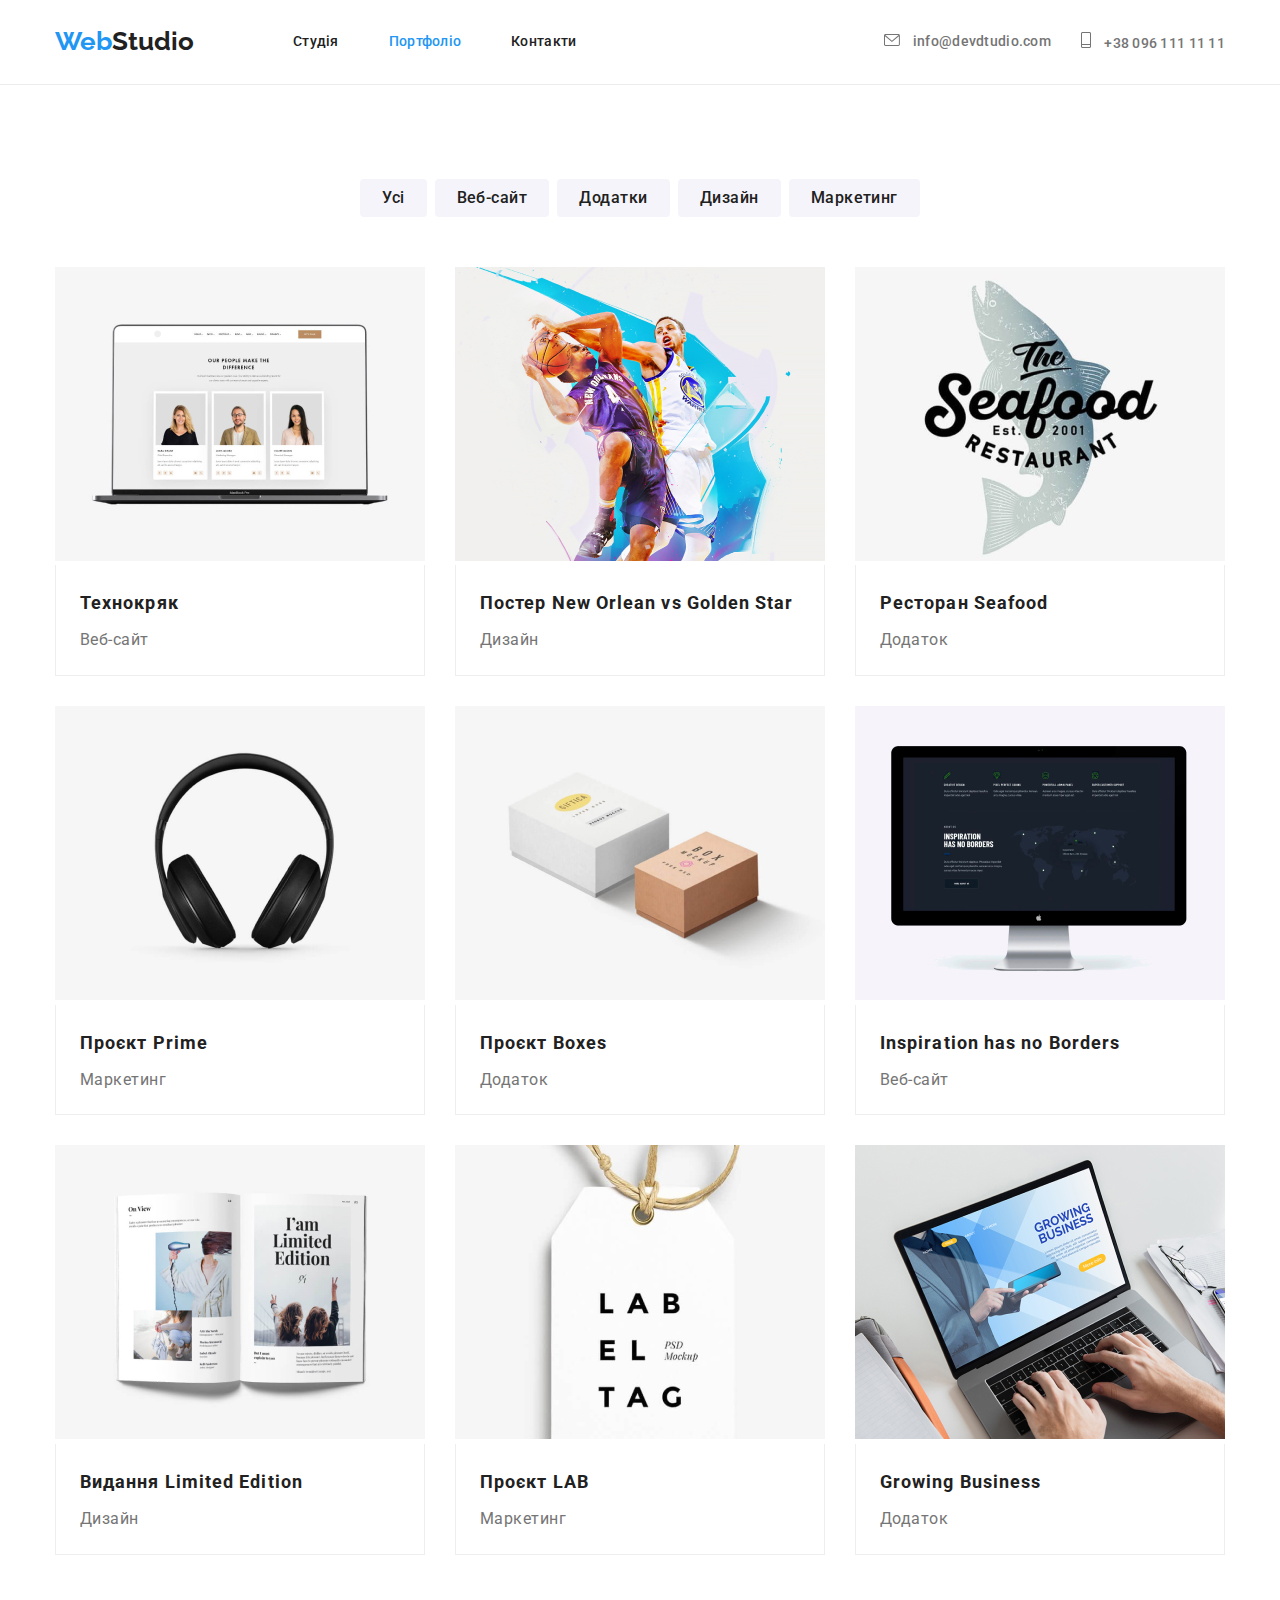
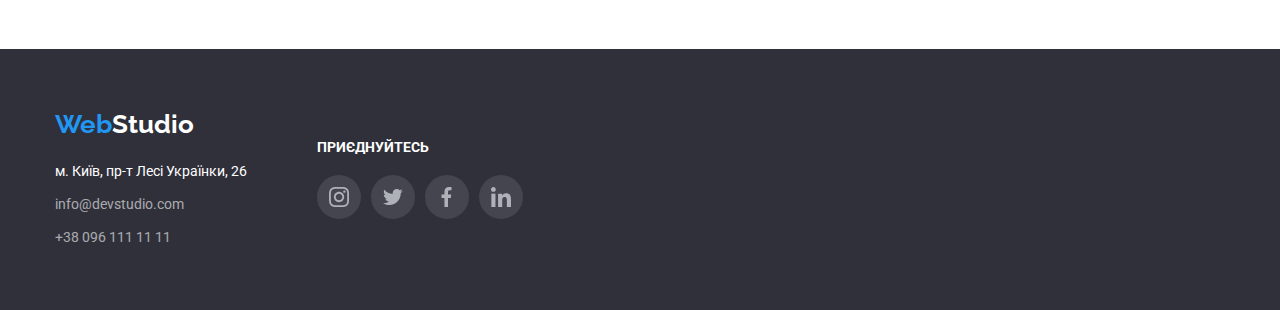
==== portfolio.html @ e9dc8ee9 "update index html file" ====
<!DOCTYPE html>
<html lang="uk">
  <head>
    <meta charset="UTF-8" />
    <meta http-equiv="X-UA-Compatible" content="IE=edge" />
    <meta name="viewport" content="width=device-width, initial-scale=1.0" />
    <link rel="preconnect" href="https://fonts.googleapis.com" />
    <link rel="preconnect" href="https://fonts.gstatic.com" crossorigin />
    <link
      href="https://fonts.googleapis.com/css2?family=Raleway:wght@700&family=Roboto:wght@400;500;700;900&display=swap"
      rel="stylesheet"/>
        <link rel="stylesheet" href="https://cdnjs.cloudflare.com/ajax/libs/modern-normalize/1.1.0/modern-normalize.min.css" />
        <link rel="stylesheet" href="style.css" />
    <title>Portfolio</title>
  </head>
  <body class="page">
    <header class="link">
      <div class="container lin">
          <nav class="lin">
            <a href="./index.html" class="logo logo-hed"><span class="logo-style">Web</span>Studio</a>
            <ul class="site-nav lin lin-link">
              <li class="studio"><a href="./index.html" class="title">Студія</a></li>
              <li class="studio"><a href="./portfolio.html" class="title current">Портфоліо</a></li>
              <li class="studio"><a href="" class="title">Контакти</a></li>
            </ul>
          </nav>
          <ul class="site-nav lin lin-rel">
            <li class="number">
              <a href="mailto:info@devdtudio.com" class="grey envelope">
                  <svg class="icon-mail" width="16" height="12">
                    <use href="./images/symbol-defs.svg#icon-envelope"></use>
                  </svg>
                info@devdtudio.com
              </a>
            </li>
            <li class="number">
              <a href="tel:+380961111111" class="grey envelope">
                <svg class="icon-mail" width="10" height="16">
                  <use href="./images/symbol-defs.svg#icon-Vector"></use>
                </svg>
                +38 096 111 11 11
              </a>
            </li>
          </ul>
      </div> 
    </header>
    <main class="section">
      <div class="container">
        <section class="portfolio">
          <h1 class="visually-hidden">Portfolio</h1>
          <ul class="button-list">
            <li class="button-item">
              <button class="button" type="button">Усі</button>
            </li>
            <li class="button-item">
              <button class="button" type="button">Веб-сайт</button>
            </li>
            <li class="button-item">
              <button class="button" type="button">Додатки</button>
            </li>
            <li class="button-item">
              <button class="button" type="button">Дизайн</button>
            </li>
            <li class="button-item"> 
              <button class="button" type="button">Маркетинг</button>
            </li>
          </ul>
          <ul class="section-ul">
            <li class="retreat">
              <a class="decoration" href=""><img src="./images.portfolio/img1.jpg" alt="Технокряк" width="370" height="294">
               <div class="project">
                <h2 class="section-title">Технокряк</h1>
                  <p class="text">Веб-сайт</p>
               </div>
              </a>
            </li>
            <li class="retreat">
              <a class="decoration" href=""><img src="./images.portfolio/img2.jpg" alt="Постер New Orlean vs Golden Star"
                  width="370" height="294">
              <div class="project">
                <h2 class="section-title">Постер New Orlean vs Golden Star</h1>
                  <p class="text">Дизайн</p>
              </div>
              </a>
            </li>
            <li class="retreat">
              <a class="decoration" href=""><img src="./images.portfolio/img3.jpg" alt="Ресторан Seafood" width="370"
                  height="294">
              <div class="project">
                <h2 class="section-title">Ресторан Seafood</h1>
                  <p class="text">Додаток</p>
              </div>
              </a>
            </li>
            <li class="retreat">
              <a class="decoration" href=""><img src="./images.portfolio/img4.jpg" alt="Проєкт Prime" width="370" height="294">
               <div class="project">
                <h2 class="section-title">Проєкт Prime</h1>
                  <p class="text">Маркетинг</p>
               </div>
              </a>
            </li>
            <li class="retreat">
              <a class="decoration" href=""><img src="./images.portfolio/img5.jpg" alt="Проєкт Boxes" width="370" height="294">
               <div class="project">
                <h2 class="section-title">Проєкт Boxes</h1>
                  <p class="text">Додаток</p>
               </div>
              </a>
            </li>
            <li class="retreat">
              <a class="decoration" href=""><img src="./images.portfolio/img6.jpg" alt="Inspiration has no Borders" width="370"
                  height="294">
                <div class="project">
                  <h2 class="section-title">Inspiration has no Borders</h1>
                    <p class="text">Веб-сайт</p>
                </div>
              </a>
            </li>
            <li class="retreat">
              <a class="decoration" href=""><img src="./images.portfolio/img7.jpg" alt="Видання Limited Edition" width="370"
                  height="294">
               <div class="project">
                <h2 class="section-title">Видання Limited Edition</h1>
                  <p class="text">Дизайн</p>
               </div>
              </a>
            </li>
            <li class="retreat">
              <a class="decoration" href=""><img src="./images.portfolio/img8.jpg" alt="Проєкт LAB" width="370" height="294">
              <div class="project">
                <h2 class="section-title">Проєкт LAB</h1>
                  <p class="text">Маркетинг</p>
              </div>
              </a>
            </li>
            <li class="retreat">
              <a class="decoration" href=""><img src="./images.portfolio/img9.jpg" alt="Growing Business" width="370"
                  height="294">
                <div class="project">
                  <h2 class="section-title">Growing Business</h1>
                    <p class="text">Додаток</p>
                </div>
              </a>
            </li>
          </ul>
      </div>
     

      </section>
    </main>
    <footer class="success">
      <div class="container conter">
        <div>
        <a href="./index.html" class="logo"><span class="logo-style">Web</span><span class="logo-item">Studio</span></a>
        <address class="foot-top">
          <ul class="site-nav">
            <li class="foot-botton"><a href="" class="item">м. Київ, пр-т Лесі Українки, 26</a></li>
            <li class="foot-botton">
              <a href="mailto:info@devdtudio.com" class="style">info@devstudio.com</a>
            </li>
            <li>
              <a href="tel:+380961111111" class="style">+38 096 111 11 11</a>
            </li>
          </ul>
        </address>
      </div>
      <div class="post social">
        <h2 class="socials">
          Приєднуйтесь
        </h2>
        <ul class="social-icons">
          <li class="social-item back">
            <a href="" class="social-link link">
              <svg class="social-icon fill-icon" width="20" height="20">
                <use href="./images/symbol-defs.svg#icon-instagram"></use>
              </svg>
            </a>
          </li>
          <li class="social-item back">
            <a href="" class="social-link link">
              <svg class="social-icon fill-icon" width="20" height="20">
                <use href="./images/symbol-defs.svg#icon-twiter"></use>
              </svg>
            </a>
          </li>
          <li class="social-item back">
            <a href="" class="social-link link">
              <svg class="social-icon fill-icon" width="20" height="20">
                <use href="./images/symbol-defs.svg#icon-facebook"></use>
              </svg>
            </a>
          </li>
          <li class="social-item back">
            <a href="" class="social-link link">
              <svg class="social-icon fill-icon" width="20" height="20">
                <use href="./images/symbol-defs.svg#icon-linkedin"></use>
              </svg>
            </a>
          </li>
        </ul>
      </div>
    </div>
    </footer>
  </body>
</html>
---- style.css ----
:root {
  --primary-text-color: #212121;
  --title-text-color: #757575;
  --accent-color: #2196f3;
  --background-color: #f5f5f5;
  --background-color-footer: #2f303a;
  --logo-color: #000000;
  --site-nav-color: #ffffff;
  --background-button-color: #f5f4fa;
  --icon-color: #AFB1B8;
}

.visually-hidden {
  position: absolute;
  white-space: nowrap;
  width: 1px;
  height: 1px;
  overflow: hidden;
  border: 0;
  padding: 0;
  clip: rect(0 0 0 0);
  clip-path: inset(50%);
  margin: -1px;
}

h1,
h2,
h3,
p,
ul {
  margin-top: 0px;
  margin-bottom: 0px;
  padding: 0;
}

.container {
  margin-left: auto;
  margin-right: auto;
  width: 1200px;
  padding-left: 15px;
  padding-right: 15px;
}


.section {
  padding-top: 94px;
  padding-bottom: 94px;
}

.page {
  color: var(--primary-text-color);
  background-color: var(--site-nav-color);
  font-family: "Roboto", sans-serif;
}

.link a {
  color: var(--primary-text-color);
  text-decoration: none;
}

.link {
  border-bottom: 1px solid #ececec;
}

.lin {
  display: flex;
  align-items: center;
}

.studio {
  margin-right: 50px;
}

.studio:nth-child(3) {
  margin-right: 0;
}

.number {
  margin-right: 30px;
}

.icon-mail {
  margin-right: 10px;
  fill: var(--title-text-color);
}

.icon-mail:hover {
  fill: var(--accent-color);
}

.envelope:hover .icon-mail {
  fill: var(--accent-color);
}

.envelope {
  display: flex;
  align-items: center;
}

.number:nth-child(2) {
  margin-right: 0;
}

.site-nav .title:hover,
.site-nav .title:focus {
  color: var(--accent-color);
}

.site-nav .title {
  font-weight: 500;
  font-size: 14px;
  line-height: 1.14;
  letter-spacing: 0.02em;
  padding-top: 32px;
  padding-bottom: 32px;
  display: block;
}

.title.current {
  color: var(--accent-color);
}



.site-nav .grey {
  color: var(--title-text-color);
  font-weight: 500;
  font-size: 14px;
  line-height: 1.14;
  letter-spacing: 0.02em;
  padding-top: 32px;
  padding-bottom: 32px;
  display: block;
 
}

.site-nav .grey:hover,
.site-nav .grey:focus {
  color: var(--accent-color);
}

.site-nav {
  list-style: none;
  padding: 0;
  margin-left: auto;
}

.logo {
  color: var(--logo-color);
  font-weight: 700;
  font-size: 26px;
  line-height: 1.19;
  font-family: "Raleway", sans-serif;
}

.logo-hed {
  width: 145px;
  height: 31px;
  margin-right: 93px;
}

.logo-style {
  color: var(--accent-color);
}

.retreat {
  margin-bottom: 30px;
  width: 370px;
  margin-right: 30px;
}

.retreat:hover {
  box-shadow: 0px 3px 1px rgba(0, 0, 0, 0.1), 0px 1px 2px rgba(0, 0, 0, 0.08), 0px 2px 2px rgba(0, 0, 0, 0.12);
}

.retreat:nth-child(3n) {
  margin-right: 0;
}

.retreat:nth-last-child(-n + 3) {
  margin-bottom: 0;
}

.button {
  background-color: var(--background-button-color);
  color: var(--primary-text-color);
  font-weight: 500;
  font-size: 16px;
  line-height: 1.62;
  text-align: center;
  letter-spacing: 0.03em;
  border-radius: 4px;
  border-style: none;
  font-family: inherit;
  cursor: pointer;
  padding: 6px 22px;
}

.button-list {
  list-style: none;
  display: flex;
  flex-direction: row;
  justify-content: center;
  margin-bottom: 50px;
}

.button-item {
  margin-right: 8px;
}

.button-item:nth-child(5) {
  margin-right: 0;
}

.button:hover,
.button:focus {
  color: var(--site-nav-color);
  background-color: var(--accent-color);
  box-shadow: 0px 3px 1px rgba(0, 0, 0, 0.1), 0px 1px 2px rgba(0, 0, 0, 0.08), 0px 2px 2px rgba(0, 0, 0, 0.12);
}

.section-ul {
  list-style: none;
  display: flex;
  flex-wrap: wrap;
}

.text {
  color: var(--title-text-color);
  font-weight: 400;
  font-size: 16px;
  line-height: 1.87;
  letter-spacing: 0.03em;
}

.section-title {
  color: var(--primary-text-color);
  font-weight: 700;
  font-size: 18px;
  line-height: 2;
  letter-spacing: 0.06em;
  margin-bottom: 4px;
}

.project {
  padding: 20px 24px;
  border-left: 1px solid #EEEEEE;
  border-bottom: 1px solid #EEEEEE;
  border-right: 1px solid #EEEEEE;
}

.success {
  background-color: var(--background-color-footer);
  padding-top: 60px;
  padding-bottom: 60px;
}

.success a {
  text-decoration: none;
}

.logo-item {
  color: var(--site-nav-color);
}

.foot-top {
  margin-top: 20px;
}

.foot-botton {
  margin-bottom: 9px;
}

.site-nav .item {
  color: var(--site-nav-color);
  font-weight: 400;
  font-size: 14px;
  line-height: 1.71;
}

.site-nav .style {
  color: rgba(255, 255, 255, 0.6);
  font-weight: 400;
  font-size: 14px;
  line-height: 1.71;
}

.site-nav .item:hover,
.site-nav .item:focus {
  color: var(--accent-color);
}

.site-nav .style:hover,
.site-nav .style:focus {
  color: var(--accent-color);
}

.site-nav {
  font-style: normal;
}

.decoration {
  text-decoration: none;
}

.conter {
  display: flex;
  align-items: center;
}

.back {
  border-radius: 50%;
  background: rgba(255, 255, 255, 0.1);
}

.social {
  display: block;
  width: 206px;
  height: 80px;
  margin-left: 70px;
}

.fill-icon {
  fill: var(--site-nav-color);
}

.social .social-icons {
  padding-left: 0;
}

.socials {
  color: var(--site-nav-color);
  font-weight: 700;
  font-size: 14px;
  line-height: 16px;
  text-transform: uppercase;
  margin-bottom: 20px;
}


.post .social-icons {
  display: flex;
  margin-top: 16px;
}

.post .social-item {
  width: 44px;
  height: 44px;
  margin-right: 10px;
  list-style: none;
}


.post .social-link {
  width: 100%;
  height: 100%;
  display: inline-block;
  display: flex;
  align-items: center;
  justify-content: center;
  border-radius: 50%;
  border-bottom: none;
}

.post .social-link:hover {
  background-color: var(--accent-color);
}

.post .social-icon {
  fill: var(--icon-color);
}

.post .social-link:hover .social-icon {
  fill: var(--site-nav-color);
}


.post .social-item:nth-child(4) {
  margin-right: 0;
}
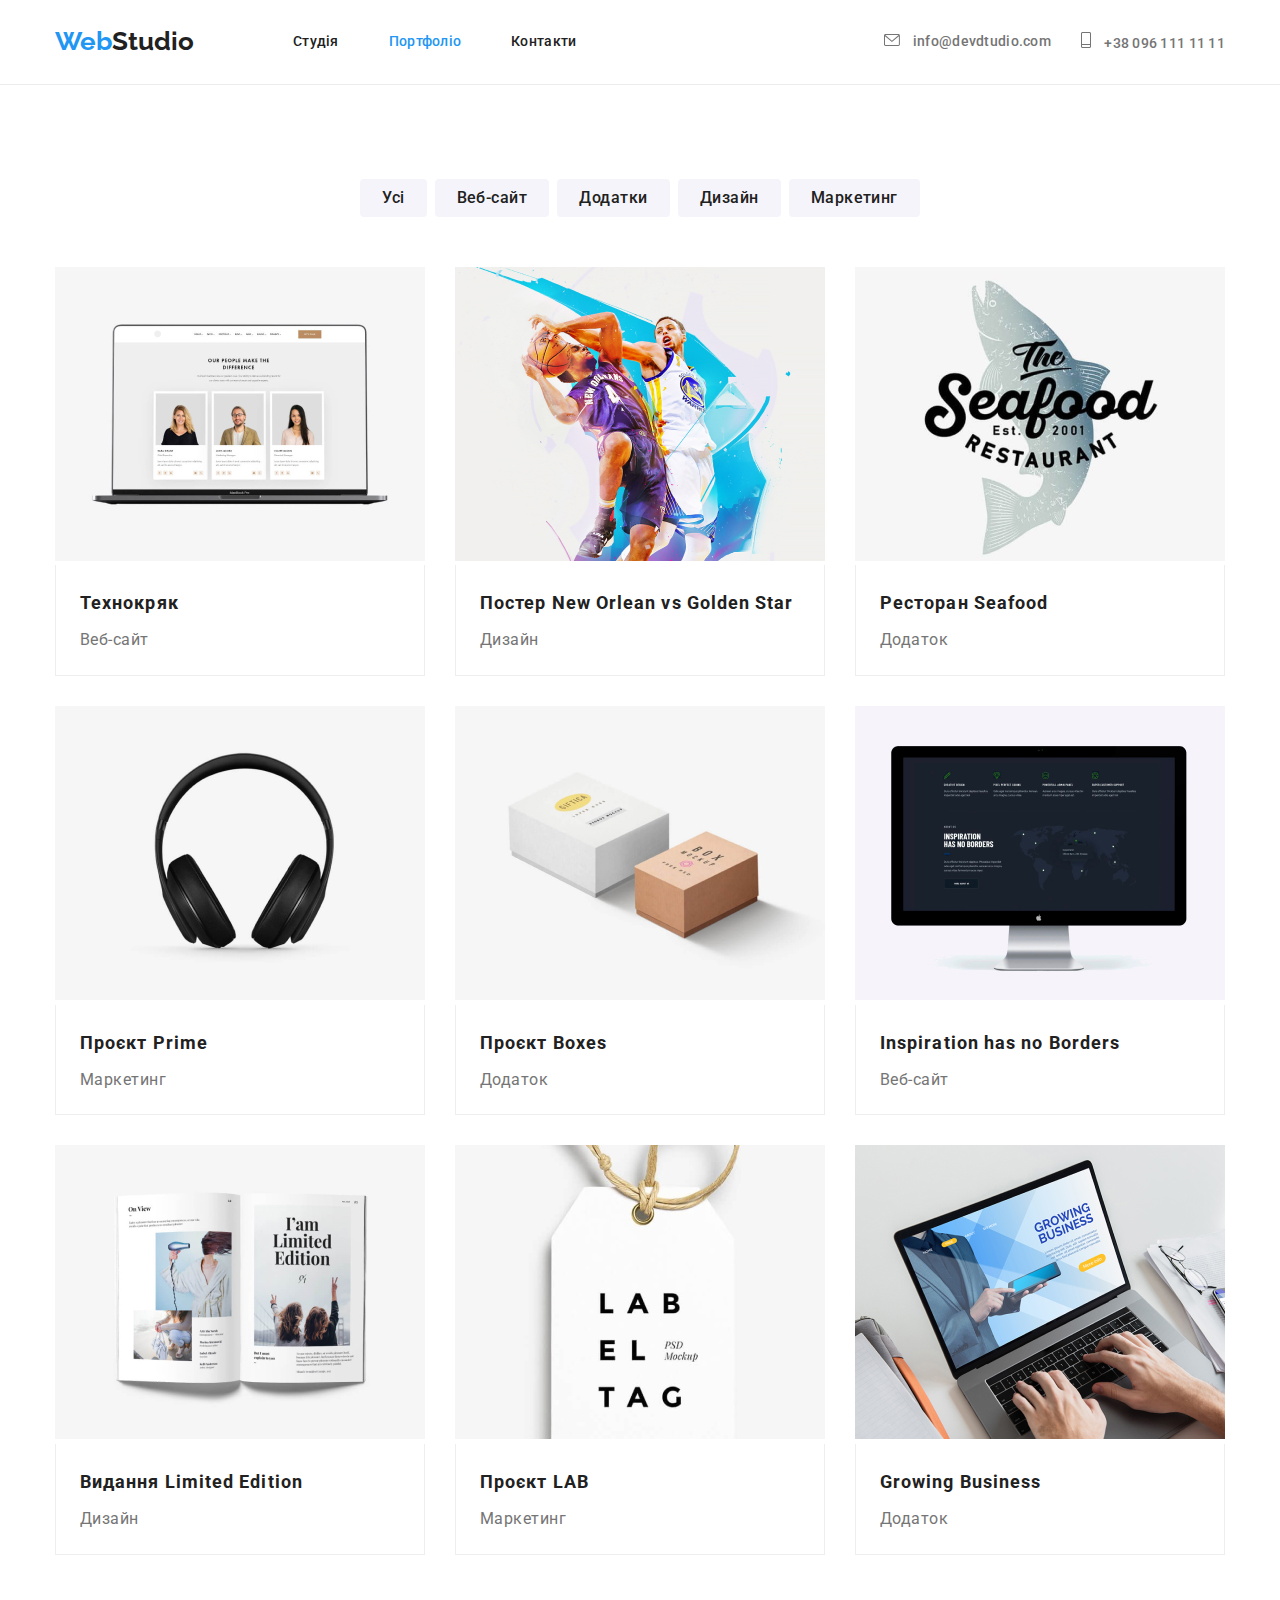
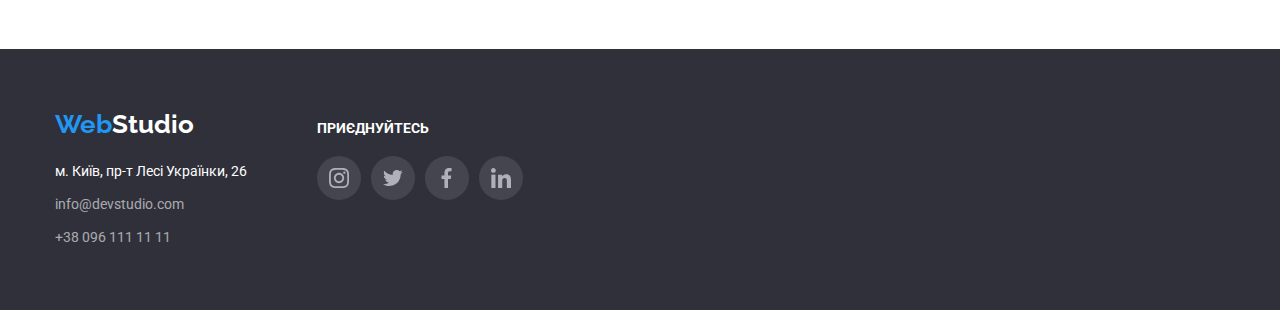
==== commit 6d594d5b: "update portfolio html file" ====
--- a/portfolio.html
+++ b/portfolio.html
@@ -67,7 +67,8 @@
           </ul>
           <ul class="section-ul">
             <li class="retreat">
-              <a class="decoration" href=""><img src="./images.portfolio/img1.jpg" alt="Технокряк" width="370" height="294">
+              <a class="decoration" href="">
+                <img src="./images.portfolio/img1.jpg" alt="Технокряк" width="370" height="294">
                <div class="project">
                 <h2 class="section-title">Технокряк</h1>
                   <p class="text">Веб-сайт</p>
@@ -84,7 +85,8 @@
               </a>
             </li>
             <li class="retreat">
-              <a class="decoration" href=""><img src="./images.portfolio/img3.jpg" alt="Ресторан Seafood" width="370"
+              <a class="decoration" href="">
+                <img src="./images.portfolio/img3.jpg" alt="Ресторан Seafood" width="370"
                   height="294">
               <div class="project">
                 <h2 class="section-title">Ресторан Seafood</h1>
@@ -93,7 +95,8 @@
               </a>
             </li>
             <li class="retreat">
-              <a class="decoration" href=""><img src="./images.portfolio/img4.jpg" alt="Проєкт Prime" width="370" height="294">
+              <a class="decoration" href="">
+                <img src="./images.portfolio/img4.jpg" alt="Проєкт Prime" width="370" height="294">
                <div class="project">
                 <h2 class="section-title">Проєкт Prime</h1>
                   <p class="text">Маркетинг</p>
@@ -101,7 +104,8 @@
               </a>
             </li>
             <li class="retreat">
-              <a class="decoration" href=""><img src="./images.portfolio/img5.jpg" alt="Проєкт Boxes" width="370" height="294">
+              <a class="decoration" href="">
+                <img src="./images.portfolio/img5.jpg" alt="Проєкт Boxes" width="370" height="294">
                <div class="project">
                 <h2 class="section-title">Проєкт Boxes</h1>
                   <p class="text">Додаток</p>
@@ -109,7 +113,8 @@
               </a>
             </li>
             <li class="retreat">
-              <a class="decoration" href=""><img src="./images.portfolio/img6.jpg" alt="Inspiration has no Borders" width="370"
+              <a class="decoration" href="">
+                <img src="./images.portfolio/img6.jpg" alt="Inspiration has no Borders" width="370"
                   height="294">
                 <div class="project">
                   <h2 class="section-title">Inspiration has no Borders</h1>
@@ -118,7 +123,8 @@
               </a>
             </li>
             <li class="retreat">
-              <a class="decoration" href=""><img src="./images.portfolio/img7.jpg" alt="Видання Limited Edition" width="370"
+              <a class="decoration" href="">
+                <img src="./images.portfolio/img7.jpg" alt="Видання Limited Edition" width="370"
                   height="294">
                <div class="project">
                 <h2 class="section-title">Видання Limited Edition</h1>
@@ -127,7 +133,8 @@
               </a>
             </li>
             <li class="retreat">
-              <a class="decoration" href=""><img src="./images.portfolio/img8.jpg" alt="Проєкт LAB" width="370" height="294">
+              <a class="decoration" href="">
+                <img src="./images.portfolio/img8.jpg" alt="Проєкт LAB" width="370" height="294">
               <div class="project">
                 <h2 class="section-title">Проєкт LAB</h1>
                   <p class="text">Маркетинг</p>
@@ -135,7 +142,8 @@
               </a>
             </li>
             <li class="retreat">
-              <a class="decoration" href=""><img src="./images.portfolio/img9.jpg" alt="Growing Business" width="370"
+              <a class="decoration" href="">
+                <img src="./images.portfolio/img9.jpg" alt="Growing Business" width="370"
                   height="294">
                 <div class="project">
                   <h2 class="section-title">Growing Business</h1>
--- a/style.css
+++ b/style.css
@@ -169,8 +169,12 @@
   margin-right: 30px;
 }
 
-.retreat:hover {
-  box-shadow: 0px 3px 1px rgba(0, 0, 0, 0.1), 0px 1px 2px rgba(0, 0, 0, 0.08), 0px 2px 2px rgba(0, 0, 0, 0.12);
+.decoration {
+  display: block;
+}
+
+.decoration:hover {
+  box-shadow: 0px 1px 1px rgba(0, 0, 0, 0.12), 0px 4px 4px rgba(0, 0, 0, 0.06), 1px 4px 6px rgba(0, 0, 0, 0.16);
 }
 
 .retreat:nth-child(3n) {
@@ -306,6 +310,7 @@
 .conter {
   display: flex;
   align-items: center;
+  align-items: baseline;
 }
 
 .back {
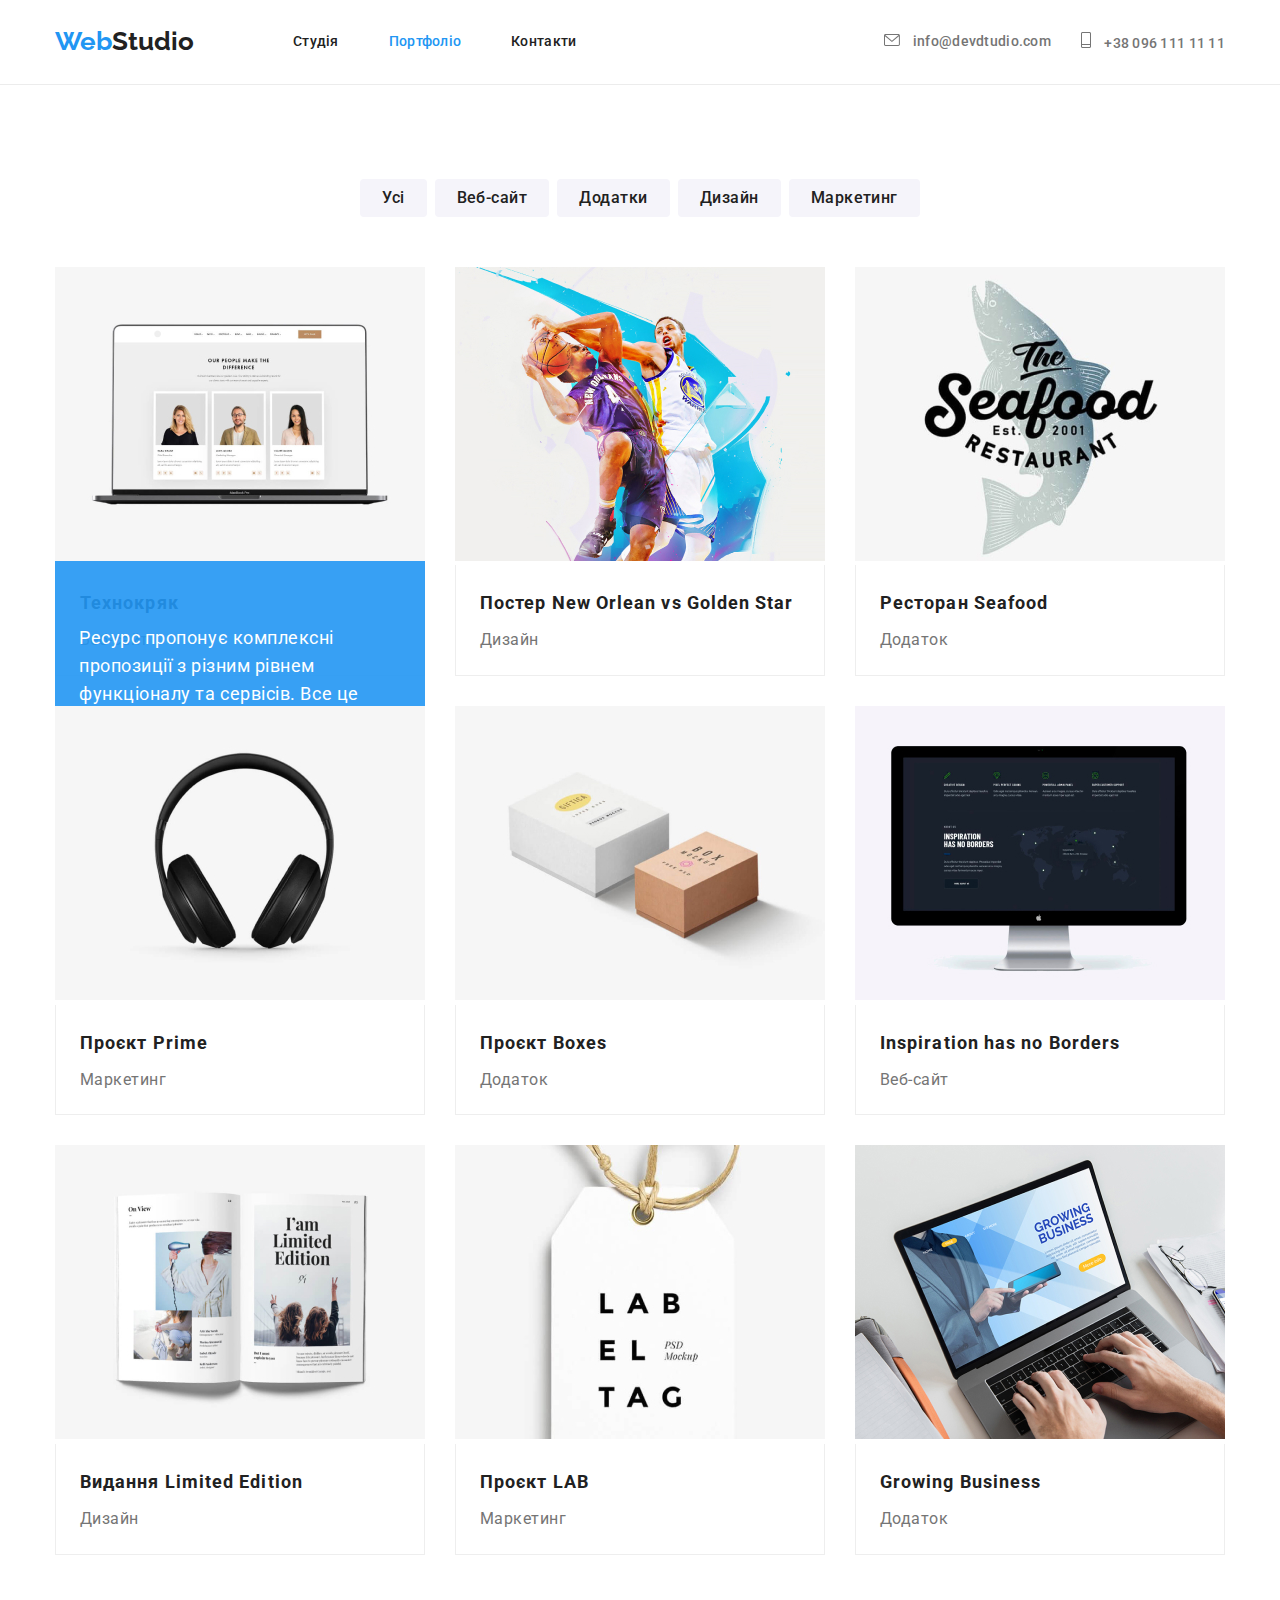
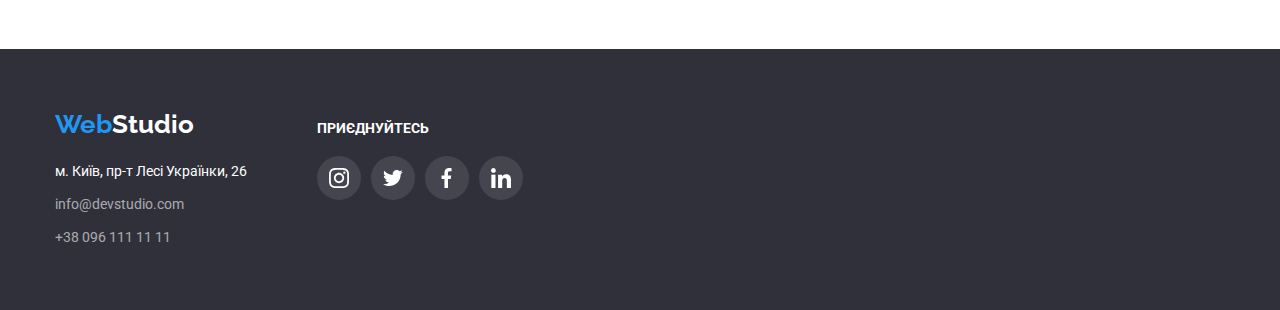
==== commit af5db776: "html file" ====
--- a/portfolio.html
+++ b/portfolio.html
@@ -67,13 +67,16 @@
           </ul>
           <ul class="section-ul">
             <li class="retreat">
-              <a class="decoration" href="">
-                <img src="./images.portfolio/img1.jpg" alt="Технокряк" width="370" height="294">
-               <div class="project">
-                <h2 class="section-title">Технокряк</h1>
-                  <p class="text">Веб-сайт</p>
-               </div>
-              </a>
+                <a class="decoration" href="">
+                  <img src="./images.portfolio/img1.jpg" alt="Технокряк" width="370" height="294">
+                  <div class="project">
+                   <h2 class="section-title">Технокряк</h1>
+                     <p class="text">Веб-сайт</p>
+                  </div>
+                  <div class="card">
+                   <p class="text-card">Ресурс пропонує комплексні пропозиції з різним рівнем функціоналу та сервісів. Все це дозволить відвідувачу отримати вичерпні відомості про компанію чи приватну особу.</p>
+                  </div>
+               </a>
             </li>
             <li class="retreat">
               <a class="decoration" href=""><img src="./images.portfolio/img2.jpg" alt="Постер New Orlean vs Golden Star"
--- a/style.css
+++ b/style.css
@@ -7,7 +7,8 @@
   --logo-color: #000000;
   --site-nav-color: #ffffff;
   --background-button-color: #f5f4fa;
-  --icon-color: #AFB1B8;
+  --icon-color: #afb1b8;
+  --background-card: rgba(33, 150, 243, 0.9);
 }
 
 .visually-hidden {
@@ -41,7 +42,6 @@
   padding-right: 15px;
 }
 
-
 .section {
   padding-top: 94px;
   padding-bottom: 94px;
@@ -69,6 +69,7 @@
 
 .studio {
   margin-right: 50px;
+  
 }
 
 .studio:nth-child(3) {
@@ -95,6 +96,7 @@
 .envelope {
   display: flex;
   align-items: center;
+  transition: color 250ms linear;
 }
 
 .number:nth-child(2) {
@@ -114,13 +116,12 @@
   padding-top: 32px;
   padding-bottom: 32px;
   display: block;
+  transition: color 250ms linear;
 }
 
 .title.current {
   color: var(--accent-color);
 }
-
-
 
 .site-nav .grey {
   color: var(--title-text-color);
@@ -131,7 +132,6 @@
   padding-top: 32px;
   padding-bottom: 32px;
   display: block;
- 
 }
 
 .site-nav .grey:hover,
@@ -163,27 +163,6 @@
   color: var(--accent-color);
 }
 
-.retreat {
-  margin-bottom: 30px;
-  width: 370px;
-  margin-right: 30px;
-}
-
-.decoration {
-  display: block;
-}
-
-.decoration:hover {
-  box-shadow: 0px 1px 1px rgba(0, 0, 0, 0.12), 0px 4px 4px rgba(0, 0, 0, 0.06), 1px 4px 6px rgba(0, 0, 0, 0.16);
-}
-
-.retreat:nth-child(3n) {
-  margin-right: 0;
-}
-
-.retreat:nth-last-child(-n + 3) {
-  margin-bottom: 0;
-}
 
 .button {
   background-color: var(--background-button-color);
@@ -198,6 +177,7 @@
   font-family: inherit;
   cursor: pointer;
   padding: 6px 22px;
+  transition: color 250ms linear;
 }
 
 .button-list {
@@ -220,13 +200,61 @@
 .button:focus {
   color: var(--site-nav-color);
   background-color: var(--accent-color);
-  box-shadow: 0px 3px 1px rgba(0, 0, 0, 0.1), 0px 1px 2px rgba(0, 0, 0, 0.08), 0px 2px 2px rgba(0, 0, 0, 0.12);
+  box-shadow: 0px 3px 1px rgba(0, 0, 0, 0.1), 0px 1px 2px rgba(0, 0, 0, 0.08),
+    0px 2px 2px rgba(0, 0, 0, 0.12);
 }
 
 .section-ul {
   list-style: none;
   display: flex;
   flex-wrap: wrap;
+}
+
+.retreat {
+  margin-bottom: 30px;
+  width: 370px;
+  margin-right: 30px;
+}
+
+
+.decoration {
+  display: block;
+  position: relative;
+}
+
+
+.decoration:hover {
+  box-shadow: 0px 1px 1px rgba(0, 0, 0, 0.12), 0px 4px 4px rgba(0, 0, 0, 0.06),
+    1px 4px 6px rgba(0, 0, 0, 0.16);
+}
+
+.retreat:nth-child(3n) {
+  margin-right: 0;
+}
+
+.retreat:nth-last-child(-n + 3) {
+  margin-bottom: 0;
+}
+
+.card {
+  position: absolute;
+  width: 370px;
+  height: 294px;
+  background: var(--background-card);
+  top: 0;
+  font-style: normal;
+  font-weight: 400;
+  font-size: 18px;
+  line-height: 28px;
+  letter-spacing: 0.03em;
+  color: var(--site-nav-color);
+  padding: 63px 24px;
+  transform: translateY(100%);
+  transition: transform 250ms linear;
+}
+
+.decoration:hover .card {
+  transform: translateY(0);
 }
 
 .text {
@@ -248,9 +276,9 @@
 
 .project {
   padding: 20px 24px;
-  border-left: 1px solid #EEEEEE;
-  border-bottom: 1px solid #EEEEEE;
-  border-right: 1px solid #EEEEEE;
+  border-left: 1px solid #eeeeee;
+  border-bottom: 1px solid #eeeeee;
+  border-right: 1px solid #eeeeee;
 }
 
 .success {
@@ -311,22 +339,6 @@
   display: flex;
   align-items: center;
   align-items: baseline;
-}
-
-.back {
-  border-radius: 50%;
-  background: rgba(255, 255, 255, 0.1);
-}
-
-.social {
-  display: block;
-  width: 206px;
-  height: 80px;
-  margin-left: 70px;
-}
-
-.fill-icon {
-  fill: var(--site-nav-color);
 }
 
 .social .social-icons {
@@ -342,7 +354,6 @@
   margin-bottom: 20px;
 }
 
-
 .post .social-icons {
   display: flex;
   margin-top: 16px;
@@ -355,7 +366,6 @@
   list-style: none;
 }
 
-
 .post .social-link {
   width: 100%;
   height: 100%;
@@ -379,7 +389,22 @@
   fill: var(--site-nav-color);
 }
 
-
 .post .social-item:nth-child(4) {
   margin-right: 0;
 }
+
+.back {
+  border-radius: 50%;
+  background: rgba(255, 255, 255, 0.1);
+}
+
+.social {
+  display: block;
+  width: 206px;
+  height: 80px;
+  margin-left: 70px;
+}
+
+.back .fill-icon {
+  fill: var(--site-nav-color);
+}
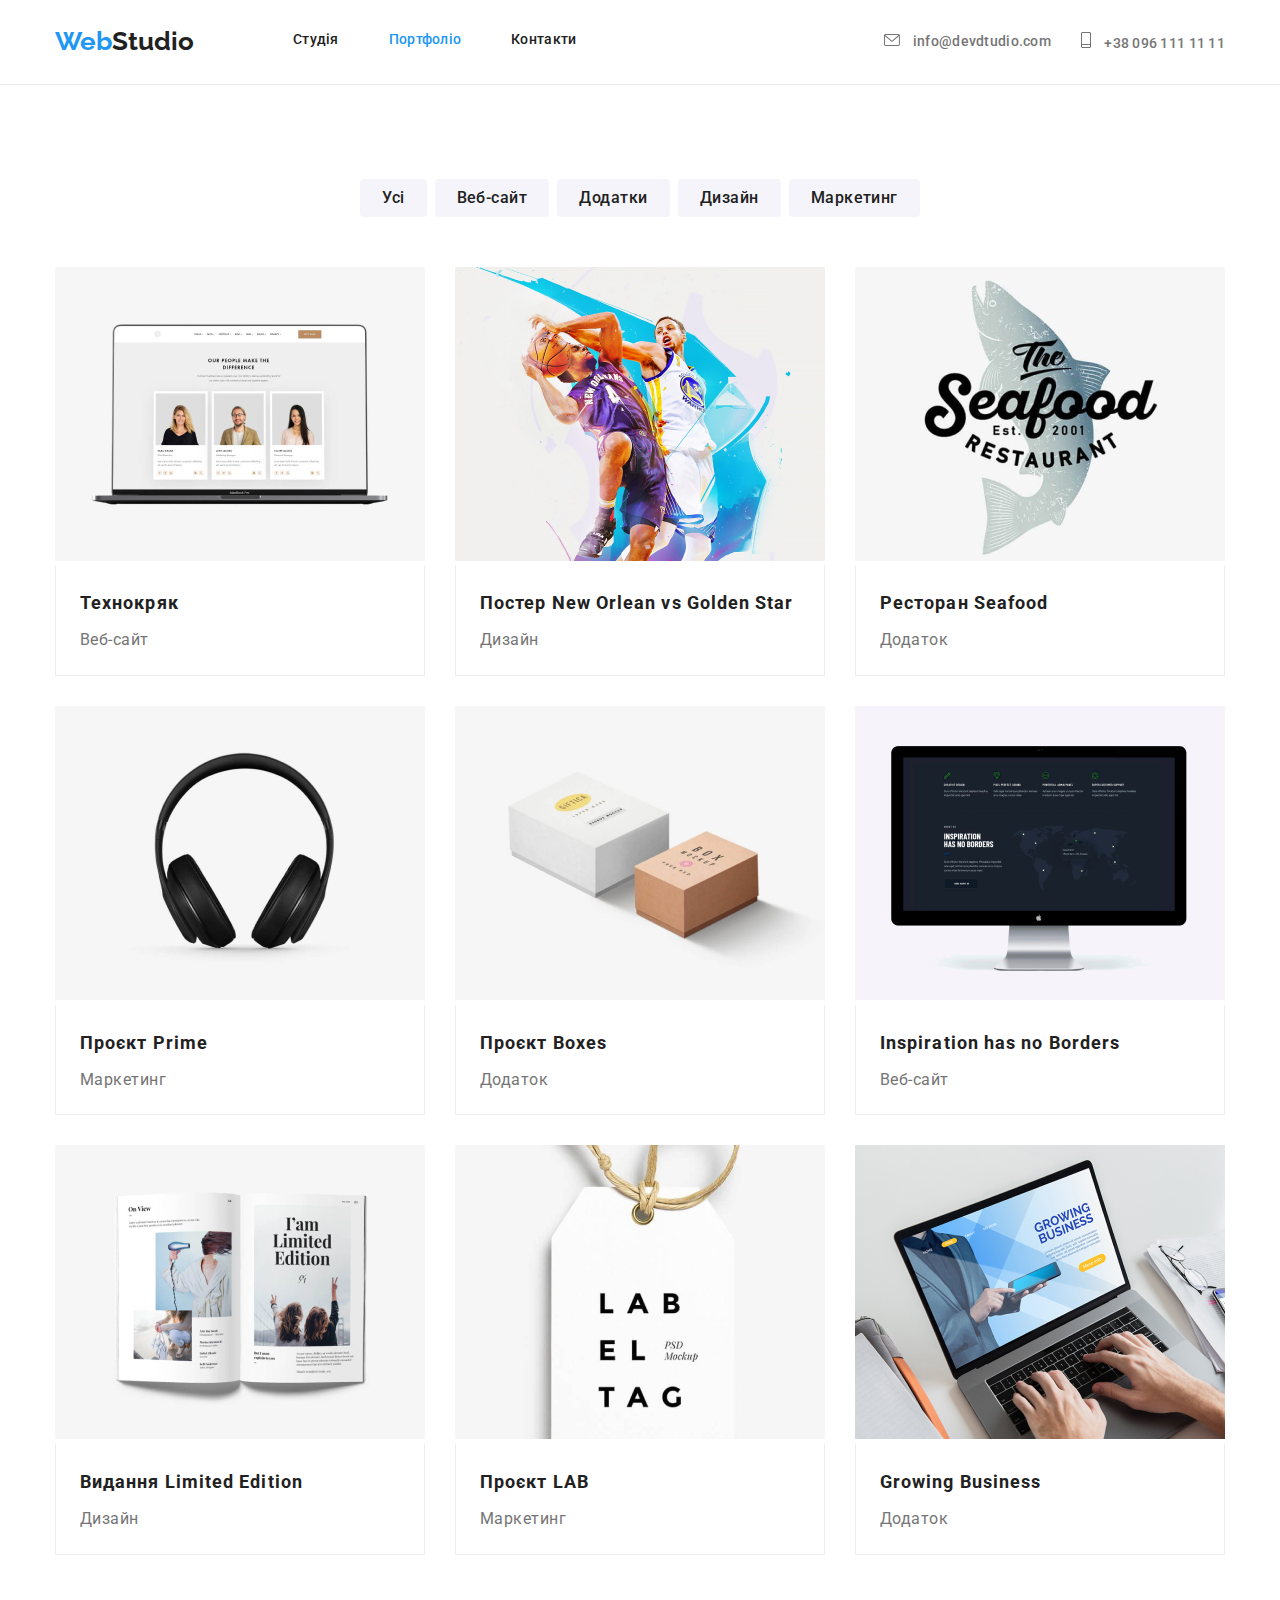
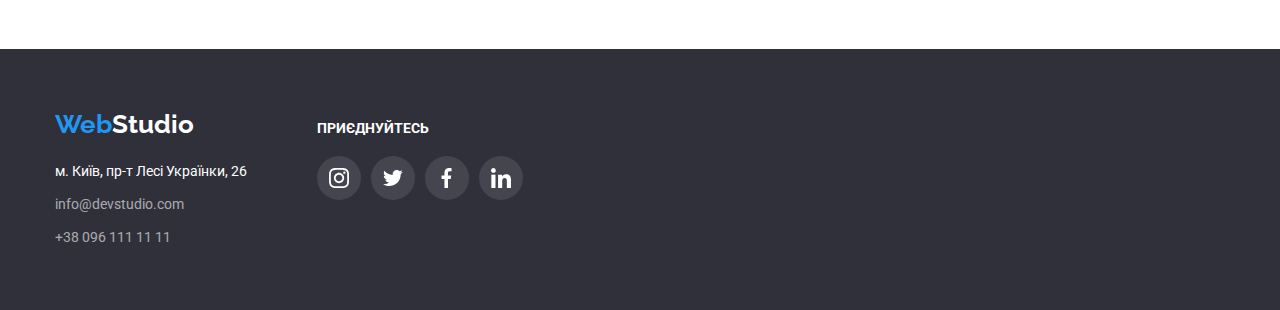
==== commit b4a97f65: "index file html" ====
--- a/portfolio.html
+++ b/portfolio.html
@@ -68,19 +68,23 @@
           <ul class="section-ul">
             <li class="retreat">
                 <a class="decoration" href="">
+                  <div class="card">
                   <img src="./images.portfolio/img1.jpg" alt="Технокряк" width="370" height="294">
+                  <p class="text-card">Ресурс пропонує комплексні пропозиції з різним рівнем функціоналу та сервісів. Все це дозволить відвідувачу отримати вичерпні відомості про компанію чи приватну особу.</p>
+                </div>
                   <div class="project">
                    <h2 class="section-title">Технокряк</h1>
                      <p class="text">Веб-сайт</p>
                   </div>
-                  <div class="card">
-                   <p class="text-card">Ресурс пропонує комплексні пропозиції з різним рівнем функціоналу та сервісів. Все це дозволить відвідувачу отримати вичерпні відомості про компанію чи приватну особу.</p>
-                  </div>
                </a>
             </li>
             <li class="retreat">
-              <a class="decoration" href=""><img src="./images.portfolio/img2.jpg" alt="Постер New Orlean vs Golden Star"
+              <a class="decoration" href="">
+                <div class="card">
+                <img src="./images.portfolio/img2.jpg" alt="Постер New Orlean vs Golden Star"
                   width="370" height="294">
+                  <p class="text-card">Ресурс пропонує комплексні пропозиції з різним рівнем функціоналу та сервісів. Все це дозволить відвідувачу отримати вичерпні відомості про компанію чи приватну особу.</p>
+                </div>
               <div class="project">
                 <h2 class="section-title">Постер New Orlean vs Golden Star</h1>
                   <p class="text">Дизайн</p>
@@ -89,8 +93,11 @@
             </li>
             <li class="retreat">
               <a class="decoration" href="">
+                <div class="card">
                 <img src="./images.portfolio/img3.jpg" alt="Ресторан Seafood" width="370"
                   height="294">
+                  <p class="text-card">Ресурс пропонує комплексні пропозиції з різним рівнем функціоналу та сервісів. Все це дозволить відвідувачу отримати вичерпні відомості про компанію чи приватну особу.</p>
+                </div>
               <div class="project">
                 <h2 class="section-title">Ресторан Seafood</h1>
                   <p class="text">Додаток</p>
@@ -99,7 +106,10 @@
             </li>
             <li class="retreat">
               <a class="decoration" href="">
+                <div class="card">
                 <img src="./images.portfolio/img4.jpg" alt="Проєкт Prime" width="370" height="294">
+                <p class="text-card">Ресурс пропонує комплексні пропозиції з різним рівнем функціоналу та сервісів. Все це дозволить відвідувачу отримати вичерпні відомості про компанію чи приватну особу.</p>
+              </div>
                <div class="project">
                 <h2 class="section-title">Проєкт Prime</h1>
                   <p class="text">Маркетинг</p>
@@ -108,7 +118,10 @@
             </li>
             <li class="retreat">
               <a class="decoration" href="">
+                <div class="card">
                 <img src="./images.portfolio/img5.jpg" alt="Проєкт Boxes" width="370" height="294">
+                <p class="text-card">Ресурс пропонує комплексні пропозиції з різним рівнем функціоналу та сервісів. Все це дозволить відвідувачу отримати вичерпні відомості про компанію чи приватну особу.</p>
+              </div>
                <div class="project">
                 <h2 class="section-title">Проєкт Boxes</h1>
                   <p class="text">Додаток</p>
@@ -117,8 +130,11 @@
             </li>
             <li class="retreat">
               <a class="decoration" href="">
+                <div class="card">
                 <img src="./images.portfolio/img6.jpg" alt="Inspiration has no Borders" width="370"
                   height="294">
+                  <p class="text-card">Ресурс пропонує комплексні пропозиції з різним рівнем функціоналу та сервісів. Все це дозволить відвідувачу отримати вичерпні відомості про компанію чи приватну особу.</p>
+                </div>
                 <div class="project">
                   <h2 class="section-title">Inspiration has no Borders</h1>
                     <p class="text">Веб-сайт</p>
@@ -127,8 +143,11 @@
             </li>
             <li class="retreat">
               <a class="decoration" href="">
+                <div class="card">
                 <img src="./images.portfolio/img7.jpg" alt="Видання Limited Edition" width="370"
                   height="294">
+                  <p class="text-card">Ресурс пропонує комплексні пропозиції з різним рівнем функціоналу та сервісів. Все це дозволить відвідувачу отримати вичерпні відомості про компанію чи приватну особу.</p>
+                </div>
                <div class="project">
                 <h2 class="section-title">Видання Limited Edition</h1>
                   <p class="text">Дизайн</p>
@@ -137,7 +156,10 @@
             </li>
             <li class="retreat">
               <a class="decoration" href="">
+                <div class="card">
                 <img src="./images.portfolio/img8.jpg" alt="Проєкт LAB" width="370" height="294">
+                <p class="text-card">Ресурс пропонує комплексні пропозиції з різним рівнем функціоналу та сервісів. Все це дозволить відвідувачу отримати вичерпні відомості про компанію чи приватну особу.</p>
+              </div>
               <div class="project">
                 <h2 class="section-title">Проєкт LAB</h1>
                   <p class="text">Маркетинг</p>
@@ -146,8 +168,11 @@
             </li>
             <li class="retreat">
               <a class="decoration" href="">
+                <div class="card">
                 <img src="./images.portfolio/img9.jpg" alt="Growing Business" width="370"
                   height="294">
+                  <p class="text-card">Ресурс пропонує комплексні пропозиції з різним рівнем функціоналу та сервісів. Все це дозволить відвідувачу отримати вичерпні відомості про компанію чи приватну особу.</p>
+                </div>
                 <div class="project">
                   <h2 class="section-title">Growing Business</h1>
                     <p class="text">Додаток</p>
--- a/style.css
+++ b/style.css
@@ -69,8 +69,25 @@
 
 .studio {
   margin-right: 50px;
-  
-}
+}
+
+.studio::after {
+  content: '';
+  opacity: 0;
+  display: block;
+  bottom: 0;
+  cursor: pointer;
+  width: 100%;
+  height: 4px;
+  background-color: var(--accent-color);
+  background-size: auto;
+  border-radius: 2px;
+} 
+
+.studio:hover::after,
+.studio:focus::after {
+  opacity: 1;
+} 
 
 .studio:nth-child(3) {
   margin-right: 0;
@@ -237,24 +254,33 @@
 }
 
 .card {
+  position: relative;
+  overflow: hidden;
+}
+
+.text-card {
   position: absolute;
-  width: 370px;
-  height: 294px;
-  background: var(--background-card);
   top: 0;
-  font-style: normal;
-  font-weight: 400;
+  left: 0;
+  padding-top: 63px;
+  padding-right: 24px;
+  padding-bottom: 63px;
+  padding-left: 24px;
+  width: 100%;
+  height: 100%;
+  background: rgba(33, 150, 243, 0.9);
   font-size: 18px;
-  line-height: 28px;
-  letter-spacing: 0.03em;
+  line-height: 1.56;
   color: var(--site-nav-color);
-  padding: 63px 24px;
   transform: translateY(100%);
-  transition: transform 250ms linear;
-}
-
-.decoration:hover .card {
-  transform: translateY(0);
+  opacity: 0;
+  transition: transform 250ms cubic-bezier(0.4, 0, 0.2, 1),
+    opacity 250ms cubic-bezier(0.4, 0, 0.2, 1);
+}
+
+.decoration:hover .text-card {
+  transform: translateY(0%);
+  opacity: 1;
 }
 
 .text {
@@ -320,11 +346,13 @@
 .site-nav .item:hover,
 .site-nav .item:focus {
   color: var(--accent-color);
+  transition: color 250ms linear;
 }
 
 .site-nav .style:hover,
 .site-nav .style:focus {
   color: var(--accent-color);
+  transition: color 250ms linear;
 }
 
 .site-nav {
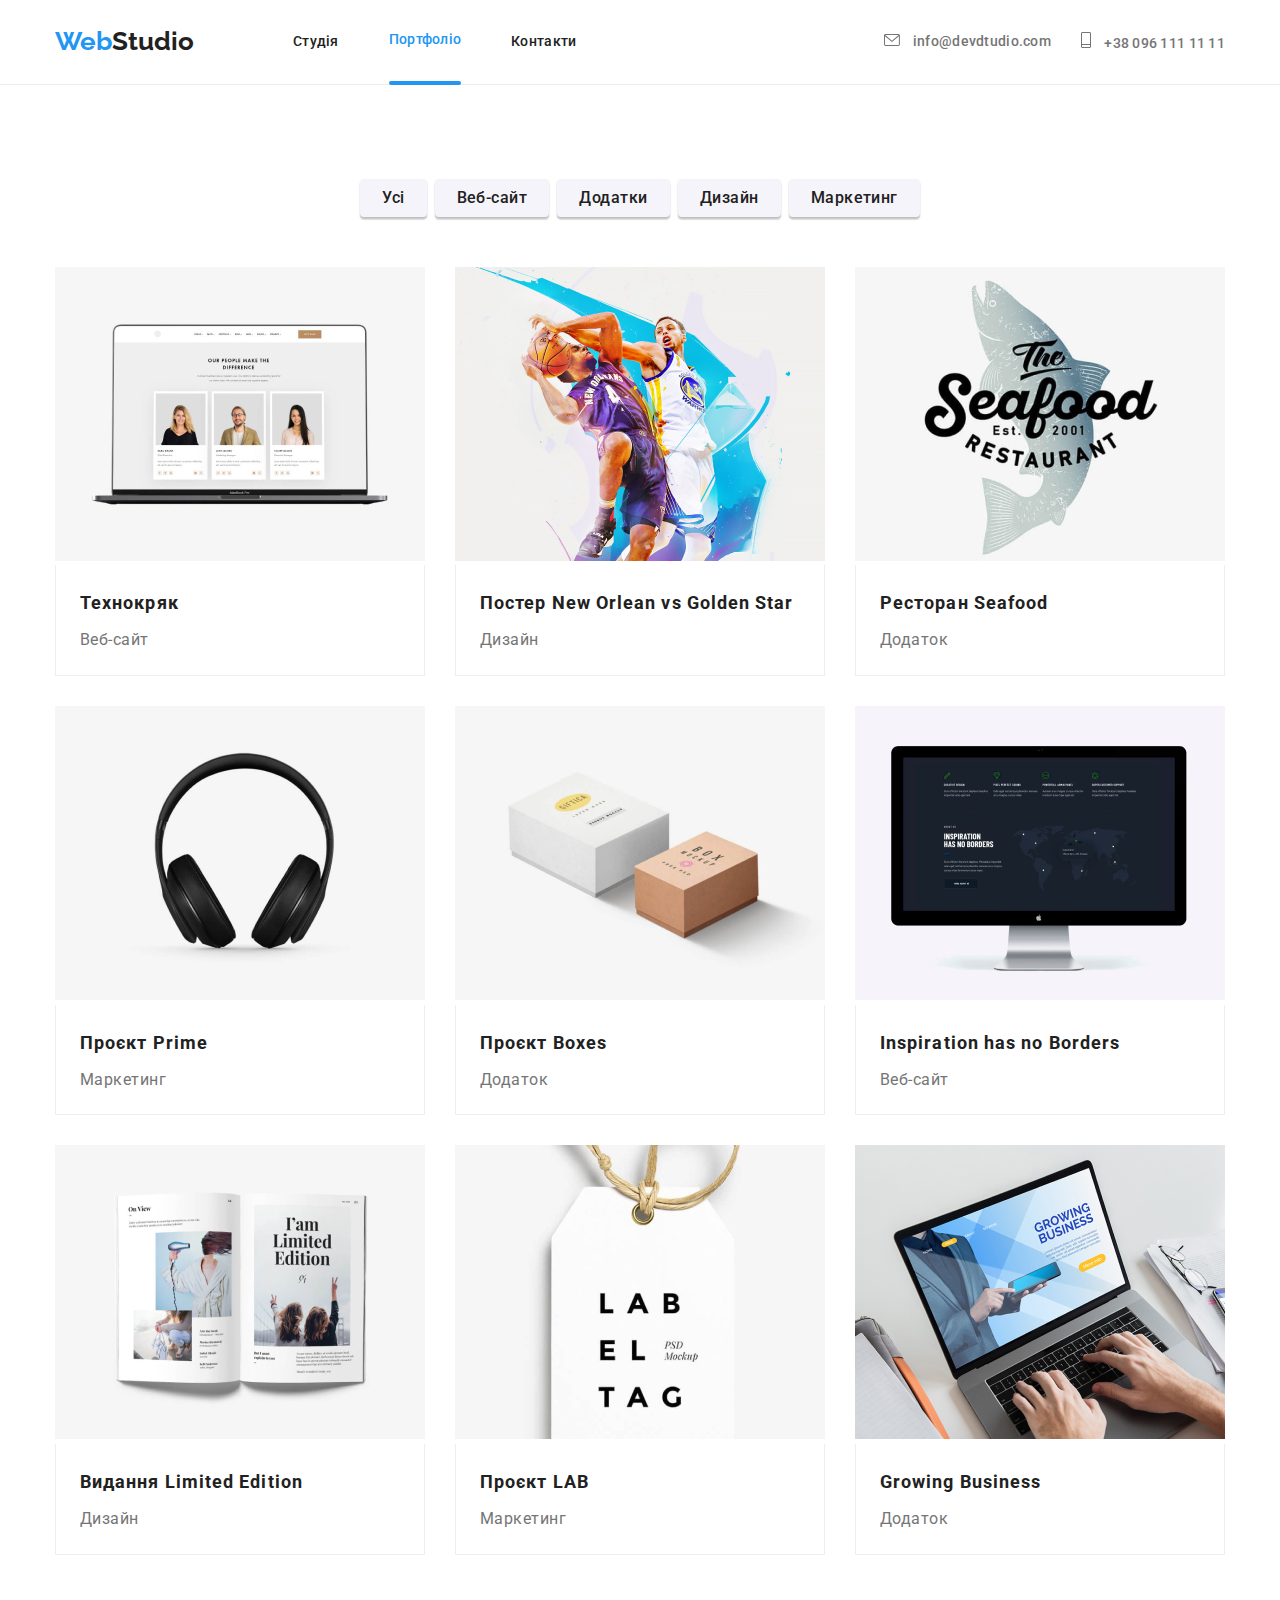
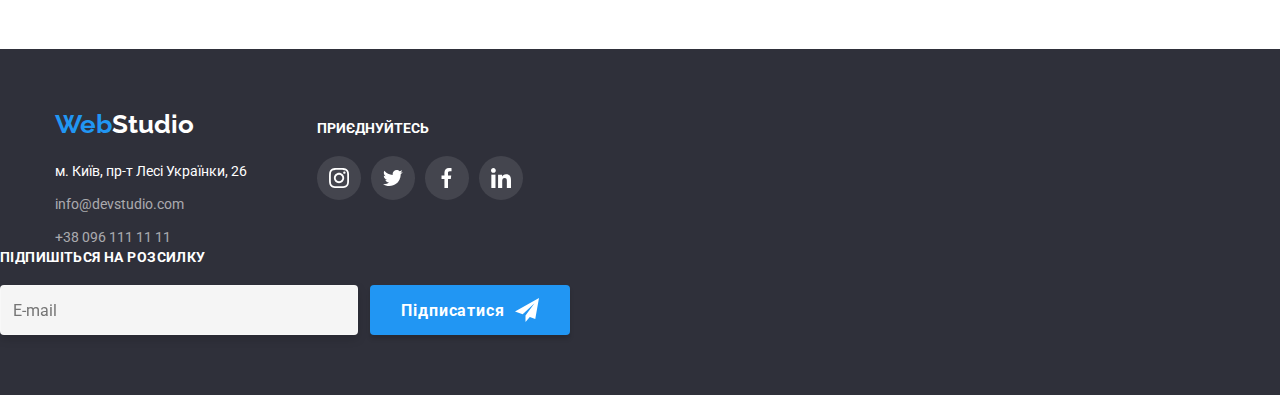
==== commit ada4b830: "scss index html" ====
--- a/portfolio.html
+++ b/portfolio.html
@@ -181,8 +181,6 @@
             </li>
           </ul>
       </div>
-     
-
       </section>
     </main>
     <footer class="success">
@@ -237,6 +235,18 @@
         </ul>
       </div>
     </div>
+    <div class="subscription">
+      <h2 class="sing">Підпишіться на розсилку</h2>
+      <form class="forms">
+        <input class="mail" type="email" name="mail" id="mail" placeholder="E-mail">
+          <button type="submit" class="button-mail">
+            Підписатися
+            <svg class="icon-send" width="24" height="24">
+                 <use href="./images/telegram.svg#icon-icon-send"></use>
+            </svg>
+         </button>
+      </form>
+    </div>
     </footer>
   </body>
 </html>
--- a/style.css
+++ b/style.css
@@ -71,24 +71,6 @@
   margin-right: 50px;
 }
 
-.studio::after {
-  content: '';
-  opacity: 0;
-  display: block;
-  bottom: 0;
-  cursor: pointer;
-  width: 100%;
-  height: 4px;
-  background-color: var(--accent-color);
-  background-size: auto;
-  border-radius: 2px;
-} 
-
-.studio:hover::after,
-.studio:focus::after {
-  opacity: 1;
-} 
-
 .studio:nth-child(3) {
   margin-right: 0;
 }
@@ -113,7 +95,7 @@
 .envelope {
   display: flex;
   align-items: center;
-  transition: color 250ms linear;
+  transition: color 250ms cubic-bezier(0.4, 0, 0.2, 1);
 }
 
 .number:nth-child(2) {
@@ -133,11 +115,25 @@
   padding-top: 32px;
   padding-bottom: 32px;
   display: block;
-  transition: color 250ms linear;
+  transition: color 250ms cubic-bezier(0.4, 0, 0.2, 1);
 }
 
 .title.current {
   color: var(--accent-color);
+}
+
+.title.current::after {
+  display: flex;
+  justify-content: center;
+  align-items: center;
+  content: " ";
+  position: relative;
+  top: 33px;
+  bottom: 0;
+  width: 100%;
+  height: 4px;
+  background-color: var(--accent-color);
+  border-radius: 2px;
 }
 
 .site-nav .grey {
@@ -180,10 +176,7 @@
   color: var(--accent-color);
 }
 
-
 .button {
-  background-color: var(--background-button-color);
-  color: var(--primary-text-color);
   font-weight: 500;
   font-size: 16px;
   line-height: 1.62;
@@ -194,7 +187,14 @@
   font-family: inherit;
   cursor: pointer;
   padding: 6px 22px;
-  transition: color 250ms linear;
+  background-color: var(--background-button-color);
+  color: var(--primary-text-color);
+  box-shadow: 0px 3px 1px rgba(0, 0, 0, 0.1), 0px 1px 2px rgba(0, 0, 0, 0.08),
+    0px 2px 2px rgba(0, 0, 0, 0.12);
+  border-radius: 4px;
+  transition: color 250ms cubic-bezier(0.4, 0, 0.2, 1),
+    background-color 250ms cubic-bezier(0.4, 0, 0.2, 1),
+    box-shadow 250ms cubic-bezier(0.4, 0, 0.2, 1);
 }
 
 .button-list {
@@ -233,12 +233,10 @@
   margin-right: 30px;
 }
 
-
 .decoration {
   display: block;
   position: relative;
 }
-
 
 .decoration:hover {
   box-shadow: 0px 1px 1px rgba(0, 0, 0, 0.12), 0px 4px 4px rgba(0, 0, 0, 0.06),
@@ -262,18 +260,14 @@
   position: absolute;
   top: 0;
   left: 0;
-  padding-top: 63px;
-  padding-right: 24px;
-  padding-bottom: 63px;
-  padding-left: 24px;
+  padding: 63px 24px 63px 24px;
   width: 100%;
   height: 100%;
   background: rgba(33, 150, 243, 0.9);
   font-size: 18px;
   line-height: 1.56;
   color: var(--site-nav-color);
-  transform: translateY(100%);
-  opacity: 0;
+  transform: translateY(101%);
   transition: transform 250ms cubic-bezier(0.4, 0, 0.2, 1),
     opacity 250ms cubic-bezier(0.4, 0, 0.2, 1);
 }
@@ -346,13 +340,13 @@
 .site-nav .item:hover,
 .site-nav .item:focus {
   color: var(--accent-color);
-  transition: color 250ms linear;
+  transition: color 250ms cubic-bezier(0.4, 0, 0.2, 1);
 }
 
 .site-nav .style:hover,
 .site-nav .style:focus {
   color: var(--accent-color);
-  transition: color 250ms linear;
+  transition: color 250ms cubic-bezier(0.4, 0, 0.2, 1);
 }
 
 .site-nav {
@@ -403,6 +397,8 @@
   justify-content: center;
   border-radius: 50%;
   border-bottom: none;
+  transition: color 250ms cubic-bezier(0.4, 0, 0.2, 1),
+  background-color 250ms cubic-bezier(0.4, 0, 0.2, 1);
 }
 
 .post .social-link:hover {
@@ -436,3 +432,56 @@
 .back .fill-icon {
   fill: var(--site-nav-color);
 }
+
+.subscription {
+  margin-left: auto;
+}
+
+.forms {
+  display: flex;
+}
+
+.sing {
+  font-weight: 700;
+  font-size: 14px;
+  line-height: 1.14;
+  letter-spacing: 0.03em;
+  text-transform: uppercase;
+  color: var(--site-nav-color);
+  margin-bottom: 20px;
+}
+
+.mail {
+  width: 358px;
+  height: 50px;
+  padding-left: 12px;
+  border: 1px solid rgba(255, 255, 255, 0.3);
+  filter: drop-shadow(0px 4px 4px rgba(0, 0, 0, 0.15));
+  border-radius: 4px;
+  background-color: var(--background-color);
+  color: var(--site-nav-color);
+}
+
+.button-mail {
+  display: flex;
+  width: 200px;
+  height: 50px;
+  justify-content: center;
+  align-items: center;
+  letter-spacing: 0.06em;
+  font-weight: 700;
+  font-size: 16px;
+  line-height: 1.87;
+  padding: 10px 28px;
+  cursor: pointer;
+  background: var(--accent-color);
+  color: var(--site-nav-color);
+  box-shadow: 0px 4px 4px rgba(0, 0, 0, 0.15);
+  border-radius: 4px;
+  margin-left: 12px;
+  border: none;
+}
+
+.icon-send {
+margin-left: 10px;
+}
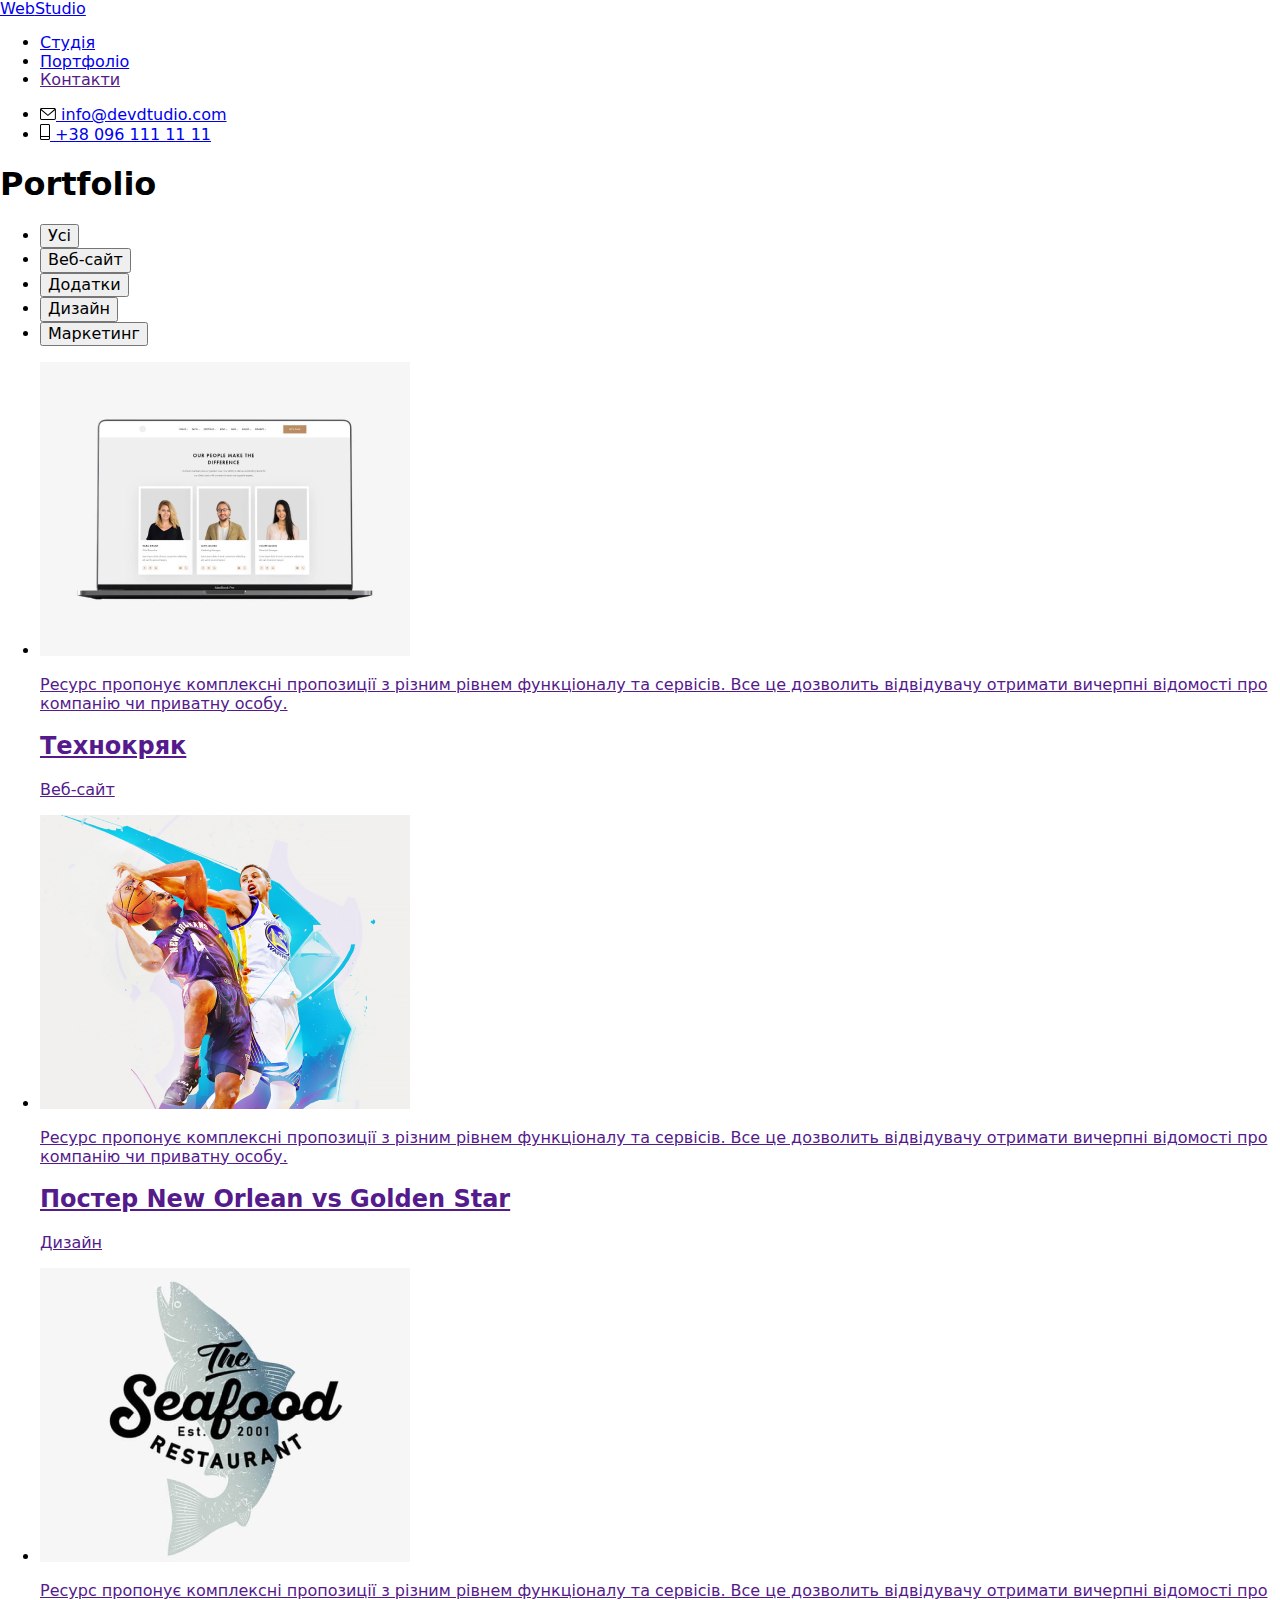
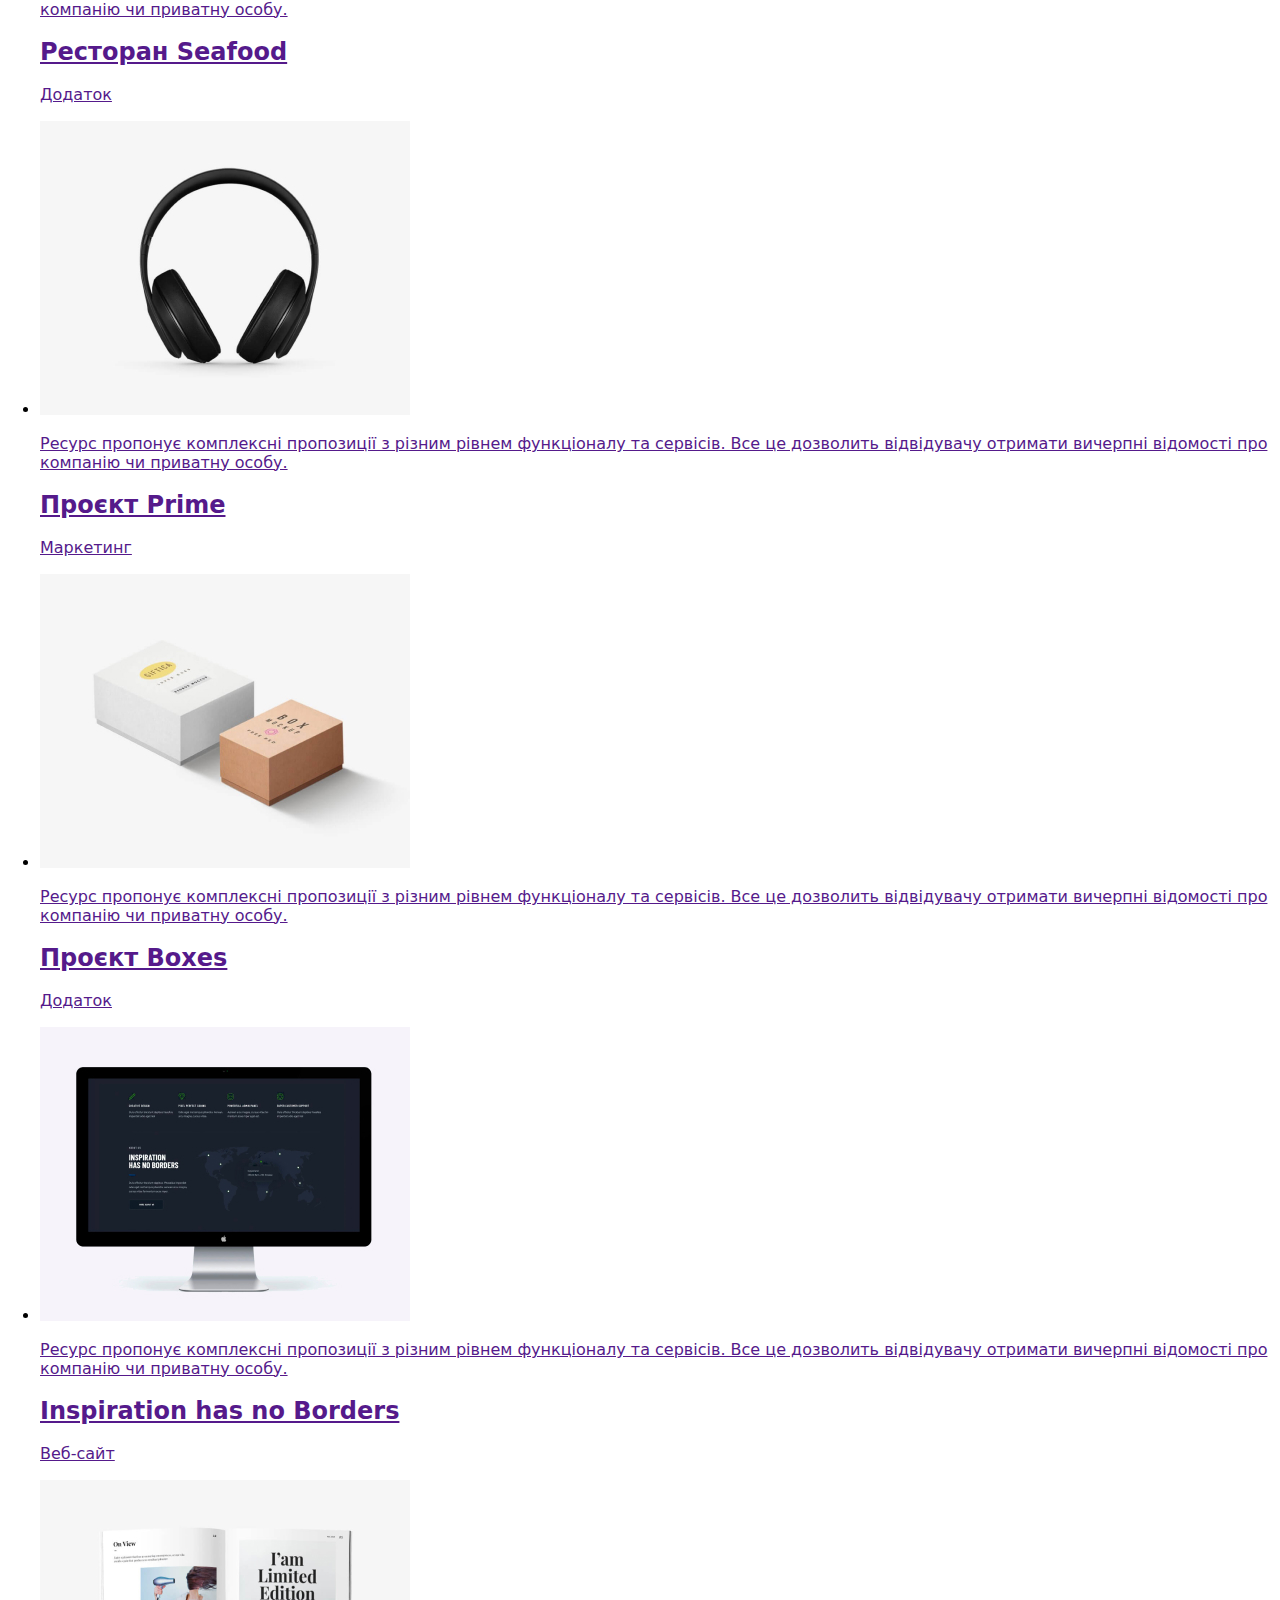
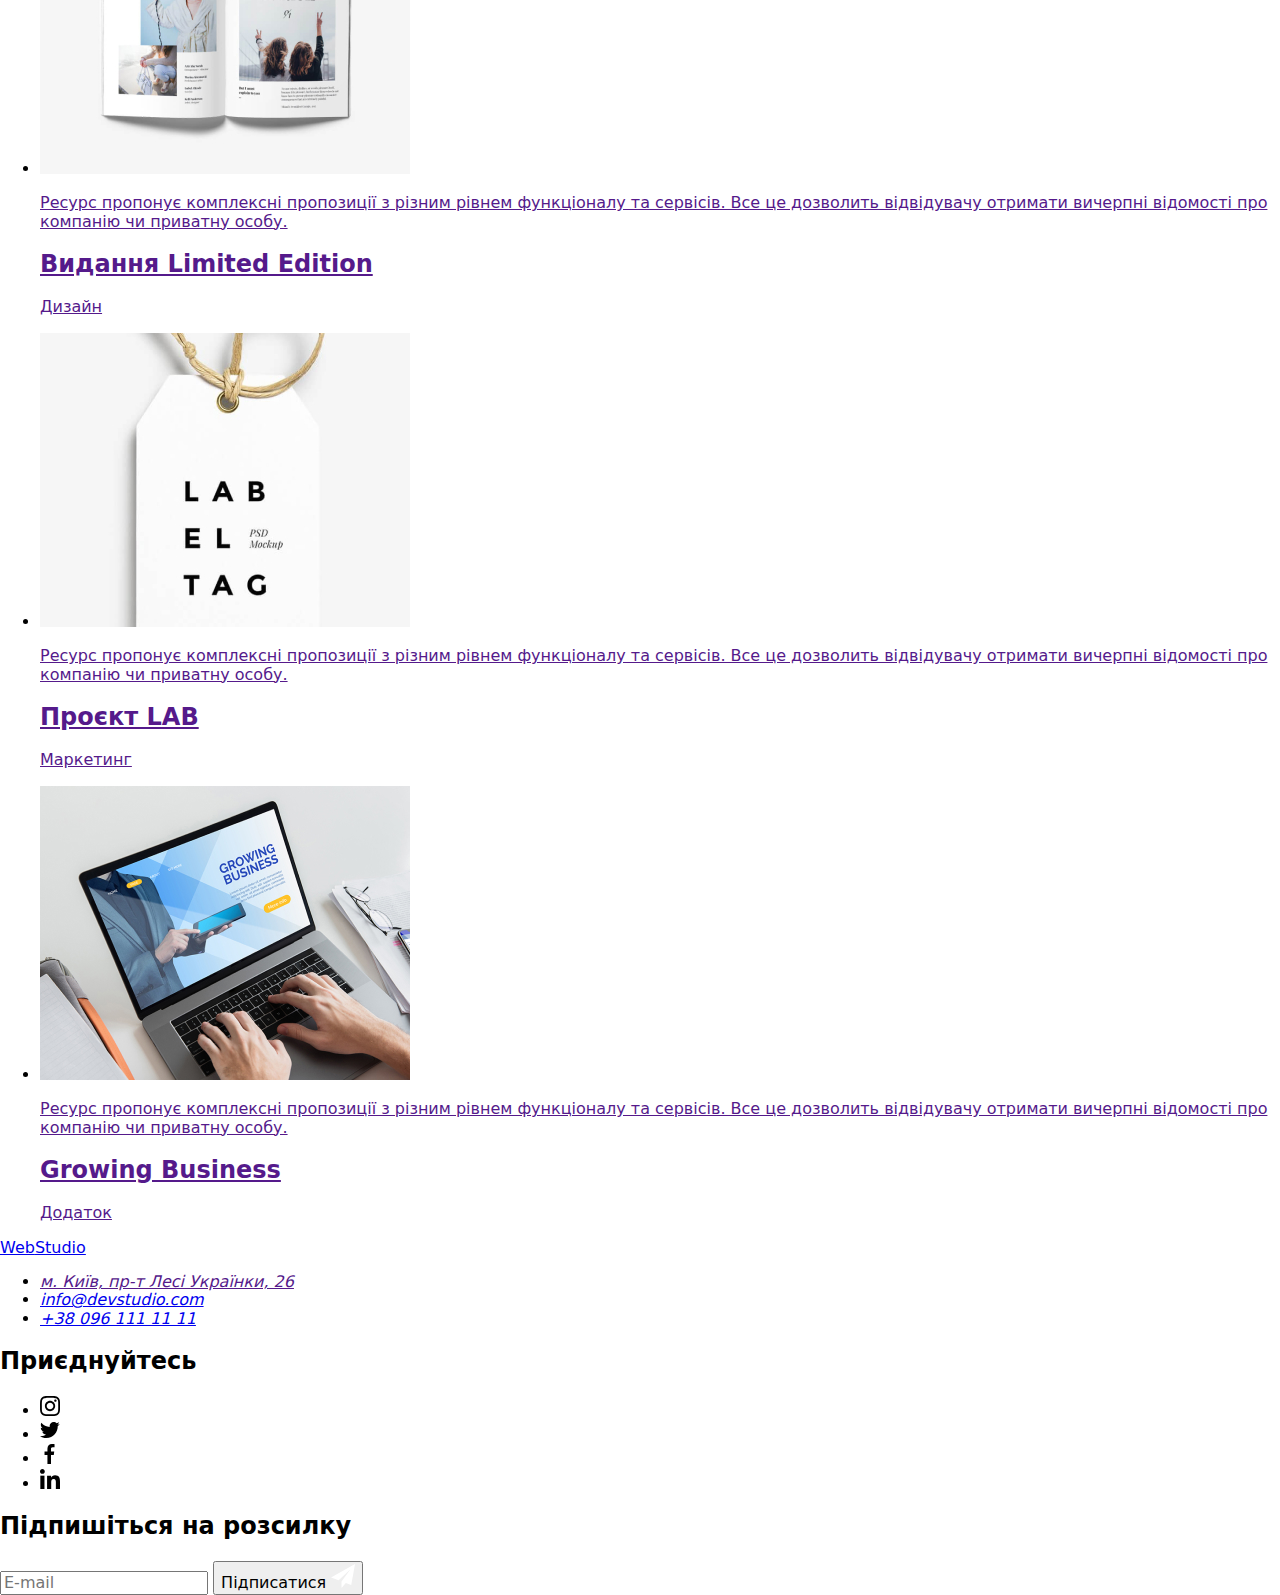
==== commit e2d69e96: "sass index html" ====
--- a/portfolio.html
+++ b/portfolio.html
@@ -234,18 +234,18 @@
           </li>
         </ul>
       </div>
-    </div>
-    <div class="subscription">
-      <h2 class="sing">Підпишіться на розсилку</h2>
-      <form class="forms">
-        <input class="mail" type="email" name="mail" id="mail" placeholder="E-mail">
-          <button type="submit" class="button-mail">
-            Підписатися
-            <svg class="icon-send" width="24" height="24">
-                 <use href="./images/telegram.svg#icon-icon-send"></use>
-            </svg>
-         </button>
-      </form>
+      <div class="subscription">
+        <h2 class="sing">Підпишіться на розсилку</h2>
+        <form class="forms">
+          <input class="mail" type="email" name="mail" id="mail" placeholder="E-mail">
+            <button type="submit" class="button-mail">
+              Підписатися
+              <svg class="icon-send" width="24" height="24">
+                   <use href="./images/telegram.svg#icon-icon-send"></use>
+              </svg>
+           </button>
+        </form>
+      </div>
     </div>
     </footer>
   </body>
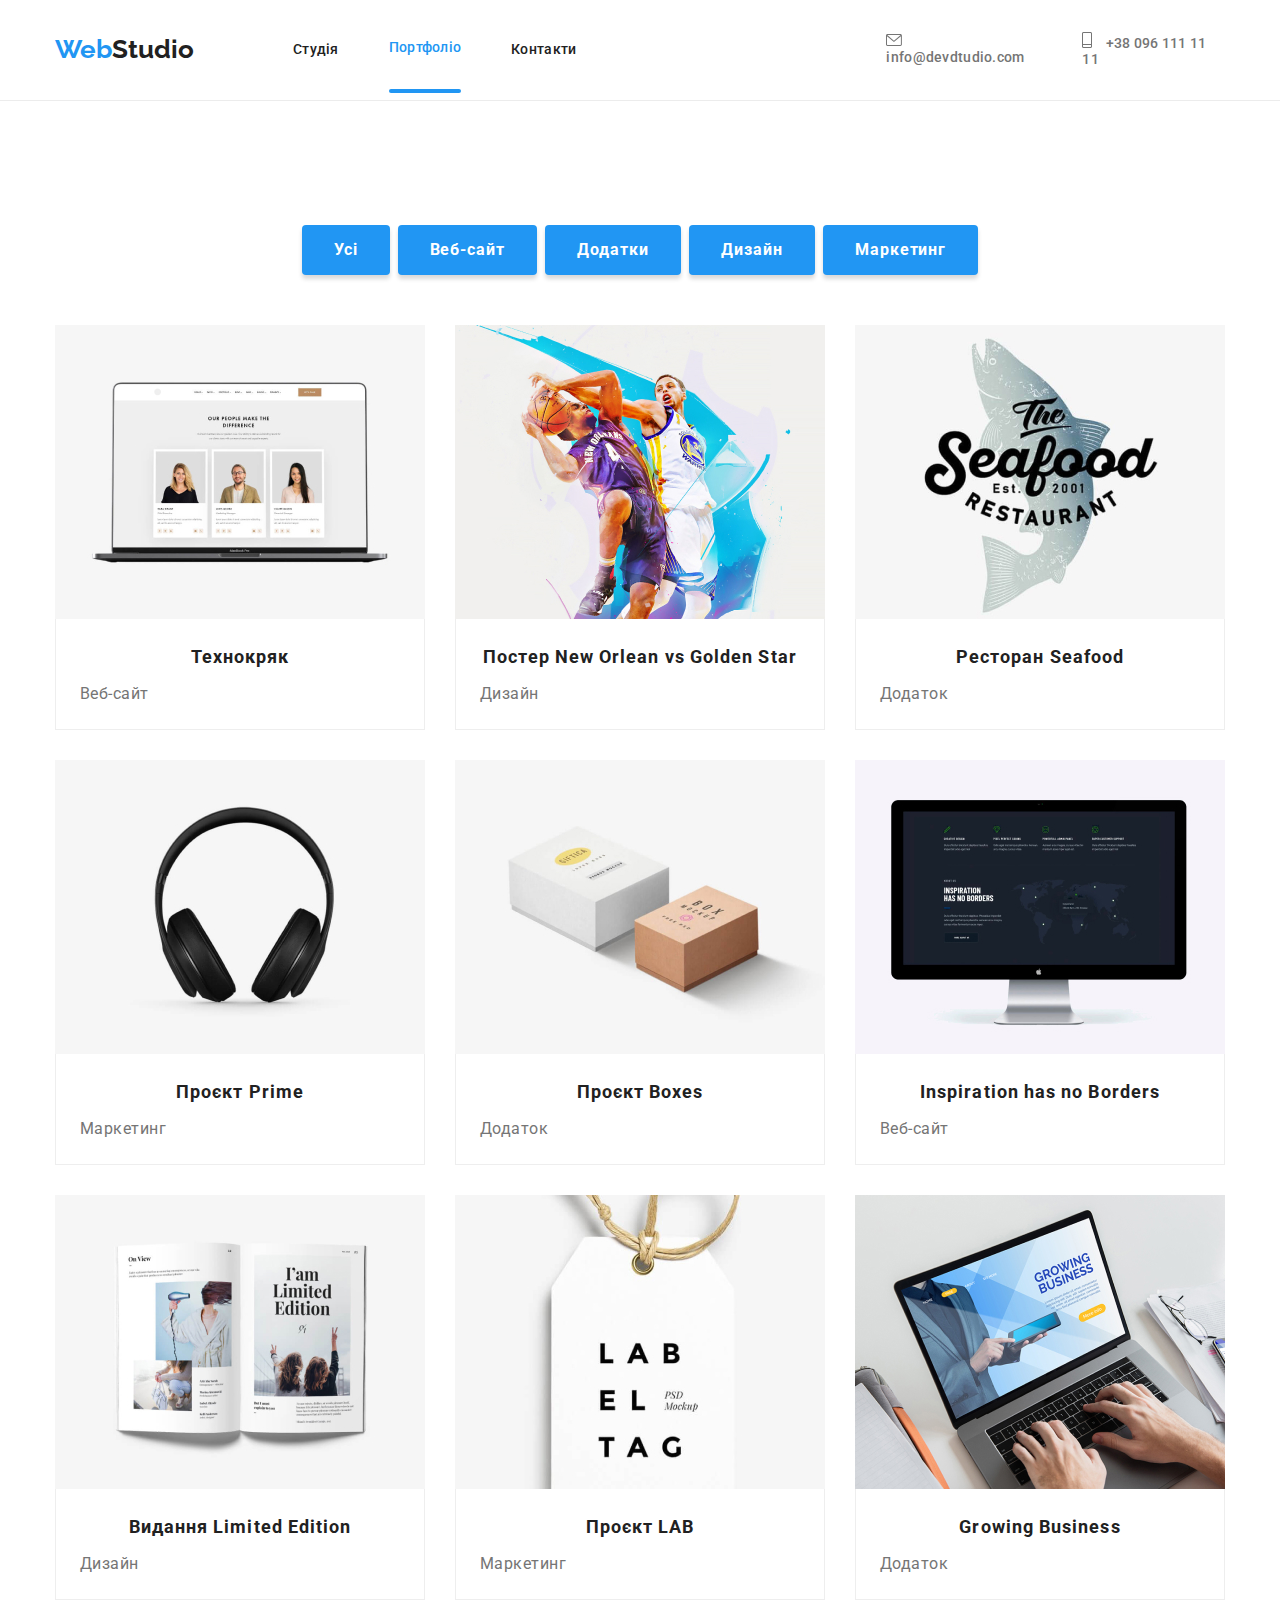
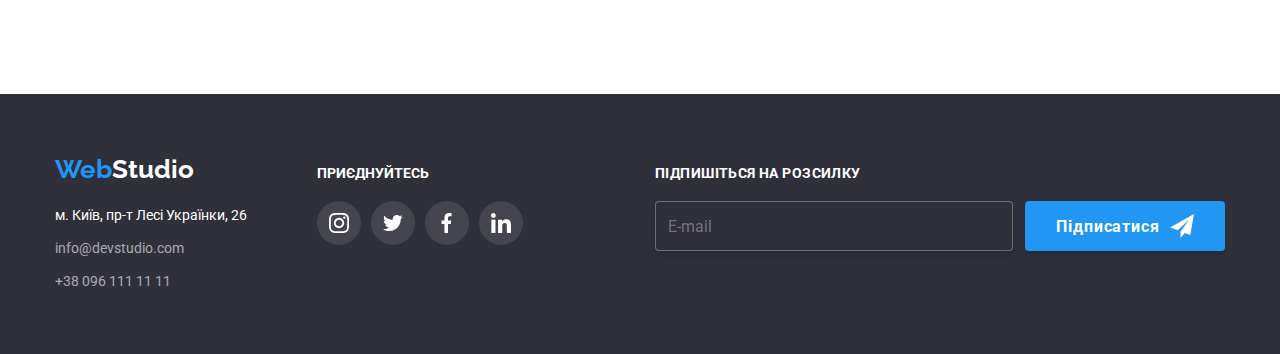
==== commit 7a13c6a7: "sass html" ====
--- a/portfolio.html
+++ b/portfolio.html
@@ -10,7 +10,7 @@
       href="https://fonts.googleapis.com/css2?family=Raleway:wght@700&family=Roboto:wght@400;500;700;900&display=swap"
       rel="stylesheet"/>
         <link rel="stylesheet" href="https://cdnjs.cloudflare.com/ajax/libs/modern-normalize/1.1.0/modern-normalize.min.css" />
-        <link rel="stylesheet" href="style.css" />
+        <link rel="stylesheet" href="./css/main.min.css" />
     <title>Portfolio</title>
   </head>
   <body class="page">
--- a/css/main.min.css
+++ b/css/main.min.css
@@ -0,0 +1 @@
+h1,h2,h3,p,ul{margin-top:0px;margin-bottom:0px}.page{color:#212121;font-family:"Roboto",sans-serif}.container{margin-left:auto;margin-right:auto;width:1200px;padding-left:15px;padding-right:15px}h1,h2,h3,p,ul{margin-top:0px;margin-bottom:0px;padding:0}.page{color:#212121;background-color:#fff;font-family:"Roboto",sans-serif}.container{margin-left:auto;margin-right:auto;width:1200px;padding-left:15px;padding-right:15px}.visually-hidden{position:absolute;white-space:nowrap;width:1px;height:1px;overflow:hidden;border:0;padding:0;clip:rect(0 0 0 0);-webkit-clip-path:inset(50%);clip-path:inset(50%);margin:-1px}.visually-hidden{position:absolute;white-space:nowrap;width:1px;height:1px;overflow:hidden;border:0;padding:0;clip:rect(0 0 0 0);-webkit-clip-path:inset(50%);clip-path:inset(50%);margin:-1px}.link a{color:#212121;text-decoration:none}.lin{display:-webkit-box;display:-ms-flexbox;display:flex;-webkit-box-align:center;-ms-flex-align:center;align-items:center}.link{border-bottom:1px solid #ececec}.lin-link{margin-right:310px}.studio{margin-right:50px}.studio:nth-child(3){margin-right:0}.logo{color:#000;font-weight:700;font-size:26px;line-height:1.19;font-family:"Raleway",sans-serif}.logo-hed{width:145px;height:31px;margin-right:93px}.logo-style{color:#2196f3}.lin-rel{display:-webkit-box;display:-ms-flexbox;display:flex;-webkit-box-align:center;-ms-flex-align:center;align-items:center}.number{margin-right:30px}.icon-mail{margin-right:10px;fill:#757575}.icon-mail:hover{fill:#2196f3}.envelope:hover .icon-mail{fill:#2196f3}.envelope{display:-webkit-box;display:-ms-flexbox;display:flex;-webkit-box-align:center;-ms-flex-align:center;align-items:center;-webkit-transition:color 250ms cubic-bezier(0.4, 0, 0.2, 1);transition:color 250ms cubic-bezier(0.4, 0, 0.2, 1)}.number:nth-child(2){margin-right:0}.site-nav{padding:0}.site-nav .title:hover,.site-nav .title:focus{color:#2196f3}.site-nav .title{font-weight:500;font-size:14px;line-height:1.14;letter-spacing:.02em;padding-top:32px;padding-bottom:32px;display:block;-webkit-transition:color 250ms cubic-bezier(0.4, 0, 0.2, 1);transition:color 250ms cubic-bezier(0.4, 0, 0.2, 1)}.title.current{color:#2196f3}.title.current::after{display:-webkit-box;display:-ms-flexbox;display:flex;-webkit-box-pack:center;-ms-flex-pack:center;justify-content:center;-webkit-box-align:center;-ms-flex-align:center;align-items:center;content:" ";position:relative;top:33px;bottom:0;width:100%;height:4px;background-color:#2196f3;border-radius:2px}.site-nav .grey{color:#757575;font-weight:500;font-size:14px;line-height:1.14;letter-spacing:.02em;padding-top:32px;padding-bottom:32px;display:block}.site-nav .grey:hover,.site-nav .grey:focus{color:#2196f3}.link a{color:#212121;text-decoration:none}.link{border-bottom:1px solid #ececec}.lin{display:-webkit-box;display:-ms-flexbox;display:flex;-webkit-box-align:center;-ms-flex-align:center;align-items:center}.logo{color:#000;font-weight:700;font-size:26px;line-height:1.19;font-family:"Raleway",sans-serif}.logo-hed{width:145px;height:31px;margin-right:93px}.logo-style{color:#2196f3}.studio{margin-right:50px}.studio:nth-child(3){margin-right:0}.number{margin-right:30px}.icon-mail{margin-right:10px;fill:#757575}.icon-mail:hover{fill:#2196f3}.envelope:hover .icon-mail{fill:#2196f3}.envelope{display:-webkit-box;display:-ms-flexbox;display:flex;-webkit-box-align:center;-ms-flex-align:center;align-items:center;-webkit-transition:color 250ms cubic-bezier(0.4, 0, 0.2, 1);transition:color 250ms cubic-bezier(0.4, 0, 0.2, 1)}.number:nth-child(2){margin-right:0}.site-nav .title:hover,.site-nav .title:focus{color:#2196f3}.site-nav .title{font-weight:500;font-size:14px;line-height:1.14;letter-spacing:.02em;padding-top:32px;padding-bottom:32px;display:block;-webkit-transition:color 250ms cubic-bezier(0.4, 0, 0.2, 1);transition:color 250ms cubic-bezier(0.4, 0, 0.2, 1)}.title.current{color:#2196f3}.title.current::after{display:-webkit-box;display:-ms-flexbox;display:flex;-webkit-box-pack:center;-ms-flex-pack:center;justify-content:center;-webkit-box-align:center;-ms-flex-align:center;align-items:center;content:" ";position:relative;top:33px;bottom:0;width:100%;height:4px;background-color:#2196f3;border-radius:2px}.site-nav .grey{color:#757575;font-weight:500;font-size:14px;line-height:1.14;letter-spacing:.02em;padding-top:32px;padding-bottom:32px;display:block}.site-nav .grey:hover,.site-nav .grey:focus{color:#2196f3}.site-nav{list-style:none;padding:0;margin-left:auto}.section{padding-top:94px;padding-bottom:94px}.button{font-weight:500;font-size:16px;line-height:1.62;text-align:center;letter-spacing:.03em;border-radius:4px;border-style:none;font-family:inherit;cursor:pointer;padding:6px 22px;background-color:#f5f4fa;color:#212121;-webkit-box-shadow:0px 3px 1px rgba(0,0,0,.1),0px 1px 2px rgba(0,0,0,.08),0px 2px 2px rgba(0,0,0,.12);box-shadow:0px 3px 1px rgba(0,0,0,.1),0px 1px 2px rgba(0,0,0,.08),0px 2px 2px rgba(0,0,0,.12);border-radius:4px;-webkit-transition:color 250ms cubic-bezier(0.4, 0, 0.2, 1),background-color 250ms cubic-bezier(0.4, 0, 0.2, 1),-webkit-box-shadow 250ms cubic-bezier(0.4, 0, 0.2, 1);transition:color 250ms cubic-bezier(0.4, 0, 0.2, 1),background-color 250ms cubic-bezier(0.4, 0, 0.2, 1),-webkit-box-shadow 250ms cubic-bezier(0.4, 0, 0.2, 1);transition:color 250ms cubic-bezier(0.4, 0, 0.2, 1),background-color 250ms cubic-bezier(0.4, 0, 0.2, 1),box-shadow 250ms cubic-bezier(0.4, 0, 0.2, 1);transition:color 250ms cubic-bezier(0.4, 0, 0.2, 1),background-color 250ms cubic-bezier(0.4, 0, 0.2, 1),box-shadow 250ms cubic-bezier(0.4, 0, 0.2, 1),-webkit-box-shadow 250ms cubic-bezier(0.4, 0, 0.2, 1)}.button-list{list-style:none;display:-webkit-box;display:-ms-flexbox;display:flex;-webkit-box-orient:horizontal;-webkit-box-direction:normal;-ms-flex-direction:row;flex-direction:row;-webkit-box-pack:center;-ms-flex-pack:center;justify-content:center;margin-bottom:50px}.button-item{margin-right:8px}.button-item:nth-child(5){margin-right:0}.button:hover,.button:focus{color:#fff;background-color:#2196f3;-webkit-box-shadow:0px 3px 1px rgba(0,0,0,.1),0px 1px 2px rgba(0,0,0,.08),0px 2px 2px rgba(0,0,0,.12);box-shadow:0px 3px 1px rgba(0,0,0,.1),0px 1px 2px rgba(0,0,0,.08),0px 2px 2px rgba(0,0,0,.12)}.hero{background-color:#f5f5f5;text-align:center;padding-top:200px;padding-bottom:200px;width:1600px;height:600px;margin-right:auto;margin-left:auto;background-image:-webkit-gradient(linear, left top, right top, from(rgba(47, 48, 58, 0.4)), to(rgba(47, 48, 58, 0.4))),url(../images/Imgbg1.jpg);background-image:linear-gradient(to right, rgba(47, 48, 58, 0.4), rgba(47, 48, 58, 0.4)),url(../images/Imgbg1.jpg);background-repeat:no-repeat;background-position:center;background-size:cover}.hero-title{color:#fff;font-weight:900;font-size:44px;line-height:1.36;text-transform:uppercase;text-align:center;letter-spacing:.06em;width:696px;margin-right:auto;margin-left:auto}.button{color:#fff;background-color:#2196f3;cursor:pointer;font-weight:700;font-size:16px;line-height:1.87;margin-top:30px;padding:10px 32px;border-radius:4px;border-style:none;letter-spacing:.06em;text-decoration:none;-webkit-box-shadow:0px 4px 4px rgba(0,0,0,.15);box-shadow:0px 4px 4px rgba(0,0,0,.15)}.section{padding-top:94px;padding-bottom:94px}.feature-list .text{color:#757575;font-size:14px;line-height:1.71}.feature-list{display:-webkit-box;display:-ms-flexbox;display:flex;list-style:none;padding:0}.features{width:270px;margin-right:30px}.features:nth-child(4){margin-right:0}.feature-list-title{font-weight:700;font-size:14px;line-height:1.14;letter-spacing:.03em;text-transform:uppercase;margin-bottom:10px}.group{display:-webkit-box;display:-ms-flexbox;display:flex;-webkit-box-align:center;-ms-flex-align:center;align-items:center;-webkit-box-pack:center;-ms-flex-pack:center;justify-content:center;height:120px;margin-bottom:30px;background-color:#f5f4fa;border-radius:4px}.section-icon{display:-webkit-box;display:-ms-flexbox;display:flex;-webkit-box-align:center;-ms-flex-align:center;align-items:center;-webkit-box-pack:center;-ms-flex-pack:center;justify-content:center}.sectiontwo{padding-bottom:94px}.section-title{font-weight:700;font-size:36px;line-height:1.16;text-align:center;letter-spacing:.03em;margin-bottom:50px}.section-style{display:-webkit-box;display:-ms-flexbox;display:flex;list-style:none;padding:0}img{display:block;width:270;height:auto}.images{position:relative;margin-right:30px}.images:nth-child(3){margin-right:0}.label{display:-webkit-box;display:-ms-flexbox;display:flex;-webkit-box-pack:center;-ms-flex-pack:center;justify-content:center;-webkit-box-align:center;-ms-flex-align:center;align-items:center;position:absolute;bottom:0;width:100%;height:70px;background:rgba(47,48,58,.8)}.text-label{font-weight:700;font-size:14px;line-height:1.14;letter-spacing:.03em;text-transform:uppercase;color:#fff}.section-tim{background-color:#f5f4fa}.post{display:-webkit-box;display:-ms-flexbox;display:flex;list-style:none;padding:0}.post-title{color:#212121;font-weight:500;font-size:16px;line-height:1.18;text-align:center;margin-bottom:10px}.comander{width:270px;margin-right:30px;background-color:#fff}.comand{padding-top:30px;padding-bottom:30px}.comander:nth-child(4){margin-right:0}.text-title{color:#757575;font-size:16px;line-height:19px;text-align:center}.social-icons{display:-webkit-box;display:-ms-flexbox;display:flex;-webkit-box-pack:center;-ms-flex-pack:center;justify-content:center;padding:0;margin-top:16px}.social-item{width:44px;height:44px;margin-right:10px;list-style:none}.social-link{width:100%;height:100%;display:inline-block;display:-webkit-box;display:-ms-flexbox;display:flex;-webkit-box-align:center;-ms-flex-align:center;align-items:center;-webkit-box-pack:center;-ms-flex-pack:center;justify-content:center;color:#afb1b8;border-radius:50%;border-bottom:none;fill:currentColor;-webkit-transition:color 250ms cubic-bezier(0.4, 0, 0.2, 1),background-color 250ms cubic-bezier(0.4, 0, 0.2, 1);transition:color 250ms cubic-bezier(0.4, 0, 0.2, 1),background-color 250ms cubic-bezier(0.4, 0, 0.2, 1)}.social-link:hover{background-color:#2196f3}.social-icon{color:#afb1b8}.social-link:hover .social-icon{color:#fff}.social-item:nth-child(4){margin-right:0}.section-klient{padding-top:94px;padding-bottom:94px}.klients{font-weight:700;font-size:36px;line-height:42px;text-align:center;letter-spacing:.03em}.klient{display:-webkit-box;display:-ms-flexbox;display:flex;-webkit-box-align:center;-ms-flex-align:center;align-items:center;-webkit-box-pack:center;-ms-flex-pack:center;justify-content:center;margin-top:50px;padding-left:0}.rectangle{list-style:none;width:170px;height:92px;margin-right:30px;-webkit-transition:color 250ms cubic-bezier(0.4, 0, 0.2, 1);transition:color 250ms cubic-bezier(0.4, 0, 0.2, 1)}.rectangle:nth-child(6){margin-right:0}.icon-klient{width:100%;height:100%;display:-webkit-box;display:-ms-flexbox;display:flex;-webkit-box-pack:center;-ms-flex-pack:center;justify-content:center;-webkit-box-align:center;-ms-flex-align:center;align-items:center;list-style:none;margin-right:30px;color:#afb1b8;border:1px solid #afb1b8;border-radius:4px;-webkit-transition:color 250ms cubic-bezier(0.4, 0, 0.2, 1);transition:color 250ms cubic-bezier(0.4, 0, 0.2, 1)}.icon-klient:hover{color:#2196f3;border:1px solid #2196f3;-webkit-transition:color 250ms cubic-bezier(0.4, 0, 0.2, 1);transition:color 250ms cubic-bezier(0.4, 0, 0.2, 1)}.icon-class{fill:currentColor}.section-ul{list-style:none;display:-webkit-box;display:-ms-flexbox;display:flex;-ms-flex-wrap:wrap;flex-wrap:wrap}.retreat{margin-bottom:30px;width:370px;margin-right:30px}.decoration{display:block;position:relative}.decoration{text-decoration:none}.decoration:hover{-webkit-box-shadow:0px 1px 1px rgba(0,0,0,.12),0px 4px 4px rgba(0,0,0,.06),1px 4px 6px rgba(0,0,0,.16);box-shadow:0px 1px 1px rgba(0,0,0,.12),0px 4px 4px rgba(0,0,0,.06),1px 4px 6px rgba(0,0,0,.16)}.retreat:nth-child(3n){margin-right:0}.retreat:nth-last-child(-n+3){margin-bottom:0}.card{position:relative;overflow:hidden}.text-card{position:absolute;top:0;left:0;padding:63px 24px 63px 24px;width:100%;height:100%;background:rgba(33,150,243,.9);font-size:18px;line-height:1.56;color:#fff;-webkit-transform:translateY(101%);transform:translateY(101%);-webkit-transition:opacity 250ms cubic-bezier(0.4, 0, 0.2, 1),-webkit-transform 250ms cubic-bezier(0.4, 0, 0.2, 1);transition:opacity 250ms cubic-bezier(0.4, 0, 0.2, 1),-webkit-transform 250ms cubic-bezier(0.4, 0, 0.2, 1);transition:transform 250ms cubic-bezier(0.4, 0, 0.2, 1),opacity 250ms cubic-bezier(0.4, 0, 0.2, 1);transition:transform 250ms cubic-bezier(0.4, 0, 0.2, 1),opacity 250ms cubic-bezier(0.4, 0, 0.2, 1),-webkit-transform 250ms cubic-bezier(0.4, 0, 0.2, 1)}.decoration:hover .text-card{-webkit-transform:translateY(0%);transform:translateY(0%);opacity:1}.text{color:#757575;font-weight:400;font-size:16px;line-height:1.87;letter-spacing:.03em}.section-title{color:#212121;font-weight:700;font-size:18px;line-height:2;letter-spacing:.06em;margin-bottom:4px}.project{padding:20px 24px;border-left:1px solid #eee;border-bottom:1px solid #eee;border-right:1px solid #eee}.success{background-color:#f5f5f5;padding-top:60px;padding-bottom:60px}.conter{display:-webkit-box;display:-ms-flexbox;display:flex;-webkit-box-align:center;-ms-flex-align:center;align-items:center;-webkit-box-align:baseline;-ms-flex-align:baseline;align-items:baseline}.logo-item{color:#fff}.success a{text-decoration:none}.foot-top{margin-top:20px}.site-nav{list-style:none;font-style:normal}.site-nav .item{color:#fff;font-weight:400;font-size:14px;line-height:1.71;-webkit-transition:color 250ms cubic-bezier(0.4, 0, 0.2, 1);transition:color 250ms cubic-bezier(0.4, 0, 0.2, 1)}.site-nav .style{color:rgba(255,255,255,.6);font-weight:400;font-size:14px;line-height:1.71;-webkit-transition:color 250ms cubic-bezier(0.4, 0, 0.2, 1);transition:color 250ms cubic-bezier(0.4, 0, 0.2, 1)}.site-nav .item:hover,.site-nav .item:focus{color:#2196f3;-webkit-transition:color 250ms cubic-bezier(0.4, 0, 0.2, 1);transition:color 250ms cubic-bezier(0.4, 0, 0.2, 1)}.site-nav .style:hover,.site-nav .style:focus{color:#2196f3;-webkit-transition:color 250ms cubic-bezier(0.4, 0, 0.2, 1);transition:color 250ms cubic-bezier(0.4, 0, 0.2, 1)}.foot-botton{margin-bottom:9px}.foot{margin-top:60px;margin-bottom:60px}.success{background-color:#2f303a;padding-top:60px;padding-bottom:60px}.conter{display:-webkit-box;display:-ms-flexbox;display:flex;-webkit-box-align:center;-ms-flex-align:center;align-items:center;-webkit-box-align:baseline;-ms-flex-align:baseline;align-items:baseline}.success a{text-decoration:none}.logo-item{color:#fff}.foot-top{margin-top:20px}.foot-botton{margin-bottom:9px}.site-nav .item{color:#fff;font-weight:400;font-size:14px;line-height:1.71}.site-nav .style{color:rgba(255,255,255,.6);font-weight:400;font-size:14px;line-height:1.71}.site-nav .item:hover,.site-nav .item:focus{color:#2196f3;-webkit-transition:color 250ms cubic-bezier(0.4, 0, 0.2, 1);transition:color 250ms cubic-bezier(0.4, 0, 0.2, 1)}.site-nav .style:hover,.site-nav .style:focus{color:#2196f3;-webkit-transition:color 250ms cubic-bezier(0.4, 0, 0.2, 1);transition:color 250ms cubic-bezier(0.4, 0, 0.2, 1)}.site-nav{font-style:normal}.social .social-icons{padding-left:0}.socials{color:#fff;font-weight:700;font-size:14px;line-height:16px;text-transform:uppercase;margin-bottom:20px}.post .social-icons{display:-webkit-box;display:-ms-flexbox;display:flex;margin-top:16px}.post .social-item{width:44px;height:44px;margin-right:10px;list-style:none}.post .social-link{width:100%;height:100%;display:inline-block;display:-webkit-box;display:-ms-flexbox;display:flex;-webkit-box-align:center;-ms-flex-align:center;align-items:center;-webkit-box-pack:center;-ms-flex-pack:center;justify-content:center;border-radius:50%;border-bottom:none;-webkit-transition:color 250ms cubic-bezier(0.4, 0, 0.2, 1),background-color 250ms cubic-bezier(0.4, 0, 0.2, 1);transition:color 250ms cubic-bezier(0.4, 0, 0.2, 1),background-color 250ms cubic-bezier(0.4, 0, 0.2, 1)}.post .social-link:hover{background-color:#2196f3}.post .social-icon{fill:#afb1b8}.post .social-link:hover .social-icon{fill:#fff}.post .social-item:nth-child(4){margin-right:0}.back{border-radius:50%;background:rgba(255,255,255,.1)}.social{display:block;width:206px;height:80px;margin-left:70px}.back .fill-icon{fill:#fff}.subscription{margin-left:auto}.forms{display:-webkit-box;display:-ms-flexbox;display:flex}.sing{font-weight:700;font-size:14px;line-height:1.14;letter-spacing:.03em;text-transform:uppercase;color:#fff;margin-bottom:20px}.mail{width:358px;height:50px;padding-left:12px;border:1px solid rgba(255,255,255,.3);-webkit-filter:drop-shadow(0px 4px 4px rgba(0, 0, 0, 0.15));filter:drop-shadow(0px 4px 4px rgba(0, 0, 0, 0.15));border-radius:4px;background-color:#2f303a;color:#fff}.button-mail{display:-webkit-box;display:-ms-flexbox;display:flex;width:200px;height:50px;-webkit-box-pack:center;-ms-flex-pack:center;justify-content:center;-webkit-box-align:center;-ms-flex-align:center;align-items:center;letter-spacing:.06em;font-weight:700;font-size:16px;line-height:1.87;padding:10px 28px;cursor:pointer;background:#2196f3;color:#fff;-webkit-box-shadow:0px 4px 4px rgba(0,0,0,.15);box-shadow:0px 4px 4px rgba(0,0,0,.15);border-radius:4px;margin-left:12px;border:none}.icon-send{margin-left:10px}.social{display:block;width:206px;height:80px;margin-left:70px}.socials{color:#fff;font-weight:700;font-size:14px;line-height:16px;text-transform:uppercase;margin-bottom:20px}.social .social-icons{padding-left:0}.back{border-radius:50%;background:rgba(255,255,255,.1)}.back .fill-icon{fill:#fff}.subscription{margin-left:auto}.forms{display:-webkit-box;display:-ms-flexbox;display:flex}.sing{font-weight:700;font-size:14px;line-height:1.14;letter-spacing:.03em;text-transform:uppercase;color:#fff;margin-bottom:20px}.mail{width:358px;height:50px;padding-left:12px;border:1px solid rgba(255,255,255,.3);-webkit-filter:drop-shadow(0px 4px 4px rgba(0, 0, 0, 0.15));filter:drop-shadow(0px 4px 4px rgba(0, 0, 0, 0.15));border-radius:4px;background-color:#2f303a;color:#fff}.button-mail{display:-webkit-box;display:-ms-flexbox;display:flex;width:200px;height:50px;-webkit-box-pack:center;-ms-flex-pack:center;justify-content:center;-webkit-box-align:center;-ms-flex-align:center;align-items:center;letter-spacing:.06em;font-weight:700;font-size:16px;line-height:1.87;padding:10px 28px;cursor:pointer;background:#2196f3;color:#fff;-webkit-box-shadow:0px 4px 4px rgba(0,0,0,.15);box-shadow:0px 4px 4px rgba(0,0,0,.15);border-radius:4px;margin-left:12px;border:none}.icon-send{margin-left:10px}.modal-backgrop{width:100%;height:100%;position:fixed;top:0;bottom:0;left:0;right:0;background-color:rgba(0,0,0,.5);-webkit-transition:color 250ms cubic-bezier(0.4, 0, 0.2, 1);transition:color 250ms cubic-bezier(0.4, 0, 0.2, 1)}.modal-backgrop .is-hidden .modal{-webkit-transform:rotate(-180deg);transform:rotate(-180deg)}.modal{width:528px;position:absolute;top:50%;left:50%;-webkit-transform:translate(-50%, -50%) scale(1);transform:translate(-50%, -50%) scale(1);-webkit-transition:-webkit-transform 250ms cubic-bezier(0.4, 0, 0.2, 1);transition:-webkit-transform 250ms cubic-bezier(0.4, 0, 0.2, 1);transition:transform 250ms cubic-bezier(0.4, 0, 0.2, 1);transition:transform 250ms cubic-bezier(0.4, 0, 0.2, 1), -webkit-transform 250ms cubic-bezier(0.4, 0, 0.2, 1);background-color:#fff;-webkit-box-shadow:0px 1px 3px rgba(0,0,0,.12),0px 1px 1px rgba(0,0,0,.14),0px 2px 1px rgba(0,0,0,.2);box-shadow:0px 1px 3px rgba(0,0,0,.12),0px 1px 1px rgba(0,0,0,.14),0px 2px 1px rgba(0,0,0,.2);border-radius:4px;padding:40px}.modal .close-sing{position:absolute;display:-webkit-box;display:-ms-flexbox;display:flex;-webkit-box-pack:center;-ms-flex-pack:center;justify-content:center;-webkit-box-align:center;-ms-flex-align:center;align-items:center;cursor:pointer;top:8px;right:8px;width:30px;height:30px;background-color:#fff;border:1px solid rgba(0,0,0,.1);border-radius:50%}.close{width:100%;height:100%;display:inline-block;display:-webkit-box;display:-ms-flexbox;display:flex;-webkit-box-align:center;-ms-flex-align:center;align-items:center;-webkit-box-pack:center;-ms-flex-pack:center;justify-content:center;color:#000;-webkit-transition:fill 250ms cubic-bezier(0.4, 0, 0.2, 1);transition:fill 250ms cubic-bezier(0.4, 0, 0.2, 1)}.close:hover{fill:#2196f3}.is-hidden{visibility:hidden;opacity:0;pointer-events:none}.description{margin-bottom:12px;font-weight:700;font-size:20px;line-height:1.15;text-align:center;letter-spacing:.03em;color:#212121}.name,.phone,.form-email,.comment{display:-webkit-box;display:-ms-flexbox;display:flex;-webkit-box-orient:vertical;-webkit-box-direction:normal;-ms-flex-direction:column;flex-direction:column;-webkit-box-pack:start;-ms-flex-pack:start;justify-content:flex-start;-webkit-box-align:start;-ms-flex-align:start;align-items:flex-start}.form-label{font-weight:400;font-size:12px;line-height:1.16;letter-spacing:.01em;color:#757575;margin-bottom:4px}.form-input{width:100%;height:40px;margin:0;outline:0;font:inherit;border-radius:4px;border:1px solid rgba(33,33,33,.2);padding:11px 30px;-webkit-transition:border-color 250ms cubic-bezier(0.4, 0, 0.2, 1);transition:border-color 250ms cubic-bezier(0.4, 0, 0.2, 1)}.nameitemform{position:absolute;fill:#212121;-webkit-transform:translateX -60%;transform:translateX -60%;bottom:17%;right:94%;-webkit-transition:fill 250ms cubic-bezier(0.4, 0, 0.2, 1);transition:fill 250ms cubic-bezier(0.4, 0, 0.2, 1)}.name,.phone,.form-email{position:relative}.phone,.form-email,.comment{margin-top:10px}.comment{width:100%;margin-bottom:20px}.form-input:hover,.form-input:focus{border-color:#2196f3}.form-input-agree:hover,.form-input-agree:focus{border-color:#2196f3}.form-input:hover+.nameitemform,.form-input:focus+.nameitemform{fill:#2196f3}.form-input-agree{padding:12px 16px;width:100%;height:120px;margin:0;border-radius:4px;outline:0;border:1px solid rgba(33,33,33,.2);resize:none;-webkit-transition:border-color 250ms cubic-bezier(0.4, 0, 0.2, 1);transition:border-color 250ms cubic-bezier(0.4, 0, 0.2, 1)}form>.agreetext{margin-bottom:30px}.agree-label{display:-webkit-box;display:-ms-flexbox;display:flex;-webkit-box-pack:center;-ms-flex-pack:center;justify-content:center;-webkit-box-align:center;-ms-flex-align:center;align-items:center;cursor:pointer}.checkitem{display:-webkit-box;display:-ms-flexbox;display:flex;-webkit-box-align:center;-ms-flex-align:center;align-items:center;-webkit-box-pack:center;-ms-flex-pack:center;justify-content:center;width:16px;height:15px;margin-right:9px;border:2px solid #212121;border-radius:4px}.icon-modal-form{fill:rgba(0,0,0,0);fill:#fff}.agreetext .agreelink{color:#2196f3;text-decoration:underline}.checkbox{position:absolute;white-space:nowrap;width:1px;height:1px;overflow:hidden;border:0;padding:0;clip:rect(0 0 0 0);-webkit-clip-path:inset(50%);clip-path:inset(50%);margin:-1px}.checkbox:checked+.checkitem{background-color:#2196f3;border:none}.agreetext input:checked+.agree-label .icon-modal-form{fill:#fff}form>.agree{display:block;font-size:16px;font-weight:700;line-height:1.88em;letter-spacing:.06em;cursor:pointer;border-radius:4px;border:none;margin:0 auto;color:#fff;background-color:#2196f3;padding:10px 52px;-webkit-transition:background-color 250ms cubic-bezier(0.4, 0, 0.2, 1);transition:background-color 250ms cubic-bezier(0.4, 0, 0.2, 1)}.agree:hover{background-color:#2182d1}/*# sourceMappingURL=main.min.css.map */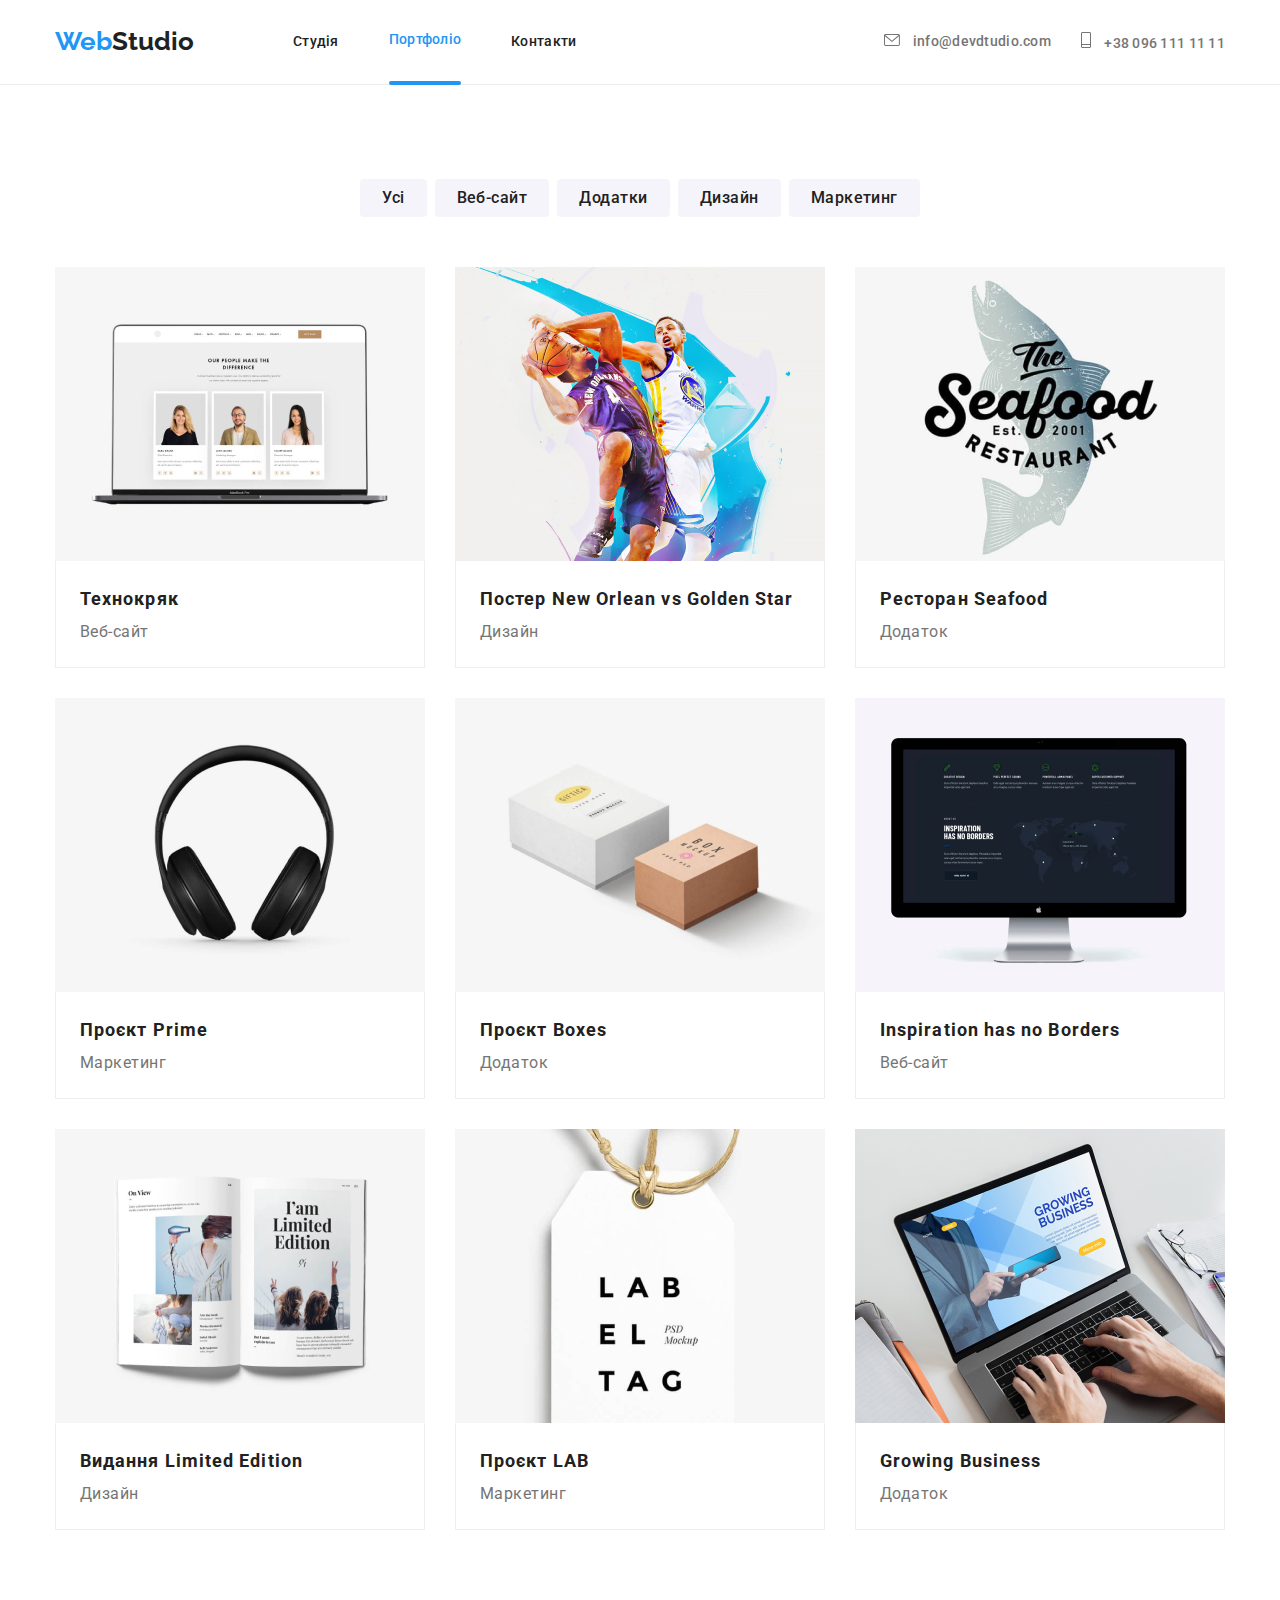
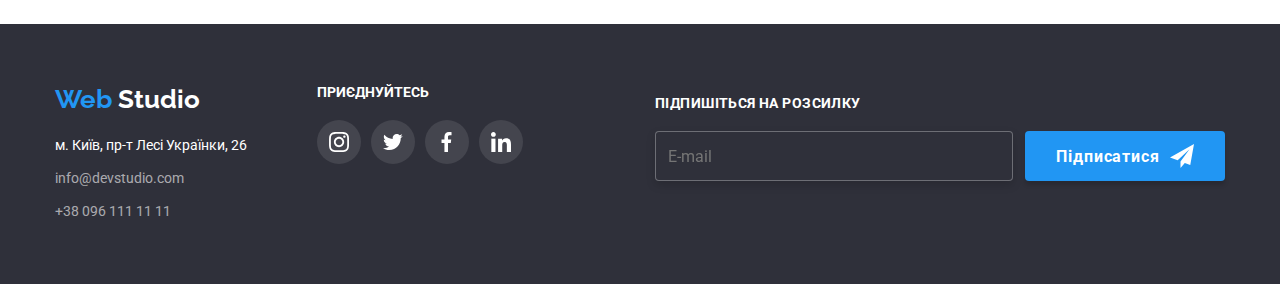
==== commit 9399f19f: "update mobil html" ====
--- a/portfolio.html
+++ b/portfolio.html
@@ -185,54 +185,60 @@
     </main>
     <footer class="success">
       <div class="container conter">
-        <div>
-        <a href="./index.html" class="logo"><span class="logo-style">Web</span><span class="logo-item">Studio</span></a>
-        <address class="foot-top">
-          <ul class="site-nav">
-            <li class="foot-botton"><a href="" class="item">м. Київ, пр-т Лесі Українки, 26</a></li>
-            <li class="foot-botton">
-              <a href="mailto:info@devdtudio.com" class="style">info@devstudio.com</a>
-            </li>
-            <li>
-              <a href="tel:+380961111111" class="style">+38 096 111 11 11</a>
-            </li>
-          </ul>
-        </address>
-      </div>
-      <div class="post social">
-        <h2 class="socials">
-          Приєднуйтесь
-        </h2>
-        <ul class="social-icons">
-          <li class="social-item back">
-            <a href="" class="social-link link">
-              <svg class="social-icon fill-icon" width="20" height="20">
-                <use href="./images/symbol-defs.svg#icon-instagram"></use>
-              </svg>
-            </a>
-          </li>
-          <li class="social-item back">
-            <a href="" class="social-link link">
-              <svg class="social-icon fill-icon" width="20" height="20">
-                <use href="./images/symbol-defs.svg#icon-twiter"></use>
-              </svg>
-            </a>
-          </li>
-          <li class="social-item back">
-            <a href="" class="social-link link">
-              <svg class="social-icon fill-icon" width="20" height="20">
-                <use href="./images/symbol-defs.svg#icon-facebook"></use>
-              </svg>
-            </a>
-          </li>
-          <li class="social-item back">
-            <a href="" class="social-link link">
-              <svg class="social-icon fill-icon" width="20" height="20">
-                <use href="./images/symbol-defs.svg#icon-linkedin"></use>
-              </svg>
-            </a>
-          </li>
-        </ul>
+      <div class="social-box">
+        <div class="contetn-box">
+          <div class="logo-foot">
+           <a href="./index.html" class="logo">
+             <span class="logo-style">Web</span>
+             <span class="logo-item">Studio</span></a>
+          </div>
+         <address class="foot-top">
+           <ul class="site-nav-foot">
+             <li class="foot-botton"><a href="" class="item">м. Київ, пр-т Лесі Українки, 26</a></li>
+             <li class="foot-botton">
+               <a href="mailto:info@devdtudio.com" class="style">info@devstudio.com</a>
+             </li>
+             <li>
+               <a href="tel:+380961111111" class="style">+38 096 111 11 11</a>
+             </li>
+           </ul>
+         </address>
+       </div>
+       <div class="post social">
+         <h2 class="socials">
+           Приєднуйтесь
+         </h2>
+         <ul class="social-icons">
+           <li class="social-item back">
+             <a href="" class="social-link link">
+               <svg class="social-icon fill-icon" width="20" height="20">
+                 <use href="./images/symbol-defs.svg#icon-instagram"></use>
+               </svg>
+             </a>
+           </li>
+           <li class="social-item back">
+             <a href="" class="social-link link">
+               <svg class="social-icon fill-icon" width="20" height="20">
+                 <use href="./images/symbol-defs.svg#icon-twiter"></use>
+               </svg>
+             </a>
+           </li>
+           <li class="social-item back">
+             <a href="" class="social-link link">
+               <svg class="social-icon fill-icon" width="20" height="20">
+                 <use href="./images/symbol-defs.svg#icon-facebook"></use>
+               </svg>
+             </a>
+           </li>
+           <li class="social-item back">
+             <a href="" class="social-link link">
+               <svg class="social-icon fill-icon" width="20" height="20">
+                 <use href="./images/symbol-defs.svg#icon-linkedin"></use>
+               </svg>
+             </a>
+           </li>
+         </ul>
+       </div>
       </div>
       <div class="subscription">
         <h2 class="sing">Підпишіться на розсилку</h2>
--- a/css/main.min.css
+++ b/css/main.min.css
@@ -1 +1 @@
-h1,h2,h3,p,ul{margin-top:0px;margin-bottom:0px}.page{color:#212121;font-family:"Roboto",sans-serif}.container{margin-left:auto;margin-right:auto;width:1200px;padding-left:15px;padding-right:15px}h1,h2,h3,p,ul{margin-top:0px;margin-bottom:0px;padding:0}.page{color:#212121;background-color:#fff;font-family:"Roboto",sans-serif}.container{margin-left:auto;margin-right:auto;width:1200px;padding-left:15px;padding-right:15px}.visually-hidden{position:absolute;white-space:nowrap;width:1px;height:1px;overflow:hidden;border:0;padding:0;clip:rect(0 0 0 0);-webkit-clip-path:inset(50%);clip-path:inset(50%);margin:-1px}.visually-hidden{position:absolute;white-space:nowrap;width:1px;height:1px;overflow:hidden;border:0;padding:0;clip:rect(0 0 0 0);-webkit-clip-path:inset(50%);clip-path:inset(50%);margin:-1px}.link a{color:#212121;text-decoration:none}.lin{display:-webkit-box;display:-ms-flexbox;display:flex;-webkit-box-align:center;-ms-flex-align:center;align-items:center}.link{border-bottom:1px solid #ececec}.lin-link{margin-right:310px}.studio{margin-right:50px}.studio:nth-child(3){margin-right:0}.logo{color:#000;font-weight:700;font-size:26px;line-height:1.19;font-family:"Raleway",sans-serif}.logo-hed{width:145px;height:31px;margin-right:93px}.logo-style{color:#2196f3}.lin-rel{display:-webkit-box;display:-ms-flexbox;display:flex;-webkit-box-align:center;-ms-flex-align:center;align-items:center}.number{margin-right:30px}.icon-mail{margin-right:10px;fill:#757575}.icon-mail:hover{fill:#2196f3}.envelope:hover .icon-mail{fill:#2196f3}.envelope{display:-webkit-box;display:-ms-flexbox;display:flex;-webkit-box-align:center;-ms-flex-align:center;align-items:center;-webkit-transition:color 250ms cubic-bezier(0.4, 0, 0.2, 1);transition:color 250ms cubic-bezier(0.4, 0, 0.2, 1)}.number:nth-child(2){margin-right:0}.site-nav{padding:0}.site-nav .title:hover,.site-nav .title:focus{color:#2196f3}.site-nav .title{font-weight:500;font-size:14px;line-height:1.14;letter-spacing:.02em;padding-top:32px;padding-bottom:32px;display:block;-webkit-transition:color 250ms cubic-bezier(0.4, 0, 0.2, 1);transition:color 250ms cubic-bezier(0.4, 0, 0.2, 1)}.title.current{color:#2196f3}.title.current::after{display:-webkit-box;display:-ms-flexbox;display:flex;-webkit-box-pack:center;-ms-flex-pack:center;justify-content:center;-webkit-box-align:center;-ms-flex-align:center;align-items:center;content:" ";position:relative;top:33px;bottom:0;width:100%;height:4px;background-color:#2196f3;border-radius:2px}.site-nav .grey{color:#757575;font-weight:500;font-size:14px;line-height:1.14;letter-spacing:.02em;padding-top:32px;padding-bottom:32px;display:block}.site-nav .grey:hover,.site-nav .grey:focus{color:#2196f3}.link a{color:#212121;text-decoration:none}.link{border-bottom:1px solid #ececec}.lin{display:-webkit-box;display:-ms-flexbox;display:flex;-webkit-box-align:center;-ms-flex-align:center;align-items:center}.logo{color:#000;font-weight:700;font-size:26px;line-height:1.19;font-family:"Raleway",sans-serif}.logo-hed{width:145px;height:31px;margin-right:93px}.logo-style{color:#2196f3}.studio{margin-right:50px}.studio:nth-child(3){margin-right:0}.number{margin-right:30px}.icon-mail{margin-right:10px;fill:#757575}.icon-mail:hover{fill:#2196f3}.envelope:hover .icon-mail{fill:#2196f3}.envelope{display:-webkit-box;display:-ms-flexbox;display:flex;-webkit-box-align:center;-ms-flex-align:center;align-items:center;-webkit-transition:color 250ms cubic-bezier(0.4, 0, 0.2, 1);transition:color 250ms cubic-bezier(0.4, 0, 0.2, 1)}.number:nth-child(2){margin-right:0}.site-nav .title:hover,.site-nav .title:focus{color:#2196f3}.site-nav .title{font-weight:500;font-size:14px;line-height:1.14;letter-spacing:.02em;padding-top:32px;padding-bottom:32px;display:block;-webkit-transition:color 250ms cubic-bezier(0.4, 0, 0.2, 1);transition:color 250ms cubic-bezier(0.4, 0, 0.2, 1)}.title.current{color:#2196f3}.title.current::after{display:-webkit-box;display:-ms-flexbox;display:flex;-webkit-box-pack:center;-ms-flex-pack:center;justify-content:center;-webkit-box-align:center;-ms-flex-align:center;align-items:center;content:" ";position:relative;top:33px;bottom:0;width:100%;height:4px;background-color:#2196f3;border-radius:2px}.site-nav .grey{color:#757575;font-weight:500;font-size:14px;line-height:1.14;letter-spacing:.02em;padding-top:32px;padding-bottom:32px;display:block}.site-nav .grey:hover,.site-nav .grey:focus{color:#2196f3}.site-nav{list-style:none;padding:0;margin-left:auto}.section{padding-top:94px;padding-bottom:94px}.button{font-weight:500;font-size:16px;line-height:1.62;text-align:center;letter-spacing:.03em;border-radius:4px;border-style:none;font-family:inherit;cursor:pointer;padding:6px 22px;background-color:#f5f4fa;color:#212121;-webkit-box-shadow:0px 3px 1px rgba(0,0,0,.1),0px 1px 2px rgba(0,0,0,.08),0px 2px 2px rgba(0,0,0,.12);box-shadow:0px 3px 1px rgba(0,0,0,.1),0px 1px 2px rgba(0,0,0,.08),0px 2px 2px rgba(0,0,0,.12);border-radius:4px;-webkit-transition:color 250ms cubic-bezier(0.4, 0, 0.2, 1),background-color 250ms cubic-bezier(0.4, 0, 0.2, 1),-webkit-box-shadow 250ms cubic-bezier(0.4, 0, 0.2, 1);transition:color 250ms cubic-bezier(0.4, 0, 0.2, 1),background-color 250ms cubic-bezier(0.4, 0, 0.2, 1),-webkit-box-shadow 250ms cubic-bezier(0.4, 0, 0.2, 1);transition:color 250ms cubic-bezier(0.4, 0, 0.2, 1),background-color 250ms cubic-bezier(0.4, 0, 0.2, 1),box-shadow 250ms cubic-bezier(0.4, 0, 0.2, 1);transition:color 250ms cubic-bezier(0.4, 0, 0.2, 1),background-color 250ms cubic-bezier(0.4, 0, 0.2, 1),box-shadow 250ms cubic-bezier(0.4, 0, 0.2, 1),-webkit-box-shadow 250ms cubic-bezier(0.4, 0, 0.2, 1)}.button-list{list-style:none;display:-webkit-box;display:-ms-flexbox;display:flex;-webkit-box-orient:horizontal;-webkit-box-direction:normal;-ms-flex-direction:row;flex-direction:row;-webkit-box-pack:center;-ms-flex-pack:center;justify-content:center;margin-bottom:50px}.button-item{margin-right:8px}.button-item:nth-child(5){margin-right:0}.button:hover,.button:focus{color:#fff;background-color:#2196f3;-webkit-box-shadow:0px 3px 1px rgba(0,0,0,.1),0px 1px 2px rgba(0,0,0,.08),0px 2px 2px rgba(0,0,0,.12);box-shadow:0px 3px 1px rgba(0,0,0,.1),0px 1px 2px rgba(0,0,0,.08),0px 2px 2px rgba(0,0,0,.12)}.hero{background-color:#f5f5f5;text-align:center;padding-top:200px;padding-bottom:200px;width:1600px;height:600px;margin-right:auto;margin-left:auto;background-image:-webkit-gradient(linear, left top, right top, from(rgba(47, 48, 58, 0.4)), to(rgba(47, 48, 58, 0.4))),url(../images/Imgbg1.jpg);background-image:linear-gradient(to right, rgba(47, 48, 58, 0.4), rgba(47, 48, 58, 0.4)),url(../images/Imgbg1.jpg);background-repeat:no-repeat;background-position:center;background-size:cover}.hero-title{color:#fff;font-weight:900;font-size:44px;line-height:1.36;text-transform:uppercase;text-align:center;letter-spacing:.06em;width:696px;margin-right:auto;margin-left:auto}.button{color:#fff;background-color:#2196f3;cursor:pointer;font-weight:700;font-size:16px;line-height:1.87;margin-top:30px;padding:10px 32px;border-radius:4px;border-style:none;letter-spacing:.06em;text-decoration:none;-webkit-box-shadow:0px 4px 4px rgba(0,0,0,.15);box-shadow:0px 4px 4px rgba(0,0,0,.15)}.section{padding-top:94px;padding-bottom:94px}.feature-list .text{color:#757575;font-size:14px;line-height:1.71}.feature-list{display:-webkit-box;display:-ms-flexbox;display:flex;list-style:none;padding:0}.features{width:270px;margin-right:30px}.features:nth-child(4){margin-right:0}.feature-list-title{font-weight:700;font-size:14px;line-height:1.14;letter-spacing:.03em;text-transform:uppercase;margin-bottom:10px}.group{display:-webkit-box;display:-ms-flexbox;display:flex;-webkit-box-align:center;-ms-flex-align:center;align-items:center;-webkit-box-pack:center;-ms-flex-pack:center;justify-content:center;height:120px;margin-bottom:30px;background-color:#f5f4fa;border-radius:4px}.section-icon{display:-webkit-box;display:-ms-flexbox;display:flex;-webkit-box-align:center;-ms-flex-align:center;align-items:center;-webkit-box-pack:center;-ms-flex-pack:center;justify-content:center}.sectiontwo{padding-bottom:94px}.section-title{font-weight:700;font-size:36px;line-height:1.16;text-align:center;letter-spacing:.03em;margin-bottom:50px}.section-style{display:-webkit-box;display:-ms-flexbox;display:flex;list-style:none;padding:0}img{display:block;width:270;height:auto}.images{position:relative;margin-right:30px}.images:nth-child(3){margin-right:0}.label{display:-webkit-box;display:-ms-flexbox;display:flex;-webkit-box-pack:center;-ms-flex-pack:center;justify-content:center;-webkit-box-align:center;-ms-flex-align:center;align-items:center;position:absolute;bottom:0;width:100%;height:70px;background:rgba(47,48,58,.8)}.text-label{font-weight:700;font-size:14px;line-height:1.14;letter-spacing:.03em;text-transform:uppercase;color:#fff}.section-tim{background-color:#f5f4fa}.post{display:-webkit-box;display:-ms-flexbox;display:flex;list-style:none;padding:0}.post-title{color:#212121;font-weight:500;font-size:16px;line-height:1.18;text-align:center;margin-bottom:10px}.comander{width:270px;margin-right:30px;background-color:#fff}.comand{padding-top:30px;padding-bottom:30px}.comander:nth-child(4){margin-right:0}.text-title{color:#757575;font-size:16px;line-height:19px;text-align:center}.social-icons{display:-webkit-box;display:-ms-flexbox;display:flex;-webkit-box-pack:center;-ms-flex-pack:center;justify-content:center;padding:0;margin-top:16px}.social-item{width:44px;height:44px;margin-right:10px;list-style:none}.social-link{width:100%;height:100%;display:inline-block;display:-webkit-box;display:-ms-flexbox;display:flex;-webkit-box-align:center;-ms-flex-align:center;align-items:center;-webkit-box-pack:center;-ms-flex-pack:center;justify-content:center;color:#afb1b8;border-radius:50%;border-bottom:none;fill:currentColor;-webkit-transition:color 250ms cubic-bezier(0.4, 0, 0.2, 1),background-color 250ms cubic-bezier(0.4, 0, 0.2, 1);transition:color 250ms cubic-bezier(0.4, 0, 0.2, 1),background-color 250ms cubic-bezier(0.4, 0, 0.2, 1)}.social-link:hover{background-color:#2196f3}.social-icon{color:#afb1b8}.social-link:hover .social-icon{color:#fff}.social-item:nth-child(4){margin-right:0}.section-klient{padding-top:94px;padding-bottom:94px}.klients{font-weight:700;font-size:36px;line-height:42px;text-align:center;letter-spacing:.03em}.klient{display:-webkit-box;display:-ms-flexbox;display:flex;-webkit-box-align:center;-ms-flex-align:center;align-items:center;-webkit-box-pack:center;-ms-flex-pack:center;justify-content:center;margin-top:50px;padding-left:0}.rectangle{list-style:none;width:170px;height:92px;margin-right:30px;-webkit-transition:color 250ms cubic-bezier(0.4, 0, 0.2, 1);transition:color 250ms cubic-bezier(0.4, 0, 0.2, 1)}.rectangle:nth-child(6){margin-right:0}.icon-klient{width:100%;height:100%;display:-webkit-box;display:-ms-flexbox;display:flex;-webkit-box-pack:center;-ms-flex-pack:center;justify-content:center;-webkit-box-align:center;-ms-flex-align:center;align-items:center;list-style:none;margin-right:30px;color:#afb1b8;border:1px solid #afb1b8;border-radius:4px;-webkit-transition:color 250ms cubic-bezier(0.4, 0, 0.2, 1);transition:color 250ms cubic-bezier(0.4, 0, 0.2, 1)}.icon-klient:hover{color:#2196f3;border:1px solid #2196f3;-webkit-transition:color 250ms cubic-bezier(0.4, 0, 0.2, 1);transition:color 250ms cubic-bezier(0.4, 0, 0.2, 1)}.icon-class{fill:currentColor}.section-ul{list-style:none;display:-webkit-box;display:-ms-flexbox;display:flex;-ms-flex-wrap:wrap;flex-wrap:wrap}.retreat{margin-bottom:30px;width:370px;margin-right:30px}.decoration{display:block;position:relative}.decoration{text-decoration:none}.decoration:hover{-webkit-box-shadow:0px 1px 1px rgba(0,0,0,.12),0px 4px 4px rgba(0,0,0,.06),1px 4px 6px rgba(0,0,0,.16);box-shadow:0px 1px 1px rgba(0,0,0,.12),0px 4px 4px rgba(0,0,0,.06),1px 4px 6px rgba(0,0,0,.16)}.retreat:nth-child(3n){margin-right:0}.retreat:nth-last-child(-n+3){margin-bottom:0}.card{position:relative;overflow:hidden}.text-card{position:absolute;top:0;left:0;padding:63px 24px 63px 24px;width:100%;height:100%;background:rgba(33,150,243,.9);font-size:18px;line-height:1.56;color:#fff;-webkit-transform:translateY(101%);transform:translateY(101%);-webkit-transition:opacity 250ms cubic-bezier(0.4, 0, 0.2, 1),-webkit-transform 250ms cubic-bezier(0.4, 0, 0.2, 1);transition:opacity 250ms cubic-bezier(0.4, 0, 0.2, 1),-webkit-transform 250ms cubic-bezier(0.4, 0, 0.2, 1);transition:transform 250ms cubic-bezier(0.4, 0, 0.2, 1),opacity 250ms cubic-bezier(0.4, 0, 0.2, 1);transition:transform 250ms cubic-bezier(0.4, 0, 0.2, 1),opacity 250ms cubic-bezier(0.4, 0, 0.2, 1),-webkit-transform 250ms cubic-bezier(0.4, 0, 0.2, 1)}.decoration:hover .text-card{-webkit-transform:translateY(0%);transform:translateY(0%);opacity:1}.text{color:#757575;font-weight:400;font-size:16px;line-height:1.87;letter-spacing:.03em}.section-title{color:#212121;font-weight:700;font-size:18px;line-height:2;letter-spacing:.06em;margin-bottom:4px}.project{padding:20px 24px;border-left:1px solid #eee;border-bottom:1px solid #eee;border-right:1px solid #eee}.success{background-color:#f5f5f5;padding-top:60px;padding-bottom:60px}.conter{display:-webkit-box;display:-ms-flexbox;display:flex;-webkit-box-align:center;-ms-flex-align:center;align-items:center;-webkit-box-align:baseline;-ms-flex-align:baseline;align-items:baseline}.logo-item{color:#fff}.success a{text-decoration:none}.foot-top{margin-top:20px}.site-nav{list-style:none;font-style:normal}.site-nav .item{color:#fff;font-weight:400;font-size:14px;line-height:1.71;-webkit-transition:color 250ms cubic-bezier(0.4, 0, 0.2, 1);transition:color 250ms cubic-bezier(0.4, 0, 0.2, 1)}.site-nav .style{color:rgba(255,255,255,.6);font-weight:400;font-size:14px;line-height:1.71;-webkit-transition:color 250ms cubic-bezier(0.4, 0, 0.2, 1);transition:color 250ms cubic-bezier(0.4, 0, 0.2, 1)}.site-nav .item:hover,.site-nav .item:focus{color:#2196f3;-webkit-transition:color 250ms cubic-bezier(0.4, 0, 0.2, 1);transition:color 250ms cubic-bezier(0.4, 0, 0.2, 1)}.site-nav .style:hover,.site-nav .style:focus{color:#2196f3;-webkit-transition:color 250ms cubic-bezier(0.4, 0, 0.2, 1);transition:color 250ms cubic-bezier(0.4, 0, 0.2, 1)}.foot-botton{margin-bottom:9px}.foot{margin-top:60px;margin-bottom:60px}.success{background-color:#2f303a;padding-top:60px;padding-bottom:60px}.conter{display:-webkit-box;display:-ms-flexbox;display:flex;-webkit-box-align:center;-ms-flex-align:center;align-items:center;-webkit-box-align:baseline;-ms-flex-align:baseline;align-items:baseline}.success a{text-decoration:none}.logo-item{color:#fff}.foot-top{margin-top:20px}.foot-botton{margin-bottom:9px}.site-nav .item{color:#fff;font-weight:400;font-size:14px;line-height:1.71}.site-nav .style{color:rgba(255,255,255,.6);font-weight:400;font-size:14px;line-height:1.71}.site-nav .item:hover,.site-nav .item:focus{color:#2196f3;-webkit-transition:color 250ms cubic-bezier(0.4, 0, 0.2, 1);transition:color 250ms cubic-bezier(0.4, 0, 0.2, 1)}.site-nav .style:hover,.site-nav .style:focus{color:#2196f3;-webkit-transition:color 250ms cubic-bezier(0.4, 0, 0.2, 1);transition:color 250ms cubic-bezier(0.4, 0, 0.2, 1)}.site-nav{font-style:normal}.social .social-icons{padding-left:0}.socials{color:#fff;font-weight:700;font-size:14px;line-height:16px;text-transform:uppercase;margin-bottom:20px}.post .social-icons{display:-webkit-box;display:-ms-flexbox;display:flex;margin-top:16px}.post .social-item{width:44px;height:44px;margin-right:10px;list-style:none}.post .social-link{width:100%;height:100%;display:inline-block;display:-webkit-box;display:-ms-flexbox;display:flex;-webkit-box-align:center;-ms-flex-align:center;align-items:center;-webkit-box-pack:center;-ms-flex-pack:center;justify-content:center;border-radius:50%;border-bottom:none;-webkit-transition:color 250ms cubic-bezier(0.4, 0, 0.2, 1),background-color 250ms cubic-bezier(0.4, 0, 0.2, 1);transition:color 250ms cubic-bezier(0.4, 0, 0.2, 1),background-color 250ms cubic-bezier(0.4, 0, 0.2, 1)}.post .social-link:hover{background-color:#2196f3}.post .social-icon{fill:#afb1b8}.post .social-link:hover .social-icon{fill:#fff}.post .social-item:nth-child(4){margin-right:0}.back{border-radius:50%;background:rgba(255,255,255,.1)}.social{display:block;width:206px;height:80px;margin-left:70px}.back .fill-icon{fill:#fff}.subscription{margin-left:auto}.forms{display:-webkit-box;display:-ms-flexbox;display:flex}.sing{font-weight:700;font-size:14px;line-height:1.14;letter-spacing:.03em;text-transform:uppercase;color:#fff;margin-bottom:20px}.mail{width:358px;height:50px;padding-left:12px;border:1px solid rgba(255,255,255,.3);-webkit-filter:drop-shadow(0px 4px 4px rgba(0, 0, 0, 0.15));filter:drop-shadow(0px 4px 4px rgba(0, 0, 0, 0.15));border-radius:4px;background-color:#2f303a;color:#fff}.button-mail{display:-webkit-box;display:-ms-flexbox;display:flex;width:200px;height:50px;-webkit-box-pack:center;-ms-flex-pack:center;justify-content:center;-webkit-box-align:center;-ms-flex-align:center;align-items:center;letter-spacing:.06em;font-weight:700;font-size:16px;line-height:1.87;padding:10px 28px;cursor:pointer;background:#2196f3;color:#fff;-webkit-box-shadow:0px 4px 4px rgba(0,0,0,.15);box-shadow:0px 4px 4px rgba(0,0,0,.15);border-radius:4px;margin-left:12px;border:none}.icon-send{margin-left:10px}.social{display:block;width:206px;height:80px;margin-left:70px}.socials{color:#fff;font-weight:700;font-size:14px;line-height:16px;text-transform:uppercase;margin-bottom:20px}.social .social-icons{padding-left:0}.back{border-radius:50%;background:rgba(255,255,255,.1)}.back .fill-icon{fill:#fff}.subscription{margin-left:auto}.forms{display:-webkit-box;display:-ms-flexbox;display:flex}.sing{font-weight:700;font-size:14px;line-height:1.14;letter-spacing:.03em;text-transform:uppercase;color:#fff;margin-bottom:20px}.mail{width:358px;height:50px;padding-left:12px;border:1px solid rgba(255,255,255,.3);-webkit-filter:drop-shadow(0px 4px 4px rgba(0, 0, 0, 0.15));filter:drop-shadow(0px 4px 4px rgba(0, 0, 0, 0.15));border-radius:4px;background-color:#2f303a;color:#fff}.button-mail{display:-webkit-box;display:-ms-flexbox;display:flex;width:200px;height:50px;-webkit-box-pack:center;-ms-flex-pack:center;justify-content:center;-webkit-box-align:center;-ms-flex-align:center;align-items:center;letter-spacing:.06em;font-weight:700;font-size:16px;line-height:1.87;padding:10px 28px;cursor:pointer;background:#2196f3;color:#fff;-webkit-box-shadow:0px 4px 4px rgba(0,0,0,.15);box-shadow:0px 4px 4px rgba(0,0,0,.15);border-radius:4px;margin-left:12px;border:none}.icon-send{margin-left:10px}.modal-backgrop{width:100%;height:100%;position:fixed;top:0;bottom:0;left:0;right:0;background-color:rgba(0,0,0,.5);-webkit-transition:color 250ms cubic-bezier(0.4, 0, 0.2, 1);transition:color 250ms cubic-bezier(0.4, 0, 0.2, 1)}.modal-backgrop .is-hidden .modal{-webkit-transform:rotate(-180deg);transform:rotate(-180deg)}.modal{width:528px;position:absolute;top:50%;left:50%;-webkit-transform:translate(-50%, -50%) scale(1);transform:translate(-50%, -50%) scale(1);-webkit-transition:-webkit-transform 250ms cubic-bezier(0.4, 0, 0.2, 1);transition:-webkit-transform 250ms cubic-bezier(0.4, 0, 0.2, 1);transition:transform 250ms cubic-bezier(0.4, 0, 0.2, 1);transition:transform 250ms cubic-bezier(0.4, 0, 0.2, 1), -webkit-transform 250ms cubic-bezier(0.4, 0, 0.2, 1);background-color:#fff;-webkit-box-shadow:0px 1px 3px rgba(0,0,0,.12),0px 1px 1px rgba(0,0,0,.14),0px 2px 1px rgba(0,0,0,.2);box-shadow:0px 1px 3px rgba(0,0,0,.12),0px 1px 1px rgba(0,0,0,.14),0px 2px 1px rgba(0,0,0,.2);border-radius:4px;padding:40px}.modal .close-sing{position:absolute;display:-webkit-box;display:-ms-flexbox;display:flex;-webkit-box-pack:center;-ms-flex-pack:center;justify-content:center;-webkit-box-align:center;-ms-flex-align:center;align-items:center;cursor:pointer;top:8px;right:8px;width:30px;height:30px;background-color:#fff;border:1px solid rgba(0,0,0,.1);border-radius:50%}.close{width:100%;height:100%;display:inline-block;display:-webkit-box;display:-ms-flexbox;display:flex;-webkit-box-align:center;-ms-flex-align:center;align-items:center;-webkit-box-pack:center;-ms-flex-pack:center;justify-content:center;color:#000;-webkit-transition:fill 250ms cubic-bezier(0.4, 0, 0.2, 1);transition:fill 250ms cubic-bezier(0.4, 0, 0.2, 1)}.close:hover{fill:#2196f3}.is-hidden{visibility:hidden;opacity:0;pointer-events:none}.description{margin-bottom:12px;font-weight:700;font-size:20px;line-height:1.15;text-align:center;letter-spacing:.03em;color:#212121}.name,.phone,.form-email,.comment{display:-webkit-box;display:-ms-flexbox;display:flex;-webkit-box-orient:vertical;-webkit-box-direction:normal;-ms-flex-direction:column;flex-direction:column;-webkit-box-pack:start;-ms-flex-pack:start;justify-content:flex-start;-webkit-box-align:start;-ms-flex-align:start;align-items:flex-start}.form-label{font-weight:400;font-size:12px;line-height:1.16;letter-spacing:.01em;color:#757575;margin-bottom:4px}.form-input{width:100%;height:40px;margin:0;outline:0;font:inherit;border-radius:4px;border:1px solid rgba(33,33,33,.2);padding:11px 30px;-webkit-transition:border-color 250ms cubic-bezier(0.4, 0, 0.2, 1);transition:border-color 250ms cubic-bezier(0.4, 0, 0.2, 1)}.nameitemform{position:absolute;fill:#212121;-webkit-transform:translateX -60%;transform:translateX -60%;bottom:17%;right:94%;-webkit-transition:fill 250ms cubic-bezier(0.4, 0, 0.2, 1);transition:fill 250ms cubic-bezier(0.4, 0, 0.2, 1)}.name,.phone,.form-email{position:relative}.phone,.form-email,.comment{margin-top:10px}.comment{width:100%;margin-bottom:20px}.form-input:hover,.form-input:focus{border-color:#2196f3}.form-input-agree:hover,.form-input-agree:focus{border-color:#2196f3}.form-input:hover+.nameitemform,.form-input:focus+.nameitemform{fill:#2196f3}.form-input-agree{padding:12px 16px;width:100%;height:120px;margin:0;border-radius:4px;outline:0;border:1px solid rgba(33,33,33,.2);resize:none;-webkit-transition:border-color 250ms cubic-bezier(0.4, 0, 0.2, 1);transition:border-color 250ms cubic-bezier(0.4, 0, 0.2, 1)}form>.agreetext{margin-bottom:30px}.agree-label{display:-webkit-box;display:-ms-flexbox;display:flex;-webkit-box-pack:center;-ms-flex-pack:center;justify-content:center;-webkit-box-align:center;-ms-flex-align:center;align-items:center;cursor:pointer}.checkitem{display:-webkit-box;display:-ms-flexbox;display:flex;-webkit-box-align:center;-ms-flex-align:center;align-items:center;-webkit-box-pack:center;-ms-flex-pack:center;justify-content:center;width:16px;height:15px;margin-right:9px;border:2px solid #212121;border-radius:4px}.icon-modal-form{fill:rgba(0,0,0,0);fill:#fff}.agreetext .agreelink{color:#2196f3;text-decoration:underline}.checkbox{position:absolute;white-space:nowrap;width:1px;height:1px;overflow:hidden;border:0;padding:0;clip:rect(0 0 0 0);-webkit-clip-path:inset(50%);clip-path:inset(50%);margin:-1px}.checkbox:checked+.checkitem{background-color:#2196f3;border:none}.agreetext input:checked+.agree-label .icon-modal-form{fill:#fff}form>.agree{display:block;font-size:16px;font-weight:700;line-height:1.88em;letter-spacing:.06em;cursor:pointer;border-radius:4px;border:none;margin:0 auto;color:#fff;background-color:#2196f3;padding:10px 52px;-webkit-transition:background-color 250ms cubic-bezier(0.4, 0, 0.2, 1);transition:background-color 250ms cubic-bezier(0.4, 0, 0.2, 1)}.agree:hover{background-color:#2182d1}/*# sourceMappingURL=main.min.css.map */+h1,h2,h3,p,ul{margin-top:0px;margin-bottom:0px;padding:0}.page{color:#212121;background-color:#fff;font-family:"Roboto",sans-serif}.container{padding-left:15px;padding-right:15px;width:1200px;margin-left:auto;margin-right:auto}@media screen and (min-width: 320px)and (max-width: 767px){.container{width:480px}}@media screen and (min-width: 768px)and (max-width: 1199px){.container{width:768px}}.hero{background-color:#2f303a;text-align:center;padding-top:118px;padding-bottom:118px;max-width:1600px;height:auto;max-width:100vw;background-image:-webkit-gradient(linear, left top, right top, from(rgba(47, 48, 58, 0.4)), to(rgba(47, 48, 58, 0.4))),url(../images/hero/img_@phone1x.jpg);background-image:linear-gradient(to right, rgba(47, 48, 58, 0.4), rgba(47, 48, 58, 0.4)),url(../images/hero/img_@phone1x.jpg);margin-right:auto;margin-left:auto;background-repeat:no-repeat;background-position:center;background-size:cover}@media screen and (min-device-pixel-ratio: 2),(-webkit-min-device-pixel-ratio: 2),(min-resolution: 192dpi),(min-resolution: 2dppx){.hero{background-image:-webkit-gradient(linear, left top, right top, from(rgba(47, 48, 58, 0.4)), to(rgba(47, 48, 58, 0.4))),url(../images/hero/img_@phone2x.jpg);background-image:linear-gradient(to right, rgba(47, 48, 58, 0.4), rgba(47, 48, 58, 0.4)),url(../images/hero/img_@phone2x.jpg)}}@media screen and (min-width: 768px)and (max-width: 1199px){.hero{padding-top:118px;padding-bottom:118px;background-image:-webkit-gradient(linear, left top, right top, from(rgba(47, 48, 58, 0.4)), to(rgba(47, 48, 58, 0.4))),url(../images/hero/img_tablet@1x.jpg);background-image:linear-gradient(to right, rgba(47, 48, 58, 0.4), rgba(47, 48, 58, 0.4)),url(../images/hero/img_tablet@1x.jpg)}}@media screen and (min-width: 768px)and (max-width: 1199px)and (min-device-pixel-ratio: 2),screen and (min-width: 768px)and (max-width: 1199px)and (-webkit-min-device-pixel-ratio: 2),screen and (min-width: 768px)and (max-width: 1199px)and (min-resolution: 192dpi),screen and (min-width: 768px)and (max-width: 1199px)and (min-resolution: 2dppx){.hero{background-image:-webkit-gradient(linear, left top, right top, from(rgba(47, 48, 58, 0.4)), to(rgba(47, 48, 58, 0.4))),url(../images/hero/img_tablet@2x.jpg);background-image:linear-gradient(to right, rgba(47, 48, 58, 0.4), rgba(47, 48, 58, 0.4)),url(../images/hero/img_tablet@2x.jpg)}}@media screen and (min-width: 1200px){.hero{padding-top:200px;padding-bottom:200px;min-width:1600px;background-image:-webkit-gradient(linear, left top, right top, from(rgba(47, 48, 58, 0.4)), to(rgba(47, 48, 58, 0.4))),url(../images/hero/img_desktop@1x.jpg);background-image:linear-gradient(to right, rgba(47, 48, 58, 0.4), rgba(47, 48, 58, 0.4)),url(../images/hero/img_desktop@1x.jpg)}}@media screen and (min-width: 1200px)and (min-device-pixel-ratio: 2),screen and (min-width: 1200px)and (-webkit-min-device-pixel-ratio: 2),screen and (min-width: 1200px)and (min-resolution: 192dpi),screen and (min-width: 1200px)and (min-resolution: 2dppx){.hero{background-image:-webkit-gradient(linear, left top, right top, from(rgba(47, 48, 58, 0.4)), to(rgba(47, 48, 58, 0.4))),url(../images/hero/img_desktop@2x.jpg);background-image:linear-gradient(to right, rgba(47, 48, 58, 0.4), rgba(47, 48, 58, 0.4)),url(../images/hero/img_desktop@2x.jpg)}}.hero-title{color:#fff;font-weight:900;font-size:44px;line-height:1.36;text-transform:uppercase;text-align:center;letter-spacing:.06em;width:696px;margin-right:auto;margin-left:auto}@media screen and (min-width: 320px)and (max-width: 767px){.hero-title{width:360px;font-weight:900;font-size:26px;line-height:1.61;text-transform:uppercase;text-align:center;letter-spacing:.06em}}@media screen and (min-width: 768px)and (max-width: 1199px){.hero-title{width:360px;font-family:"Roboto";font-weight:900;font-size:26px;line-height:1.61;text-align:center;letter-spacing:.06em;text-transform:uppercase}}.button-hero{color:#fff;background-color:#2196f3;cursor:pointer;font-weight:700;font-size:16px;line-height:1.87;margin-top:30px;padding:10px 32px;border-radius:4px;border-style:none;letter-spacing:.06em;text-decoration:none;-webkit-box-shadow:0px 4px 4px rgba(0,0,0,.15);box-shadow:0px 4px 4px rgba(0,0,0,.15)}@media screen and (min-width: 320px)and (max-width: 767px){.button-hero:hover{background-color:#2196f3}}.button-hero:hover{background-color:#2196f3}.visually-hidden{position:absolute;white-space:nowrap;width:1px;height:1px;overflow:hidden;border:0;padding:0;clip:rect(0 0 0 0);-webkit-clip-path:inset(50%);clip-path:inset(50%);margin:-1px}.menu-button{display:-webkit-inline-box;display:-ms-inline-flexbox;display:inline-flex;margin:0;padding:0;border:none;background-color:rgba(0,0,0,0);z-index:100}@media screen and (min-width: 320px)and (max-width: 767px){.menu-button{margin-left:auto}}@media screen and (min-width: 768px){.menu-button{display:none}}.menu-button .icon-cross{display:none}.menu-button.is-open .icon-cross{display:block}.menu-button.is-open .icon-menu{display:none}.menu-container{display:none;position:absolute;top:0;width:480px;height:796px;background-color:#fff;-webkit-box-shadow:0px 4px 8px rgba(0,0,0,.04),0px 2px 4px rgba(0,0,0,.08),0px 1px 3px rgba(0,0,0,.16);box-shadow:0px 4px 8px rgba(0,0,0,.04),0px 2px 4px rgba(0,0,0,.08),0px 1px 3px rgba(0,0,0,.16);padding-left:40px;z-index:99}.menu-container.is-open{display:block}@media screen and (min-width: 320px)and (max-width: 767px){.menu-container.is-open{width:480px}}@media screen and (min-width: 768px){.menu-container.is-open{display:none}}.icon-hover:hover{fill:#2196f3}@media screen and (min-width: 320px)and (max-width: 767px){.menu-nav{list-style:none;padding-bottom:35px}.menu-nav:hover,.menu-nav:focus{color:#2196f3}.menu-nav .navigation:hover,.menu-nav .navigation:focus{color:#2196f3}.mob-container{padding-bottom:258px;padding-top:48px}.navigation{font-family:"Roboto";font-weight:500;font-size:40px;line-height:1.18;text-align:center;letter-spacing:.02em;list-style:none;color:#2196f3}.navigation:hover,.navigation:focus{color:#2196f3}.contacts{-webkit-box-align:center;-ms-flex-align:center;align-items:center}.click{list-style:none;padding-bottom:32px}.click .nomer{font-family:"Roboto";font-weight:500;font-size:34px;line-height:1.17;letter-spacing:.02em;color:#2196f3}.click .gmail{font-family:"Roboto";font-weight:500;font-size:24px;line-height:1.16;letter-spacing:.02em;color:#757575}}.dodatok-container{padding-top:64px}.inet{display:inline-block;list-style:none;margin-right:20px}.inet:not(:last-child)::after{padding-right:20px;content:"";position:absolute;bottom:37px;width:22px;height:1px;background-color:#afb1b8;-webkit-transform:rotate(90deg);transform:rotate(90deg)}.inet .dodatok{font-family:"Roboto";font-weight:500;font-size:18px;line-height:1.22;letter-spacing:.02em;color:#2196f3}.link a{color:#212121;text-decoration:none}.link{border-bottom:1px solid #ececec}.lin{display:-webkit-box;display:-ms-flexbox;display:flex;-webkit-box-align:center;-ms-flex-align:center;align-items:center}@media screen and (min-width: 320px)and (max-width: 767px){.lin{height:60px}}@media screen and (min-width: 768px)and (max-width: 1199px){.lin-rel{display:-webkit-box;display:-ms-flexbox;display:flex;-webkit-box-orient:vertical;-webkit-box-direction:normal;-ms-flex-direction:column;flex-direction:column}}.logo{color:#000;font-weight:700;font-size:26px;line-height:1.19;font-family:"Raleway",sans-serif}.logo-hed{width:145px;height:31px;margin-right:93px}@media screen and (min-width: 320px)and (max-width: 767px){.logo-hed{margin-right:0}}.logo-style{color:#2196f3}.studio{margin-right:50px}.studio:nth-child(3){margin-right:0}.number{margin-right:30px}@media screen and (min-width: 768px)and (max-width: 1199px){.number{margin:0}}.icon-mail{margin-right:10px;fill:#757575}.icon-mail:hover{fill:#2196f3}.envelope{display:-webkit-box;display:-ms-flexbox;display:flex;-webkit-box-align:center;-ms-flex-align:center;align-items:center;-webkit-transition:color 250ms cubic-bezier(0.4, 0, 0.2, 1);transition:color 250ms cubic-bezier(0.4, 0, 0.2, 1)}.envelope:hover .icon-mail{fill:#2196f3}.number:nth-child(2){margin-right:0}@media screen and (min-width: 768px)and (max-width: 1199px){.number:nth-child(2){margin-right:auto}}.site-nav .title{font-weight:500;font-size:14px;line-height:1.14;letter-spacing:.02em;padding-top:32px;padding-bottom:32px;display:block;-webkit-transition:color 250ms cubic-bezier(0.4, 0, 0.2, 1);transition:color 250ms cubic-bezier(0.4, 0, 0.2, 1)}.site-nav .title:hover,.site-nav .title:focus{color:#2196f3}.title.current{color:#2196f3}.title.current::after{display:-webkit-box;display:-ms-flexbox;display:flex;-webkit-box-pack:center;-ms-flex-pack:center;justify-content:center;-webkit-box-align:center;-ms-flex-align:center;align-items:center;content:" ";position:relative;top:33px;bottom:0;width:100%;height:4px;background-color:#2196f3;border-radius:2px}.site-nav{list-style:none;padding:0;margin-left:auto}@media screen and (min-width: 320px)and (max-width: 767px){.site-nav{display:none}}.site-nav .grey{color:#757575;font-weight:500;font-size:14px;line-height:1.14;letter-spacing:.02em;padding-top:32px;padding-bottom:32px;display:block}@media screen and (min-width: 768px)and (max-width: 1199px){.site-nav .grey{display:inline-block;padding:0;font-weight:500;font-size:12px;line-height:1.16;letter-spacing:.02em}}.site-nav .grey:hover,.site-nav .grey:focus{color:#2196f3}.section{padding-top:94px;padding-bottom:94px}.feature-list{display:-webkit-box;display:-ms-flexbox;display:flex;list-style:none;padding:0}@media screen and (min-width: 320px)and (max-width: 767px){.feature-list{-webkit-box-orient:vertical;-webkit-box-direction:normal;-ms-flex-direction:column;flex-direction:column}}@media screen and (min-width: 768px)and (max-width: 1199px){.feature-list{-ms-flex-wrap:wrap;flex-wrap:wrap}}.feature-list .text{color:#757575;font-size:14px;line-height:1.71}.features{width:270px;margin-right:30px}@media screen and (min-width: 320px)and (max-width: 767px){.features{width:450px;margin-right:0}.features:not(:last-child){margin-bottom:30px}}@media screen and (min-width: 768px)and (max-width: 1199px){.features{width:354px;margin-bottom:30px}.features:nth-child(2n){margin-right:0}.features:nth-child(n+3){margin-bottom:0}.features:nth-child(4){margin-right:0}}.feature-list-title{font-weight:700;font-size:14px;line-height:1.14;letter-spacing:.03em;text-transform:uppercase;margin-bottom:10px}@media screen and (min-width: 320px)and (max-width: 767px){.feature-list-title{width:270px;margin-left:auto;margin-right:auto;display:-webkit-box;display:-ms-flexbox;display:flex;-webkit-box-pack:center;-ms-flex-pack:center;justify-content:center}}.group{display:-webkit-box;display:-ms-flexbox;display:flex;-webkit-box-align:center;-ms-flex-align:center;align-items:center;-webkit-box-pack:center;-ms-flex-pack:center;justify-content:center;height:120px;margin-bottom:30px;background-color:#f5f4fa;border-radius:4px}.section-icon{display:-webkit-box;display:-ms-flexbox;display:flex;-webkit-box-align:center;-ms-flex-align:center;align-items:center;-webkit-box-pack:center;-ms-flex-pack:center;justify-content:center}.sectiontwo{padding-bottom:94px}@media screen and (min-width: 320px)and (max-width: 767px){.sectiontwo{padding:0}}@media screen and (min-width: 768px)and (max-width: 1199px){.sectiontwo{padding:0}}.section-title-two{font-weight:700;font-size:36px;line-height:1.16;text-align:center;letter-spacing:.03em;margin-bottom:50px}@media screen and (min-width: 320px)and (max-width: 767px){.section-title-two{display:none}}@media screen and (min-width: 768px)and (max-width: 1199px){.section-title-two{display:none}}.section-style{display:-webkit-box;display:-ms-flexbox;display:flex;list-style:none;padding:0}@media screen and (min-width: 320px)and (max-width: 767px){.section-style{display:none}}@media screen and (min-width: 768px)and (max-width: 1199px){.section-style{display:none}}img{display:block;width:100%;height:auto}.images{position:relative;margin-right:30px}.images:nth-child(3){margin-right:0}.label{display:-webkit-box;display:-ms-flexbox;display:flex;-webkit-box-pack:center;-ms-flex-pack:center;justify-content:center;-webkit-box-align:center;-ms-flex-align:center;align-items:center;position:absolute;bottom:0;width:100%;height:70px;background:rgba(47,48,58,.8)}.text-label{font-weight:700;font-size:14px;line-height:1.14;letter-spacing:.03em;text-transform:uppercase;color:#fff}.section-tim{background-color:#f5f4fa}.section-title-tim{font-weight:700;font-size:36px;line-height:1.16;text-align:center;letter-spacing:.03em;margin-bottom:50px}@media screen and (min-width: 320px)and (max-width: 1199px){.section-title-tim{margin-bottom:30px}}.post{display:-webkit-box;display:-ms-flexbox;display:flex;list-style:none;padding:0}@media screen and (min-width: 320px)and (max-width: 767px){.post{-webkit-box-orient:vertical;-webkit-box-direction:normal;-ms-flex-direction:column;flex-direction:column}}@media screen and (min-width: 768px)and (max-width: 1199px){.post{-ms-flex-wrap:wrap;flex-wrap:wrap}}.post-title{color:#212121;font-weight:500;font-size:16px;line-height:1.18;text-align:center;margin-bottom:10px}.comander{width:270px;margin-right:30px;background-color:#fff}@media screen and (min-width: 320px)and (max-width: 767px){.comander{width:450px;margin-bottom:30px;margin-right:0;-webkit-box-shadow:0px 1px 3px rgba(0,0,0,.12),0px 1px 1px rgba(0,0,0,.14),0px 2px 1px rgba(0,0,0,.2);box-shadow:0px 1px 3px rgba(0,0,0,.12),0px 1px 1px rgba(0,0,0,.14),0px 2px 1px rgba(0,0,0,.2);border-radius:0px 0px 4px 4px}}@media screen and (min-width: 768px)and (max-width: 1199px){.comander{width:354px;margin-bottom:30px}.comander:nth-child(2n){margin-right:0}.comander:nth-child(n+3){margin-bottom:0}}.comander:nth-child(4){margin-right:0}@media screen and (min-width: 320px)and (max-width: 767px){.comander:nth-child(4):nth-child(4){margin-bottom:0}}.comand{padding-top:30px;padding-bottom:30px}.text-title{color:#757575;font-size:16px;line-height:19px;text-align:center}.social-icons{display:-webkit-box;display:-ms-flexbox;display:flex;-webkit-box-pack:center;-ms-flex-pack:center;justify-content:center;padding:0;margin-top:16px}.social-item{width:44px;height:44px;margin-right:10px;list-style:none}.social-link{width:100%;height:100%;display:inline-block;display:-webkit-box;display:-ms-flexbox;display:flex;-webkit-box-align:center;-ms-flex-align:center;align-items:center;-webkit-box-pack:center;-ms-flex-pack:center;justify-content:center;color:#afb1b8;border-radius:50%;border-bottom:none;fill:currentColor;-webkit-transition:color 250ms cubic-bezier(0.4, 0, 0.2, 1),background-color 250ms cubic-bezier(0.4, 0, 0.2, 1);transition:color 250ms cubic-bezier(0.4, 0, 0.2, 1),background-color 250ms cubic-bezier(0.4, 0, 0.2, 1)}.social-link:hover{background-color:#2196f3}.social-link:hover .social-icon{color:#fff}.social-icon{color:#afb1b8}.social-item:nth-child(4){margin-right:0}.section-klient{padding-top:94px;padding-bottom:94px}@media screen and (min-width: 320px)and (max-width: 767px){.section-klient{padding-top:60px;padding-bottom:60px}}@media screen and (min-width: 768px)and (max-width: 1199px){.section-klient{padding-top:60px;padding-bottom:60px}}.klients{font-weight:700;font-size:36px;line-height:42px;text-align:center;letter-spacing:.03em}.klient{display:-webkit-box;display:-ms-flexbox;display:flex;-webkit-box-align:center;-ms-flex-align:center;align-items:center;-webkit-box-pack:center;-ms-flex-pack:center;justify-content:center;margin-top:50px;padding-left:0;gap:30px}@media screen and (min-width: 320px)and (max-width: 767px){.klient{display:-webkit-box;display:-ms-flexbox;display:flex;-ms-flex-wrap:wrap;flex-wrap:wrap;margin-top:30px;gap:30px}}@media screen and (min-width: 768px)and (max-width: 1199px){.klient{display:-webkit-box;display:-ms-flexbox;display:flex;-ms-flex-wrap:wrap;flex-wrap:wrap;gap:30px}}.rectangle{list-style:none;width:170px;height:92px;-webkit-transition:color 250ms cubic-bezier(0.4, 0, 0.2, 1);transition:color 250ms cubic-bezier(0.4, 0, 0.2, 1);width:calc((100% - 150px)/6)}@media screen and (min-width: 320px)and (max-width: 767px){.rectangle{width:calc((100% - 30px)/2)}}@media screen and (min-width: 768px)and (max-width: 1199px){.rectangle{width:calc((100% - 60px)/3)}}.rectangle:nth-child(6){margin-right:0}.icon-klient{width:100%;height:100%;display:-webkit-box;display:-ms-flexbox;display:flex;-webkit-box-pack:center;-ms-flex-pack:center;justify-content:center;-webkit-box-align:center;-ms-flex-align:center;align-items:center;list-style:none;margin-right:30px;color:#afb1b8;border:1px solid #afb1b8;border-radius:4px;-webkit-transition:color 250ms cubic-bezier(0.4, 0, 0.2, 1);transition:color 250ms cubic-bezier(0.4, 0, 0.2, 1)}.icon-klient:hover{color:#2196f3;border:1px solid #2196f3;-webkit-transition:color 250ms cubic-bezier(0.4, 0, 0.2, 1);transition:color 250ms cubic-bezier(0.4, 0, 0.2, 1)}.icon-class{fill:currentColor}@media screen and (min-width: 320px)and (max-width: 767px){.content-box{margin-right:auto;margin-bottom:60px}}@media screen and (min-width: 320px)and (max-width: 767px)and (min-width: 768px)and (max-width: 1199px){.content-box{margin-right:165px}}.success{background-color:#2f303a;padding-top:60px;padding-bottom:60px}.conter{display:-webkit-box;display:-ms-flexbox;display:flex;-webkit-box-align:center;-ms-flex-align:center;align-items:center;-webkit-box-align:baseline;-ms-flex-align:baseline;align-items:baseline}@media screen and (min-width: 320px)and (max-width: 767px){.conter{-ms-flex-wrap:wrap;flex-wrap:wrap;-webkit-box-pack:center;-ms-flex-pack:center;justify-content:center}}@media screen and (min-width: 768px)and (max-width: 1199px){.conter{-ms-flex-wrap:wrap;flex-wrap:wrap}}@media screen and (min-width: 1200px){.conter{display:-webkit-box;display:-ms-flexbox;display:flex;-webkit-box-pack:center;-ms-flex-pack:center;justify-content:center;-webkit-box-align:baseline;-ms-flex-align:baseline;align-items:baseline}}.logo-item{color:#fff}.success a{text-decoration:none}.foot-top{margin-top:20px}.site-nav-foot{list-style:none;font-style:normal}.site-nav-foot .item{color:#fff;font-weight:400;font-size:14px;line-height:1.71;-webkit-transition:color 250ms cubic-bezier(0.4, 0, 0.2, 1);transition:color 250ms cubic-bezier(0.4, 0, 0.2, 1)}.site-nav-foot .style{color:rgba(255,255,255,.6);font-weight:400;font-size:14px;line-height:1.71;-webkit-transition:color 250ms cubic-bezier(0.4, 0, 0.2, 1);transition:color 250ms cubic-bezier(0.4, 0, 0.2, 1)}.site-nav-foot .item:hover,.site-nav-foot .item:focus{color:#2196f3;-webkit-transition:color 250ms cubic-bezier(0.4, 0, 0.2, 1);transition:color 250ms cubic-bezier(0.4, 0, 0.2, 1)}.site-nav-foot .style:hover,.site-nav-foot .style:focus{color:#2196f3;-webkit-transition:color 250ms cubic-bezier(0.4, 0, 0.2, 1);transition:color 250ms cubic-bezier(0.4, 0, 0.2, 1)}.foot-botton{margin-bottom:9px}@media screen and (min-width: 320px)and (max-width: 767px){.foot-botton{text-align:center}}.foot{margin-top:60px;margin-bottom:60px}@media screen and (min-width: 320px)and (max-width: 767px){.logo-foot{text-align:center}}@media screen and (min-width: 768px)and (max-width: 1199px){.social-box{width:100%;display:-webkit-box;display:-ms-flexbox;display:flex;-ms-flex-wrap:nowrap;flex-wrap:nowrap;text-align:center;margin-left:76px}}@media screen and (min-width: 1200px){.social-box{display:-webkit-box;display:-ms-flexbox;display:flex}}.social .social-icons{padding-left:0}.back{border-radius:50%;background:rgba(255,255,255,.1)}.back .fill-icon{fill:#fff}.subscription{margin-left:auto}@media screen and (min-width: 768px)and (max-width: 1199px){.subscription{margin-left:auto;margin-right:auto;margin-top:60px}}@media screen and (min-width: 320px)and (max-width: 767px){.subscription{text-align:center;margin-top:60px}}.forms{display:-webkit-box;display:-ms-flexbox;display:flex}@media screen and (min-width: 320px)and (max-width: 767px){.forms{-ms-flex-wrap:wrap;flex-wrap:wrap;margin-right:auto}}@media screen and (min-width: 768px)and (max-width: 1199px){.forms{-ms-flex-wrap:wrap;flex-wrap:wrap;margin-right:auto;margin-left:auto}}.sing{font-weight:700;font-size:14px;line-height:1.14;letter-spacing:.03em;text-transform:uppercase;color:#fff;margin-bottom:20px}@media screen and (min-width: 320px)and (max-width: 767px){.sing{text-align:center}}@media screen and (min-width: 768px)and (max-width: 1199px){.sing{text-align:center}}.mail{width:358px;height:50px;padding-left:12px;border:1px solid rgba(255,255,255,.3);-webkit-filter:drop-shadow(0px 4px 4px rgba(0, 0, 0, 0.15));filter:drop-shadow(0px 4px 4px rgba(0, 0, 0, 0.15));border-radius:4px;background-color:#2f303a;color:#fff}@media screen and (min-width: 320px)and (max-width: 767px){.mail{margin-right:auto;margin-left:auto;width:100%}}@media screen and (min-width: 768px)and (max-width: 1199px){.mail{max-width:450px;width:100%}}.button-mail{display:-webkit-box;display:-ms-flexbox;display:flex;width:200px;height:50px;-webkit-box-pack:center;-ms-flex-pack:center;justify-content:center;-webkit-box-align:center;-ms-flex-align:center;align-items:center;letter-spacing:.06em;font-weight:700;font-size:16px;line-height:1.87;padding:10px 28px;cursor:pointer;background:#2196f3;color:#fff;-webkit-box-shadow:0px 4px 4px rgba(0,0,0,.15);box-shadow:0px 4px 4px rgba(0,0,0,.15);border-radius:4px;margin-left:12px;border:none}@media screen and (min-width: 320px)and (max-width: 767px){.button-mail{margin-top:20px;margin-left:130px}}@media screen and (min-width: 768px)and (max-width: 1199px){.button-mail{margin-top:20px;margin-left:auto;margin-right:auto}}.icon-send{margin-left:10px}.modal{width:528px;position:absolute;top:50%;left:50%;-webkit-transform:translate(-50%, -50%) scale(1);transform:translate(-50%, -50%) scale(1);-webkit-transition:-webkit-transform 250ms cubic-bezier(0.4, 0, 0.2, 1);transition:-webkit-transform 250ms cubic-bezier(0.4, 0, 0.2, 1);transition:transform 250ms cubic-bezier(0.4, 0, 0.2, 1);transition:transform 250ms cubic-bezier(0.4, 0, 0.2, 1), -webkit-transform 250ms cubic-bezier(0.4, 0, 0.2, 1);background-color:#fff;-webkit-box-shadow:0px 1px 3px rgba(0,0,0,.12),0px 1px 1px rgba(0,0,0,.14),0px 2px 1px rgba(0,0,0,.2);box-shadow:0px 1px 3px rgba(0,0,0,.12),0px 1px 1px rgba(0,0,0,.14),0px 2px 1px rgba(0,0,0,.2);border-radius:4px;padding:40px}@media screen and (min-width: 320px)and (max-width: 1199px){.modal{width:450px}}.modal .close-sing{position:absolute;display:-webkit-box;display:-ms-flexbox;display:flex;-webkit-box-pack:center;-ms-flex-pack:center;justify-content:center;-webkit-box-align:center;-ms-flex-align:center;align-items:center;cursor:pointer;top:8px;right:8px;width:30px;height:30px;background-color:#fff;border:1px solid rgba(0,0,0,.1);border-radius:50%}.modal-backgrop{width:100%;height:100%;position:fixed;top:0;bottom:0;left:0;right:0;background-color:rgba(0,0,0,.5);-webkit-transition:color 250ms cubic-bezier(0.4, 0, 0.2, 1);transition:color 250ms cubic-bezier(0.4, 0, 0.2, 1)}.modal-backgrop .is-hidden .modal{-webkit-transform:rotate(-180deg);transform:rotate(-180deg)}.close{width:100%;height:100%;display:inline-block;display:-webkit-box;display:-ms-flexbox;display:flex;-webkit-box-align:center;-ms-flex-align:center;align-items:center;-webkit-box-pack:center;-ms-flex-pack:center;justify-content:center;color:#000;-webkit-transition:fill 250ms cubic-bezier(0.4, 0, 0.2, 1);transition:fill 250ms cubic-bezier(0.4, 0, 0.2, 1)}.close:hover{fill:#2196f3}.is-hidden{visibility:hidden;opacity:0;pointer-events:none}.description{margin-bottom:12px;font-weight:700;font-size:20px;line-height:1.15;text-align:center;letter-spacing:.03em;color:#212121}.name,.phone,.form-email,.comment{display:-webkit-box;display:-ms-flexbox;display:flex;-webkit-box-orient:vertical;-webkit-box-direction:normal;-ms-flex-direction:column;flex-direction:column;-webkit-box-pack:start;-ms-flex-pack:start;justify-content:flex-start;-webkit-box-align:start;-ms-flex-align:start;align-items:flex-start}.form-label{font-weight:400;font-size:12px;line-height:1.16;letter-spacing:.01em;color:#757575;margin-bottom:4px}.form-input{width:100%;height:40px;margin:0;outline:0;font:inherit;border-radius:4px;border:1px solid rgba(33,33,33,.2);padding:11px 30px;-webkit-transition:border-color 250ms cubic-bezier(0.4, 0, 0.2, 1);transition:border-color 250ms cubic-bezier(0.4, 0, 0.2, 1)}.nameitemform{position:absolute;fill:#212121;-webkit-transform:translateX -60%;transform:translateX -60%;bottom:17%;right:94%;-webkit-transition:fill 250ms cubic-bezier(0.4, 0, 0.2, 1);transition:fill 250ms cubic-bezier(0.4, 0, 0.2, 1)}@media screen and (min-width: 320px)and (max-width: 1199px){.nameitemform{right:91%}}.name,.phone,.form-email{position:relative}.phone,.form-email,.comment{margin-top:10px}.comment{width:100%;margin-bottom:20px}.form-input:hover,.form-input:focus{border-color:#2196f3}.form-input-agree:hover,.form-input-agree:focus{border-color:#2196f3}.form-input:hover+.nameitemform,.form-input:focus+.nameitemform{fill:#2196f3}.form-input-agree{padding:12px 16px;width:100%;height:120px;margin:0;border-radius:4px;outline:0;border:1px solid rgba(33,33,33,.2);resize:none;-webkit-transition:border-color 250ms cubic-bezier(0.4, 0, 0.2, 1);transition:border-color 250ms cubic-bezier(0.4, 0, 0.2, 1)}form>.agreetext{margin-bottom:30px}.agree-label{display:-webkit-box;display:-ms-flexbox;display:flex;-webkit-box-pack:center;-ms-flex-pack:center;justify-content:center;-webkit-box-align:center;-ms-flex-align:center;align-items:center;cursor:pointer}.checkitem{display:-webkit-box;display:-ms-flexbox;display:flex;-webkit-box-align:center;-ms-flex-align:center;align-items:center;-webkit-box-pack:center;-ms-flex-pack:center;justify-content:center;width:16px;height:15px;margin-right:9px;border:2px solid #212121;border-radius:4px}.icon-modal-form{fill:rgba(0,0,0,0);fill:#fff}.agreetext .agreelink{color:#2196f3;text-decoration:underline}@media screen and (min-width: 320px)and (max-width: 1199px){.agreetext .agreelink{font-family:"Roboto";font-style:normal;font-weight:400;font-size:12px;line-height:1.16;letter-spacing:.03em}}@media screen and (min-width: 320px)and (max-width: 1199px){.agreetext p{font-family:"Roboto";font-style:normal;font-weight:400;font-size:12px;line-height:1.16;letter-spacing:.03em}}.checkbox{position:absolute;white-space:nowrap;width:1px;height:1px;overflow:hidden;border:0;padding:0;clip:rect(0 0 0 0);-webkit-clip-path:inset(50%);clip-path:inset(50%);margin:-1px}.checkbox:checked+.checkitem{background-color:#2196f3;border:none}.agreetext .input:checked+.agree-label .icon-modal-form{fill:#fff}form>.agree{display:block;font-size:16px;font-weight:700;line-height:1.88em;letter-spacing:.06em;cursor:pointer;border-radius:4px;border:none;margin:0 auto;color:#fff;background-color:#2196f3;padding:10px 52px;-webkit-transition:background-color 250ms cubic-bezier(0.4, 0, 0.2, 1);transition:background-color 250ms cubic-bezier(0.4, 0, 0.2, 1)}.agree:hover{background-color:#2182d1}.section-ul{list-style:none;display:-webkit-box;display:-ms-flexbox;display:flex;-ms-flex-wrap:wrap;flex-wrap:wrap;gap:30px}.retreat{width:calc((100% - 60px)/3)}.decoration{display:block;position:relative;text-decoration:none}.decoration:hover{-webkit-box-shadow:0px 1px 1px rgba(0,0,0,.12),0px 4px 4px rgba(0,0,0,.06),1px 4px 6px rgba(0,0,0,.16);box-shadow:0px 1px 1px rgba(0,0,0,.12),0px 4px 4px rgba(0,0,0,.06),1px 4px 6px rgba(0,0,0,.16)}.retreat:nth-child(3n){margin-right:0}.retreat:nth-last-child(-n+3){margin-bottom:0}.card{position:relative;overflow:hidden}.text-card{position:absolute;top:0;left:0;padding:63px 24px 63px 24px;width:100%;height:100%;background:rgba(33,150,243,.9);font-size:18px;line-height:1.56;color:#fff;-webkit-transform:translateY(101%);transform:translateY(101%);-webkit-transition:opacity 250ms cubic-bezier(0.4, 0, 0.2, 1),-webkit-transform 250ms cubic-bezier(0.4, 0, 0.2, 1);transition:opacity 250ms cubic-bezier(0.4, 0, 0.2, 1),-webkit-transform 250ms cubic-bezier(0.4, 0, 0.2, 1);transition:transform 250ms cubic-bezier(0.4, 0, 0.2, 1),opacity 250ms cubic-bezier(0.4, 0, 0.2, 1);transition:transform 250ms cubic-bezier(0.4, 0, 0.2, 1),opacity 250ms cubic-bezier(0.4, 0, 0.2, 1),-webkit-transform 250ms cubic-bezier(0.4, 0, 0.2, 1)}.decoration:hover .text-card{-webkit-transform:translateY(0%);transform:translateY(0%);opacity:1}.text{color:#757575;font-weight:400;font-size:16px;line-height:1.87;letter-spacing:.03em}.section-title{color:#212121;font-weight:700;font-size:18px;line-height:2;letter-spacing:.06em}.project{padding:20px 24px;border-left:1px solid #eee;border-bottom:1px solid #eee;border-right:1px solid #eee}.social{display:block;width:206px;height:80px;margin-left:70px}@media screen and (min-width: 320px)and (max-width: 767px){.social{margin-left:auto;margin-right:auto;text-align:center}}@media screen and (min-width: 768px)and (max-width: 1199px){.social{margin-left:165px}}.social .social-icons{padding-left:0}.social .socials{color:#fff;font-weight:700;font-size:14px;line-height:16px;text-transform:uppercase;margin-bottom:20px}@media screen and (min-width: 320px)and (max-width: 767px){.social .socials{text-align:center}}.social .post-foot .social-icons{display:-webkit-box;display:-ms-flexbox;display:flex;margin-top:16px}.social .social-item{width:44px;height:44px;margin-right:10px;list-style:none}.social .social-link{width:100%;height:100%;display:inline-block;display:-webkit-box;display:-ms-flexbox;display:flex;-webkit-box-align:center;-ms-flex-align:center;align-items:center;-webkit-box-pack:center;-ms-flex-pack:center;justify-content:center;border-radius:50%;border-bottom:none;-webkit-transition:color 250ms cubic-bezier(0.4, 0, 0.2, 1),background-color 250ms cubic-bezier(0.4, 0, 0.2, 1);transition:color 250ms cubic-bezier(0.4, 0, 0.2, 1),background-color 250ms cubic-bezier(0.4, 0, 0.2, 1)}.social .social-link:hover{background-color:#2196f3}.social .social-icon{fill:#afb1b8}.social .social-link:hover .social-icon{fill:#fff}.social .social-item:nth-child(4){margin-right:0}.social .back{border-radius:50%;background:rgba(255,255,255,.1)}.social .back .fill-icon{fill:#fff}.section{padding-top:94px;padding-bottom:94px}@media screen and (min-width: 320px)and (max-width: 767px){.section{padding-top:60px;padding-bottom:60px}}@media screen and (min-width: 768px)and (max-width: 1199px){.section{padding-top:60px;padding-bottom:60px}}.button{font-weight:500;font-size:16px;line-height:1.62;text-align:center;letter-spacing:.03em;border-radius:4px;border-style:none;font-family:inherit;cursor:pointer;padding:6px 22px;background-color:#f5f4fa;color:#212121;border-radius:4px;-webkit-transition:color 250ms cubic-bezier(0.4, 0, 0.2, 1),background-color 250ms cubic-bezier(0.4, 0, 0.2, 1),-webkit-box-shadow 250ms cubic-bezier(0.4, 0, 0.2, 1);transition:color 250ms cubic-bezier(0.4, 0, 0.2, 1),background-color 250ms cubic-bezier(0.4, 0, 0.2, 1),-webkit-box-shadow 250ms cubic-bezier(0.4, 0, 0.2, 1);transition:color 250ms cubic-bezier(0.4, 0, 0.2, 1),background-color 250ms cubic-bezier(0.4, 0, 0.2, 1),box-shadow 250ms cubic-bezier(0.4, 0, 0.2, 1);transition:color 250ms cubic-bezier(0.4, 0, 0.2, 1),background-color 250ms cubic-bezier(0.4, 0, 0.2, 1),box-shadow 250ms cubic-bezier(0.4, 0, 0.2, 1),-webkit-box-shadow 250ms cubic-bezier(0.4, 0, 0.2, 1)}.button-list{list-style:none;display:-webkit-box;display:-ms-flexbox;display:flex;-webkit-box-orient:horizontal;-webkit-box-direction:normal;-ms-flex-direction:row;flex-direction:row;-webkit-box-pack:center;-ms-flex-pack:center;justify-content:center;margin-bottom:50px}.button-item{margin-right:8px}.button-item:nth-child(5){margin-right:0}.button:hover,.button:focus{color:#fff;background-color:#2196f3;-webkit-box-shadow:0px 3px 1px rgba(0,0,0,.1),0px 1px 2px rgba(0,0,0,.08),0px 2px 2px rgba(0,0,0,.12);box-shadow:0px 3px 1px rgba(0,0,0,.1),0px 1px 2px rgba(0,0,0,.08),0px 2px 2px rgba(0,0,0,.12)}/*# sourceMappingURL=main.min.css.map */